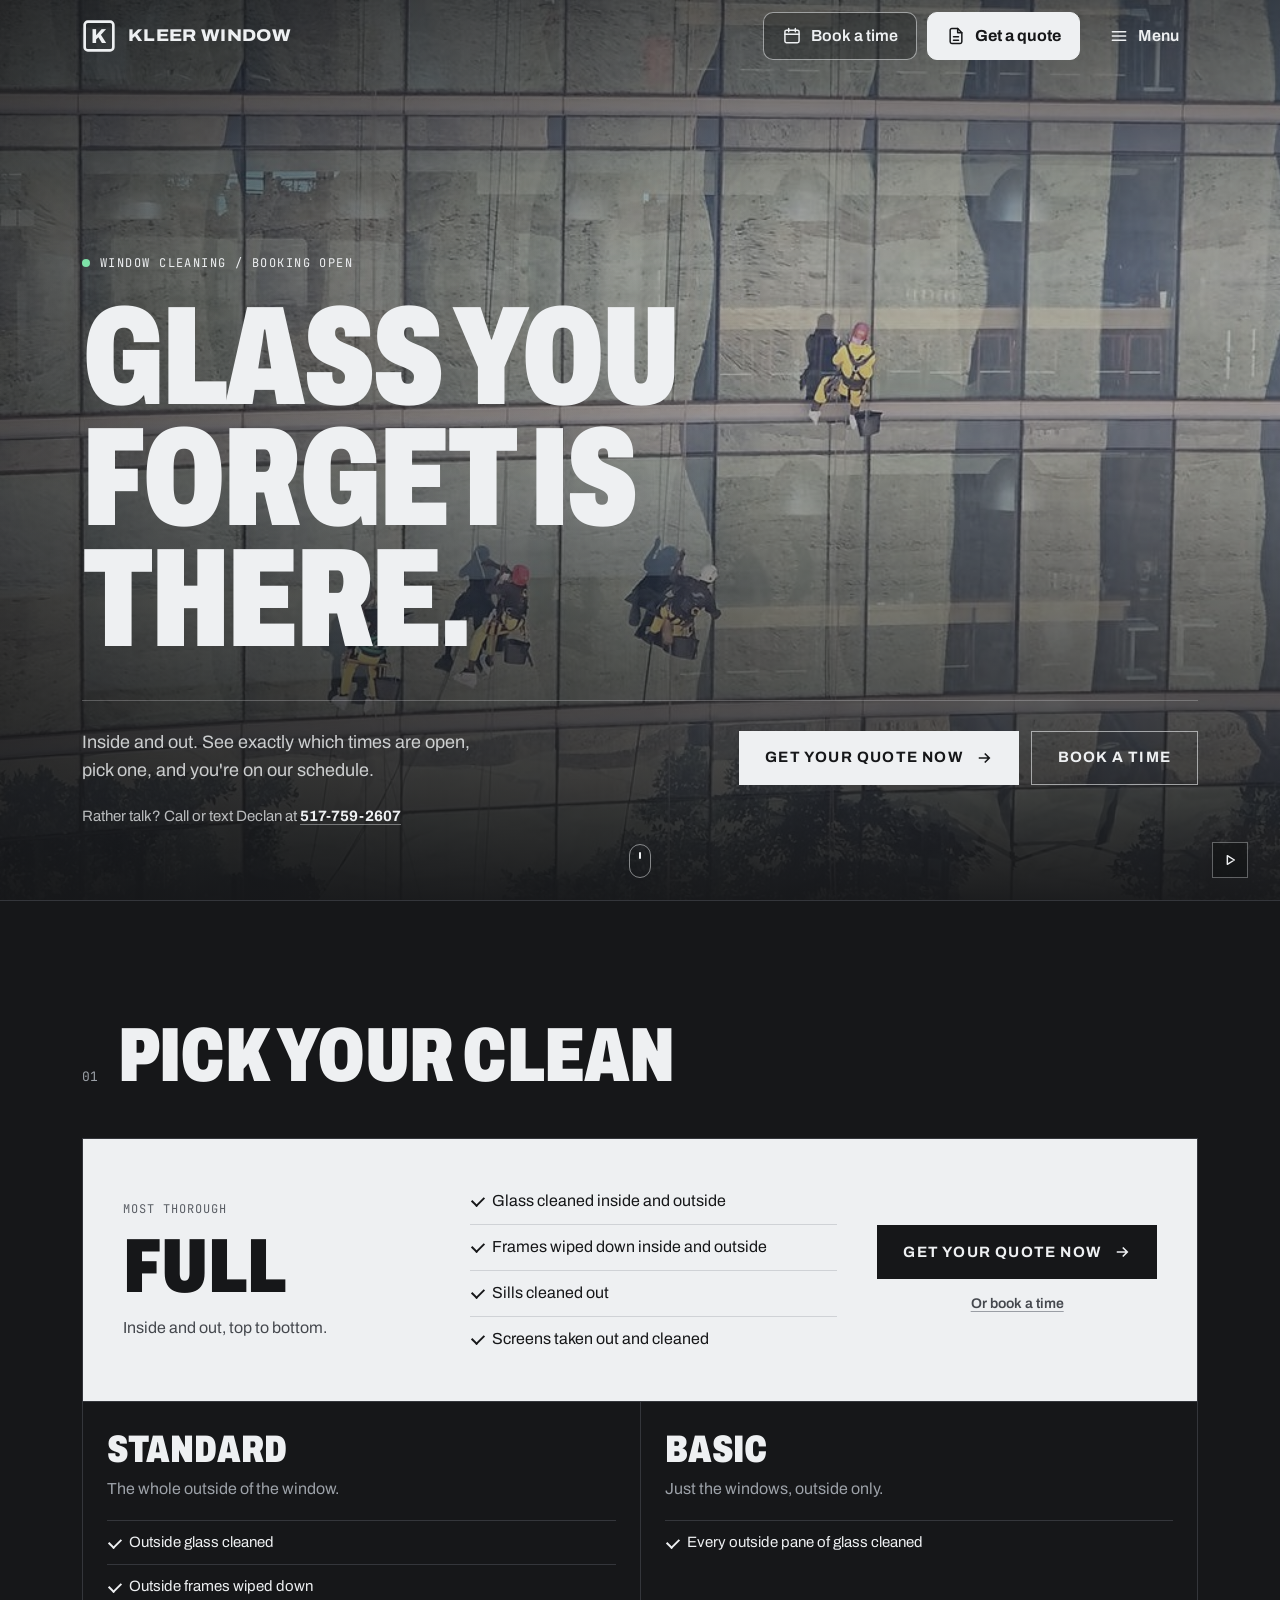
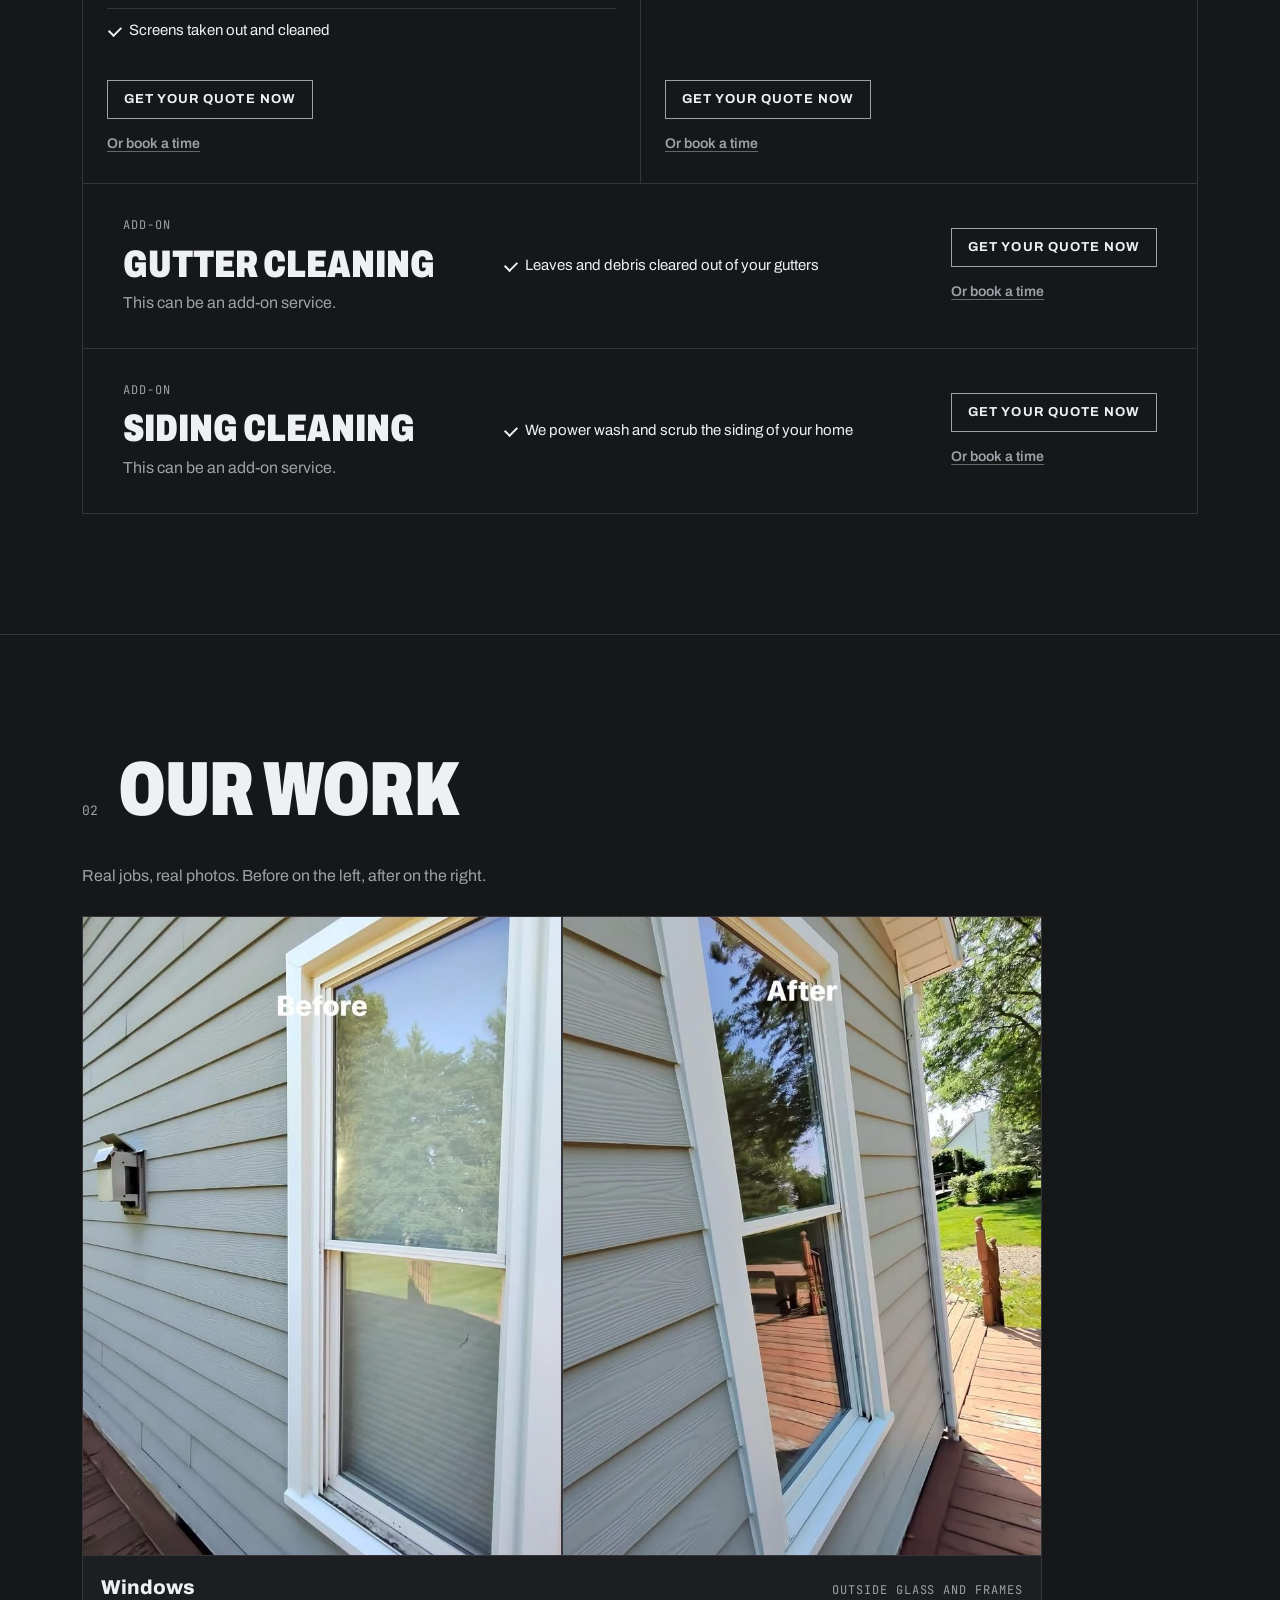
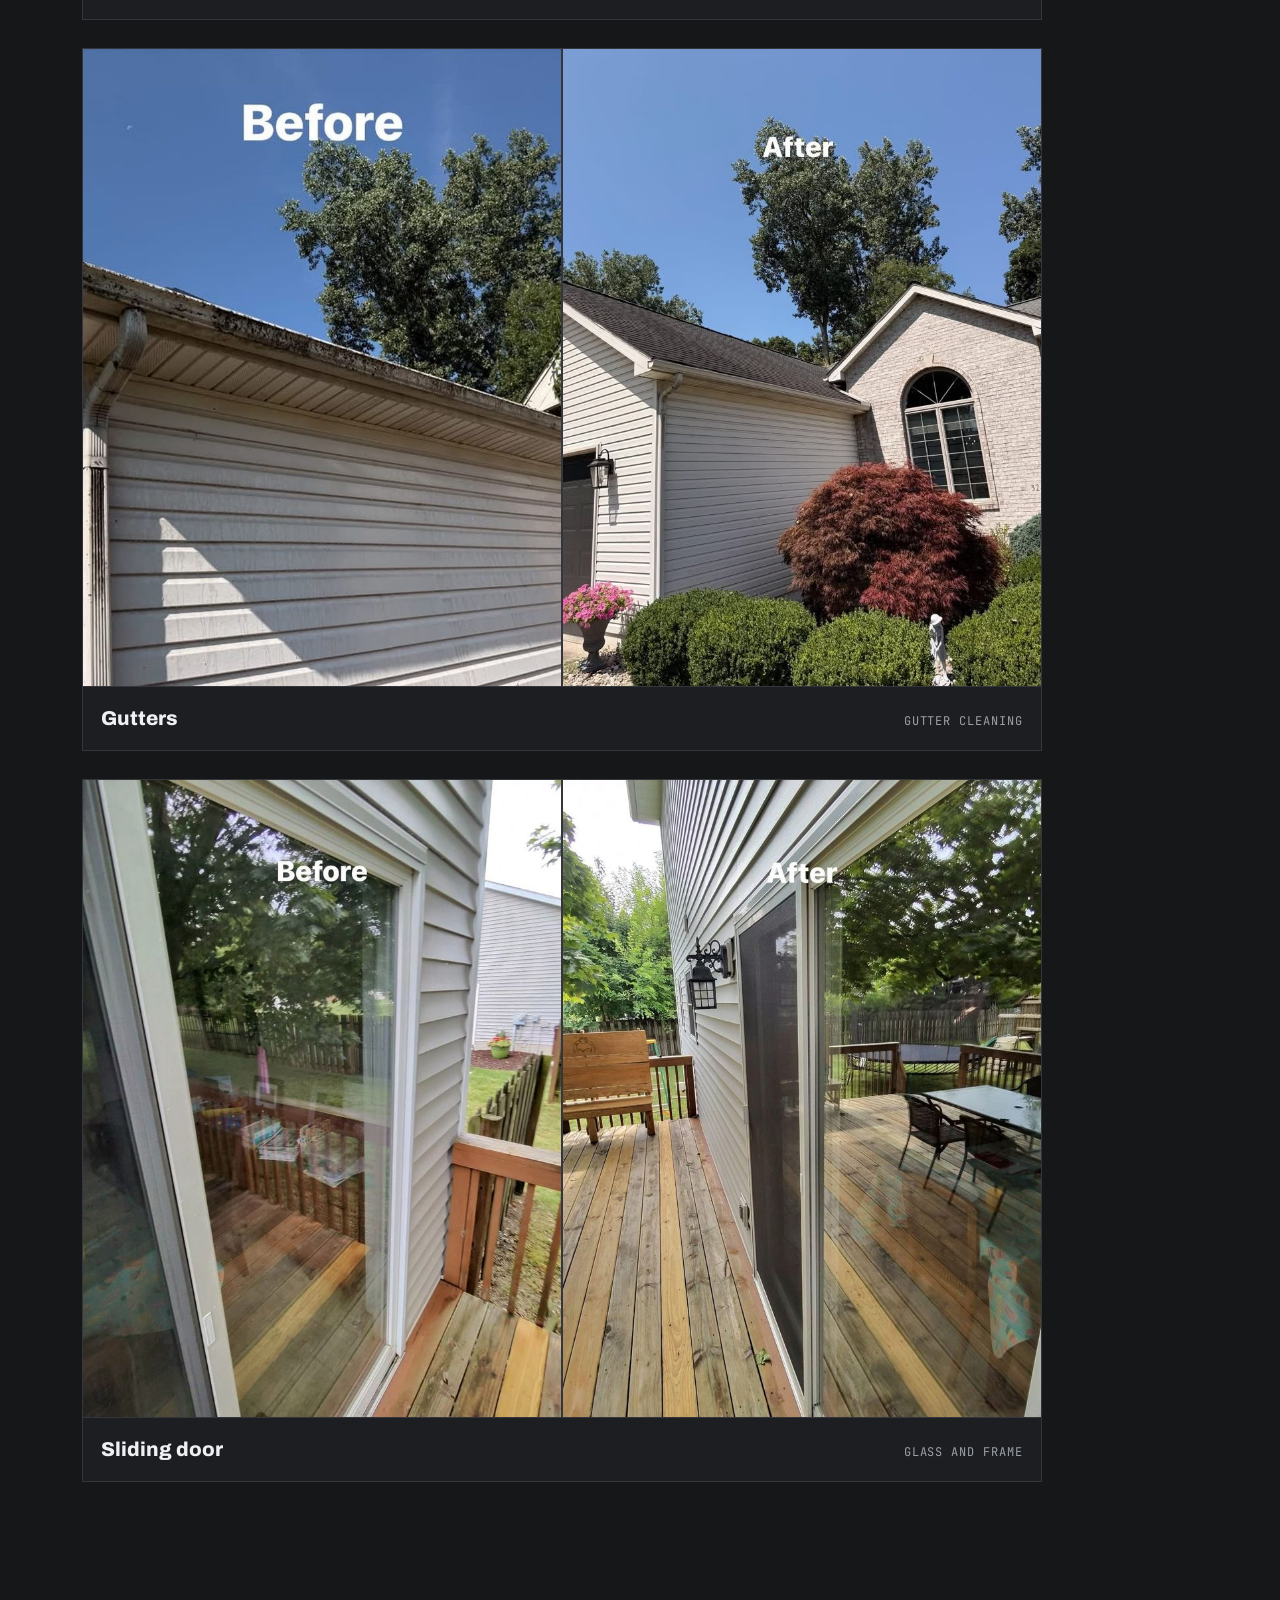
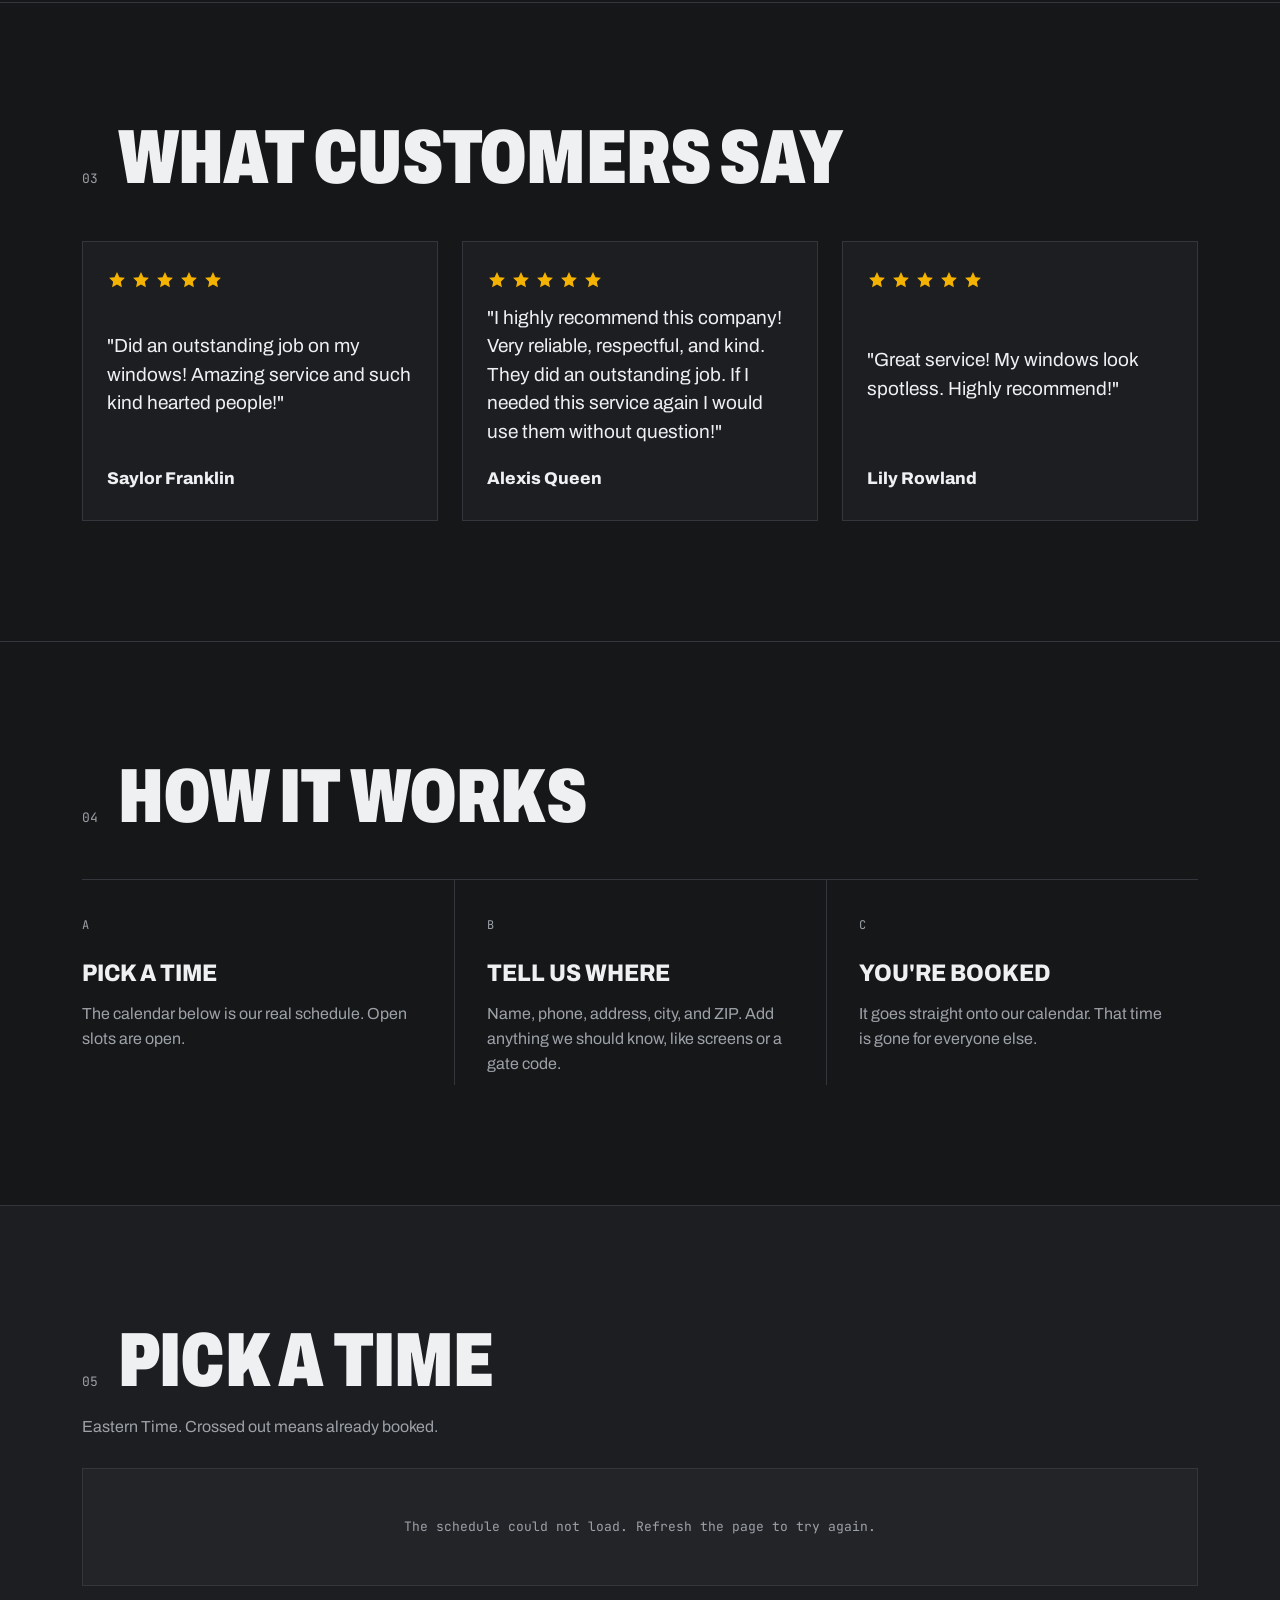
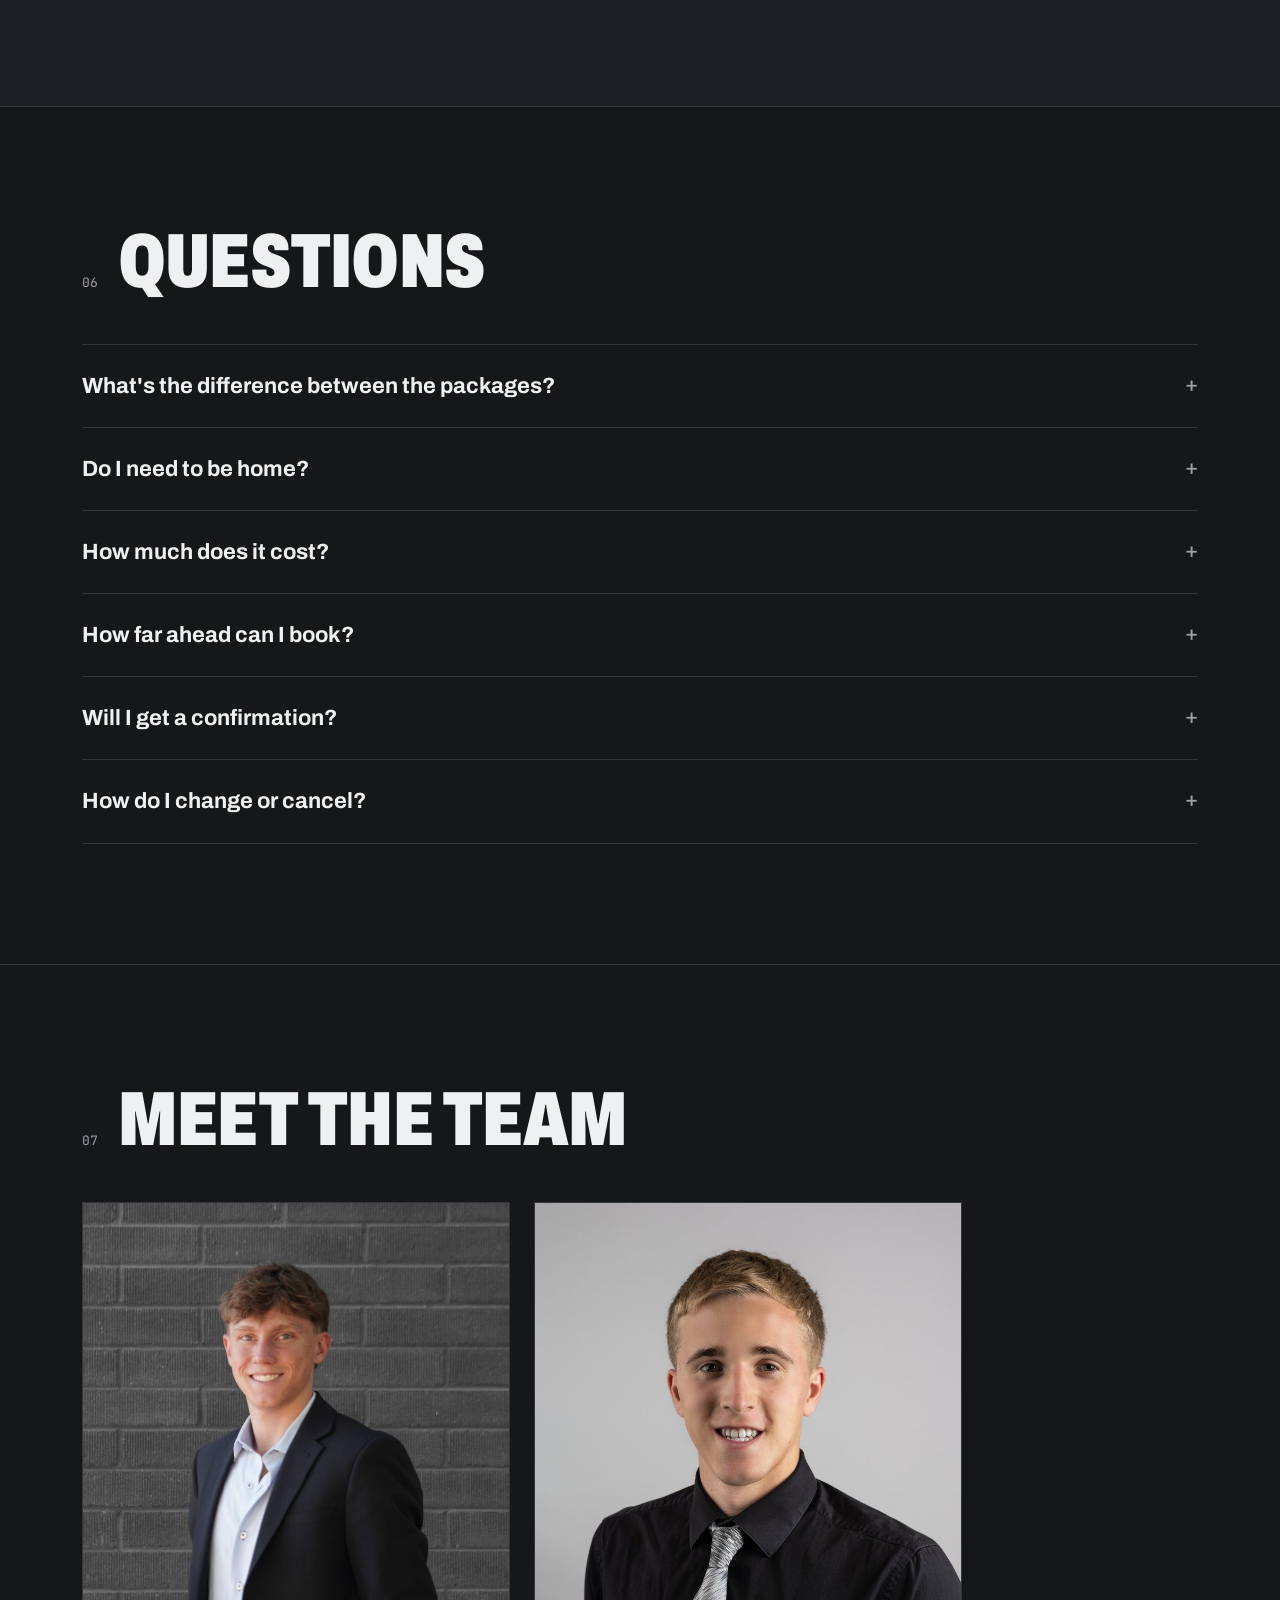
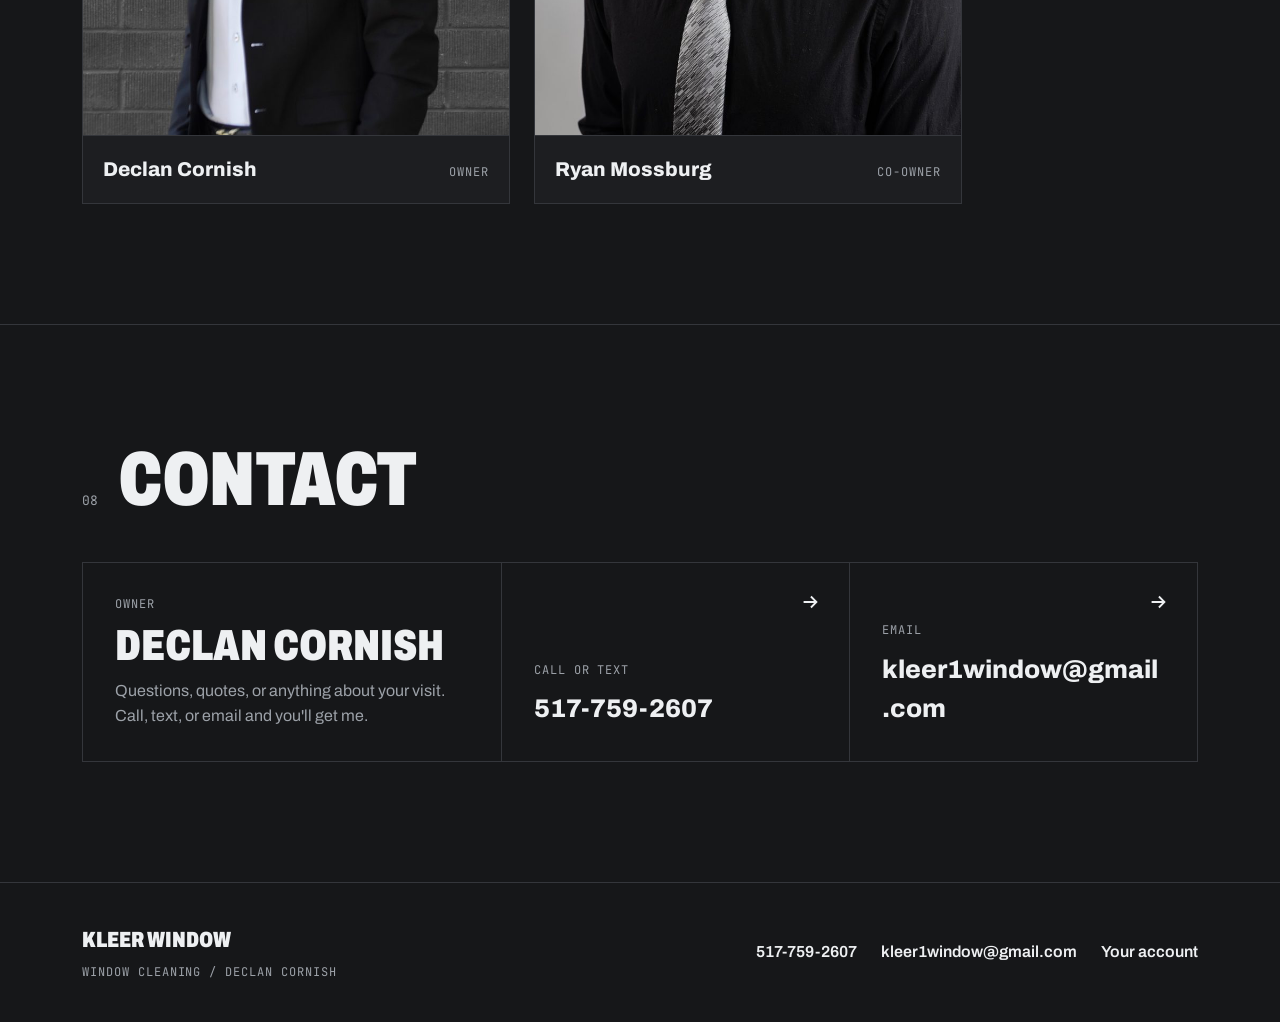
==== index.html @ 864c4bc5 "Add Our work before/after gallery and customer reviews Co-Authored-By: Claude Opus 5.5 <noreply@anth" ====
<!doctype html>
<html lang="en">
<head>
  <meta charset="utf-8">
  <meta name="viewport" content="width=device-width, initial-scale=1">
  <title>Kleer Window | Residential Window Cleaning, Book Online</title>
  <meta name="description" content="Kleer Window cleans glass inside and out, plus frames, sills, screens, and tracks. See open times and book online, or get a quote priced by the window.">
  <link rel="canonical" href="https://kleerwindow.com/">
  <meta name="theme-color" content="#161719">
  <meta property="og:type" content="website">
  <meta property="og:site_name" content="Kleer Window">
  <meta property="og:url" content="https://kleerwindow.com/">
  <meta property="og:title" content="Kleer Window | Window Cleaning">
  <meta property="og:description" content="See open times and book a window cleaning online, or get a quote priced by the window.">
  <meta property="og:image" content="https://kleerwindow.com/assets/media/og-image.png">
  <meta property="og:image:width" content="1200">
  <meta property="og:image:height" content="630">
  <meta property="og:image:alt" content="Kleer Window logo, a K inside a square">
  <meta name="twitter:card" content="summary_large_image">
  <meta name="twitter:image" content="https://kleerwindow.com/assets/media/og-image.png">
  <link rel="apple-touch-icon" href="assets/media/apple-touch-icon.png">
  <script type="application/ld+json">
  {
    "@context": "https://schema.org",
    "@type": "HomeAndConstructionBusiness",
    "name": "Kleer Window",
    "description": "Residential window cleaning: glass inside and out, frames, sills, screens, and tracks. Book online or get a quote priced by the window.",
    "url": "https://kleerwindow.com/",
    "logo": "https://kleerwindow.com/assets/media/apple-touch-icon.png",
    "image": "https://kleerwindow.com/assets/media/og-image.png",
    "telephone": "+1-517-759-2607",
    "email": "kleer1window@gmail.com",
    "founder": { "@type": "Person", "name": "Declan Cornish" },
    "openingHoursSpecification": [{
      "@type": "OpeningHoursSpecification",
      "dayOfWeek": ["Monday", "Tuesday", "Wednesday", "Thursday", "Friday", "Saturday"],
      "opens": "09:30",
      "closes": "16:30"
    }],
    "hasOfferCatalog": {
      "@type": "OfferCatalog",
      "name": "Window, gutter, and siding cleaning",
      "itemListElement": [
        { "@type": "Offer", "itemOffered": { "@type": "Service", "name": "Full window cleaning", "description": "Glass and frames inside and outside, sills, and screens." } },
        { "@type": "Offer", "itemOffered": { "@type": "Service", "name": "Standard window cleaning", "description": "Outside glass and frames, plus screens." } },
        { "@type": "Offer", "itemOffered": { "@type": "Service", "name": "Basic window cleaning", "description": "Outside glass only." } },
        { "@type": "Offer", "itemOffered": { "@type": "Service", "name": "Gutter cleaning", "description": "Leaves and debris cleared out of the gutters." } },
        { "@type": "Offer", "itemOffered": { "@type": "Service", "name": "Siding cleaning", "description": "Siding power washed and scrubbed." } }
      ]
    }
  }
  </script>
  <link rel="icon" href="data:image/svg+xml,%3Csvg xmlns='http://www.w3.org/2000/svg' viewBox='0 0 32 32'%3E%3Crect x='1' y='1' width='30' height='30' rx='4' fill='%23161719' stroke='%23f1f2f4' stroke-width='2.5'/%3E%3Ctext x='16' y='22.5' text-anchor='middle' font-family='Arial,sans-serif' font-weight='800' font-size='19' fill='%23f1f2f4'%3EK%3C/text%3E%3C/svg%3E">
  <link rel="preconnect" href="https://fonts.googleapis.com">
  <link rel="preconnect" href="https://fonts.gstatic.com" crossorigin>
  <link href="https://fonts.googleapis.com/css2?family=Archivo:wdth,wght@62..125,400..900&family=JetBrains+Mono:wght@400;600&display=swap" rel="stylesheet">
  <link rel="preload" as="image" href="assets/media/hero-poster.jpg">
  <link rel="stylesheet" href="assets/styles.css?v=20261110g">
</head>
<body>
  <header class="nav" id="nav">
    <div class="wrap nav-inner">
      <a class="brand" href="#top" aria-label="Kleer Window home">
        <svg viewBox="0 0 32 32" aria-hidden="true"><rect class="box" x="2.5" y="2.5" width="27" height="27" rx="3"/><text class="k" x="16" y="16" text-anchor="middle" dominant-baseline="central">K</text></svg>
        <span>Kleer Window</span>
      </a>
      <nav class="nav-links">
        <a class="nav-btn" href="#book">
          <svg viewBox="0 0 24 24" aria-hidden="true"><rect x="3.5" y="5" width="17" height="15" rx="2"/><path d="M3.5 10h17M8 3v4M16 3v4"/></svg>
          <span class="long">Book a time</span><span class="short">Book</span>
        </a>
        <button class="nav-btn nav-cta" type="button" data-quote="">
          <svg viewBox="0 0 24 24" aria-hidden="true"><path d="M14 3H7a2 2 0 0 0-2 2v14a2 2 0 0 0 2 2h10a2 2 0 0 0 2-2V8z"/><path d="M14 3v5h5M9 13h6M9 17h6"/></svg>
          <span class="long">Get a quote</span><span class="short">Quote</span>
        </button>
        <div class="nav-menu">
          <button class="nav-btn nav-menu-btn" type="button" aria-expanded="false" aria-controls="nav-menu-list">
            <svg viewBox="0 0 24 24" aria-hidden="true"><path d="M4 7h16M4 12h16M4 17h16"/></svg>
            <span>Menu</span>
          </button>
          <div class="nav-menu-list" id="nav-menu-list" hidden>
            <a href="#services">Packages</a>
            <a href="#work">Our work</a>
            <a href="#reviews">Reviews</a>
            <a href="#how">How it works</a>
            <a href="#faq">Questions</a>
            <a href="#team">Meet the team</a>
            <a href="#contact">Contact us</a>
            <a href="account.html">Your account</a>
          </div>
        </div>
      </nav>
    </div>
  </header>

  <main id="top">
    <section class="hero">
      <video class="hero-video" id="hero-video" muted autoplay loop playsinline preload="auto" poster="assets/media/hero-poster.jpg" aria-hidden="true"></video>
      <div class="hero-shade" aria-hidden="true"></div>
      <div class="wrap hero-inner">
        <p class="tag"><span class="dot"></span>Window cleaning / booking open</p>
        <h1>Glass you<br>forget is there.</h1>
        <div class="hero-foot">
          <p class="lede">Inside and out. See exactly which times are open, pick one, and you're on our schedule.</p>
          <div class="hero-ctas">
            <button class="btn" type="button" data-quote="">Get your quote now <svg viewBox="0 0 24 24" aria-hidden="true"><path d="M5 12h14M13 6l6 6-6 6"/></svg></button>
            <a class="btn btn-ghost" href="#book">Book a time</a>
          </div>
        </div>
        <p class="hero-contact">Rather talk? Call or text Declan at <a href="tel:+15177592607">517-759-2607</a></p>
      </div>
      <a class="scroll-cue" href="#services" aria-label="Scroll down"><span></span></a>
      <button class="video-toggle" id="video-toggle" type="button" aria-pressed="false" aria-label="Pause background video" hidden>
        <svg class="i-pause" viewBox="0 0 24 24" aria-hidden="true"><path d="M9 6v12M15 6v12"/></svg>
        <svg class="i-play" viewBox="0 0 24 24" aria-hidden="true"><path d="M8 5.5v13l10.5-6.5z"/></svg>
      </button>
    </section>

    <section id="services" class="section">
      <div class="wrap">
        <header class="sec-head">
          <span class="num">01</span>
          <h2>Pick your clean</h2>
        </header>
        <div class="tiers">
          <article class="tier tier-top">
            <div class="tier-head">
              <p class="mono">Most thorough</p>
              <h3>Full</h3>
              <p class="tier-sum">Inside and out, top to bottom.</p>
            </div>
            <ul class="tier-list">
              <li>Glass cleaned inside and outside</li>
              <li>Frames wiped down inside and outside</li>
              <li>Sills cleaned out</li>
              <li>Screens taken out and cleaned</li>
            </ul>
            <div class="tier-actions">
              <button class="btn tier-btn" type="button" data-quote="Full">Get your quote now <svg viewBox="0 0 24 24" aria-hidden="true"><path d="M5 12h14M13 6l6 6-6 6"/></svg></button>
              <button class="link tier-book" type="button" data-tier="Full">Or book a time</button>
            </div>
          </article>

          <article class="tier">
            <h3>Standard</h3>
            <p class="tier-sum">The whole outside of the window.</p>
            <ul class="tier-list">
              <li>Outside glass cleaned</li>
              <li>Outside frames wiped down</li>
              <li>Screens taken out and cleaned</li>
            </ul>
            <div class="tier-actions">
              <button class="tier-btn tier-btn-line" type="button" data-quote="Standard">Get your quote now</button>
              <button class="link tier-book" type="button" data-tier="Standard">Or book a time</button>
            </div>
          </article>

          <article class="tier">
            <h3>Basic</h3>
            <p class="tier-sum">Just the windows, outside only.</p>
            <ul class="tier-list">
              <li>Every outside pane of glass cleaned</li>
            </ul>
            <div class="tier-actions">
              <button class="tier-btn tier-btn-line" type="button" data-quote="Basic">Get your quote now</button>
              <button class="link tier-book" type="button" data-tier="Basic">Or book a time</button>
            </div>
          </article>

          <article class="tier tier-extra">
            <div class="tier-head">
              <p class="mono">Add-on</p>
              <h3>Gutter cleaning</h3>
              <p class="tier-sum">This can be an add-on service.</p>
            </div>
            <ul class="tier-list">
              <li>Leaves and debris cleared out of your gutters</li>
            </ul>
            <div class="tier-actions">
              <button class="tier-btn tier-btn-line" type="button" data-quote="Gutters">Get your quote now</button>
              <button class="link tier-book" type="button" data-tier="Gutters">Or book a time</button>
            </div>
          </article>

          <article class="tier tier-extra">
            <div class="tier-head">
              <p class="mono">Add-on</p>
              <h3>Siding cleaning</h3>
              <p class="tier-sum">This can be an add-on service.</p>
            </div>
            <ul class="tier-list">
              <li>We power wash and scrub the siding of your home</li>
            </ul>
            <div class="tier-actions">
              <button class="tier-btn tier-btn-line" type="button" data-quote="Siding">Get your quote now</button>
              <button class="link tier-book" type="button" data-tier="Siding">Or book a time</button>
            </div>
          </article>
        </div>
      </div>
    </section>

    <section id="work" class="section work">
      <div class="wrap">
        <header class="sec-head">
          <span class="num">02</span>
          <h2>Our work</h2>
        </header>
        <p class="sub work-sub">Real jobs, real photos. Before on the left, after on the right.</p>
        <div class="work-grid">
          <figure class="work-card">
            <div class="work-pair">
              <img src="assets/media/work-window-before.jpg" alt="Before: a window on a gray sided house" width="720" height="960" loading="lazy" decoding="async">
              <img src="assets/media/work-window-after.jpg" alt="After: a window on a gray sided house" width="720" height="960" loading="lazy" decoding="async">
            </div>
            <figcaption><span class="team-name">Windows</span><span class="mono">Outside glass and frames</span></figcaption>
          </figure>
          <figure class="work-card">
            <div class="work-pair">
              <img src="assets/media/work-gutter-before.jpg" alt="Before: the gutter and siding on a garage" width="720" height="960" loading="lazy" decoding="async">
              <img src="assets/media/work-gutter-after.jpg" alt="After: the gutter and siding on a garage" width="720" height="960" loading="lazy" decoding="async">
            </div>
            <figcaption><span class="team-name">Gutters</span><span class="mono">Gutter cleaning</span></figcaption>
          </figure>
          <figure class="work-card">
            <div class="work-pair">
              <img src="assets/media/work-door-before.jpg" alt="Before: a sliding glass door onto a deck" width="720" height="960" loading="lazy" decoding="async">
              <img src="assets/media/work-door-after.jpg" alt="After: a sliding glass door onto a deck" width="720" height="960" loading="lazy" decoding="async">
            </div>
            <figcaption><span class="team-name">Sliding door</span><span class="mono">Glass and frame</span></figcaption>
          </figure>
        </div>
      </div>
    </section>

    <section id="reviews" class="section reviews">
      <div class="wrap">
        <header class="sec-head">
          <span class="num">03</span>
          <h2>What customers say</h2>
        </header>
        <div class="review-grid">
          <figure class="review">
            <div class="stars" role="img" aria-label="5 out of 5 stars"><svg viewBox="0 0 24 24" aria-hidden="true"><path d="M12 2.5l2.9 6.1 6.6.8-4.9 4.6 1.3 6.6L12 17.3l-5.9 3.3 1.3-6.6-4.9-4.6 6.6-.8z"/></svg><svg viewBox="0 0 24 24" aria-hidden="true"><path d="M12 2.5l2.9 6.1 6.6.8-4.9 4.6 1.3 6.6L12 17.3l-5.9 3.3 1.3-6.6-4.9-4.6 6.6-.8z"/></svg><svg viewBox="0 0 24 24" aria-hidden="true"><path d="M12 2.5l2.9 6.1 6.6.8-4.9 4.6 1.3 6.6L12 17.3l-5.9 3.3 1.3-6.6-4.9-4.6 6.6-.8z"/></svg><svg viewBox="0 0 24 24" aria-hidden="true"><path d="M12 2.5l2.9 6.1 6.6.8-4.9 4.6 1.3 6.6L12 17.3l-5.9 3.3 1.3-6.6-4.9-4.6 6.6-.8z"/></svg><svg viewBox="0 0 24 24" aria-hidden="true"><path d="M12 2.5l2.9 6.1 6.6.8-4.9 4.6 1.3 6.6L12 17.3l-5.9 3.3 1.3-6.6-4.9-4.6 6.6-.8z"/></svg></div>
            <blockquote>"Did an outstanding job on my windows! Amazing service and such kind hearted people!"</blockquote>
            <figcaption class="team-name">Saylor Franklin</figcaption>
          </figure>
          <figure class="review">
            <div class="stars" role="img" aria-label="5 out of 5 stars"><svg viewBox="0 0 24 24" aria-hidden="true"><path d="M12 2.5l2.9 6.1 6.6.8-4.9 4.6 1.3 6.6L12 17.3l-5.9 3.3 1.3-6.6-4.9-4.6 6.6-.8z"/></svg><svg viewBox="0 0 24 24" aria-hidden="true"><path d="M12 2.5l2.9 6.1 6.6.8-4.9 4.6 1.3 6.6L12 17.3l-5.9 3.3 1.3-6.6-4.9-4.6 6.6-.8z"/></svg><svg viewBox="0 0 24 24" aria-hidden="true"><path d="M12 2.5l2.9 6.1 6.6.8-4.9 4.6 1.3 6.6L12 17.3l-5.9 3.3 1.3-6.6-4.9-4.6 6.6-.8z"/></svg><svg viewBox="0 0 24 24" aria-hidden="true"><path d="M12 2.5l2.9 6.1 6.6.8-4.9 4.6 1.3 6.6L12 17.3l-5.9 3.3 1.3-6.6-4.9-4.6 6.6-.8z"/></svg><svg viewBox="0 0 24 24" aria-hidden="true"><path d="M12 2.5l2.9 6.1 6.6.8-4.9 4.6 1.3 6.6L12 17.3l-5.9 3.3 1.3-6.6-4.9-4.6 6.6-.8z"/></svg></div>
            <blockquote>"I highly recommend this company! Very reliable, respectful, and kind. They did an outstanding job. If I needed this service again I would use them without question!"</blockquote>
            <figcaption class="team-name">Alexis Queen</figcaption>
          </figure>
          <figure class="review">
            <div class="stars" role="img" aria-label="5 out of 5 stars"><svg viewBox="0 0 24 24" aria-hidden="true"><path d="M12 2.5l2.9 6.1 6.6.8-4.9 4.6 1.3 6.6L12 17.3l-5.9 3.3 1.3-6.6-4.9-4.6 6.6-.8z"/></svg><svg viewBox="0 0 24 24" aria-hidden="true"><path d="M12 2.5l2.9 6.1 6.6.8-4.9 4.6 1.3 6.6L12 17.3l-5.9 3.3 1.3-6.6-4.9-4.6 6.6-.8z"/></svg><svg viewBox="0 0 24 24" aria-hidden="true"><path d="M12 2.5l2.9 6.1 6.6.8-4.9 4.6 1.3 6.6L12 17.3l-5.9 3.3 1.3-6.6-4.9-4.6 6.6-.8z"/></svg><svg viewBox="0 0 24 24" aria-hidden="true"><path d="M12 2.5l2.9 6.1 6.6.8-4.9 4.6 1.3 6.6L12 17.3l-5.9 3.3 1.3-6.6-4.9-4.6 6.6-.8z"/></svg><svg viewBox="0 0 24 24" aria-hidden="true"><path d="M12 2.5l2.9 6.1 6.6.8-4.9 4.6 1.3 6.6L12 17.3l-5.9 3.3 1.3-6.6-4.9-4.6 6.6-.8z"/></svg></div>
            <blockquote>"Great service! My windows look spotless. Highly recommend!"</blockquote>
            <figcaption class="team-name">Lily Rowland</figcaption>
          </figure>
        </div>
      </div>
    </section>

    <section id="how" class="section">
      <div class="wrap">
        <header class="sec-head">
          <span class="num">04</span>
          <h2>How it works</h2>
        </header>
        <ol class="steps">
          <li><span class="step-n">A</span><h3>Pick a time</h3><p>The calendar below is our real schedule. Open slots are open.</p></li>
          <li><span class="step-n">B</span><h3>Tell us where</h3><p>Name, phone, address, city, and ZIP. Add anything we should know, like screens or a gate code.</p></li>
          <li><span class="step-n">C</span><h3>You're booked</h3><p>It goes straight onto our calendar. That time is gone for everyone else.</p></li>
        </ol>
      </div>
    </section>

    <section id="book" class="section book">
      <div class="wrap">
        <header class="sec-head">
          <span class="num">05</span>
          <h2>Pick a time</h2>
        </header>
        <p class="sub" id="tz-note">Eastern Time. Crossed out means already booked.</p>
        <p class="opens-note" id="opens-note" hidden></p>

        <div id="schedule" class="schedule" aria-live="polite">
          <p class="state">Loading the schedule...</p>
        </div>

        <form id="booking" class="booking" hidden novalidate>
          <div class="picked">
            <svg viewBox="0 0 24 24" aria-hidden="true"><rect x="3" y="5" width="18" height="16" rx="2"/><path d="M3 10h18M8 3v4M16 3v4"/></svg>
            <span id="picked-label"></span>
            <button type="button" class="link" id="change-time">Change</button>
          </div>

          <fieldset class="services">
            <legend>Package</legend>
            <label class="pill"><input type="radio" name="service" value="Full" required> Full</label>
            <label class="pill"><input type="radio" name="service" value="Standard"> Standard</label>
            <label class="pill"><input type="radio" name="service" value="Basic"> Basic</label>
            <label class="pill"><input type="radio" name="service" value="Gutters"> Gutter cleaning</label>
            <label class="pill"><input type="radio" name="service" value="Siding"> Siding cleaning</label>
            <a class="link pkg-link" href="#services">Compare packages</a>
          </fieldset>

          <div class="grid">
            <label>Name<input name="name" autocomplete="name" required maxlength="80"></label>
            <label>Phone<input name="phone" type="tel" autocomplete="tel" required maxlength="30"></label>
            <label class="full">Street address<input name="address" autocomplete="address-line1" required maxlength="160"></label>
            <label>City<input name="city" autocomplete="address-level2" required maxlength="60"></label>
            <label>ZIP code<input name="zip" autocomplete="postal-code" inputmode="numeric" required maxlength="10" pattern="\d{5}(-\d{4})?"></label>
            <label class="full"><span>Email <span class="opt">(required, we'll send your confirmation here)</span></span><input name="email" type="email" autocomplete="email" required maxlength="120"></label>
            <label class="full"><span>Anything we should know? <span class="opt">(optional)</span></span><textarea name="notes" rows="3" maxlength="600" placeholder="Number of windows, gate code, screens, pets"></textarea></label>
            <label class="hp" aria-hidden="true">Website<input name="website" tabindex="-1" autocomplete="off"></label>
          </div>

          <p class="error" id="form-error" role="alert" hidden></p>
          <button class="btn btn-block" type="submit" id="submit">Book this time</button>
        </form>

        <div id="done" class="done" hidden>
          <svg viewBox="0 0 24 24" aria-hidden="true"><circle cx="12" cy="12" r="10"/><path d="m7.5 12.5 3 3 6-6.5"/></svg>
          <h3>You're on the schedule</h3>
          <p id="done-label"></p>
          <p class="sub" id="done-email"></p>
          <p class="sub">We'll reach out at the number you gave us before the visit. Need to change something? Call or text <a class="link" href="tel:+15177592607">517-759-2607</a>.</p>
        </div>
      </div>
    </section>
    <section id="faq" class="section faq">
      <div class="wrap">
        <header class="sec-head">
          <span class="num">06</span>
          <h2>Questions</h2>
        </header>
        <div class="faq-list">
          <details>
            <summary>What's the difference between the packages?</summary>
            <p>Basic is just the windows, outside only. Standard cleans the outside glass and frames and takes out and cleans the screens. Full is everything, inside and out: glass and frames on both sides, the sills, and the screens.</p>
          </details>
          <details>
            <summary>Do I need to be home?</summary>
            <p>Yes. Someone needs to be home for every visit, whichever package you pick.</p>
          </details>
          <details>
            <summary>How much does it cost?</summary>
            <p>We price by the window, so it depends on your home. Tap "Get your quote now," tell us where you are and roughly how many windows, and we'll get back to you with a price.</p>
          </details>
          <details>
            <summary>How far ahead can I book?</summary>
            <p>The schedule above always shows exactly which days are open, about four weeks at a time, Monday through Saturday. Online booking is closed on major holidays. Need something sooner than the first open day? Call or text <a class="link" href="tel:+15177592607">517-759-2607</a>.</p>
          </details>
          <details>
            <summary>Will I get a confirmation?</summary>
            <p>Yes. You'll get an email the moment you book, and a reminder email the day before your visit.</p>
          </details>
          <details>
            <summary>How do I change or cancel?</summary>
            <p>Use the link in your confirmation email, or sign in to <a class="link" href="account.html">your account</a>, and tap "Change the time" or "Cancel this visit." You can do it online up to 16 hours before your visit. After that, call or text Declan at <a class="link" href="tel:+15177592607">517-759-2607</a>.</p>
          </details>
        </div>
      </div>
    </section>

    <section id="team" class="section team">
      <div class="wrap">
        <header class="sec-head">
          <span class="num">07</span>
          <h2>Meet the team</h2>
        </header>
        <div class="team-grid">
          <figure class="team-card">
            <img src="assets/media/team-declan.jpg" alt="Declan Cornish" width="800" height="1000" loading="lazy" decoding="async">
            <figcaption>
              <span class="team-name">Declan Cornish</span>
              <span class="mono">Owner</span>
            </figcaption>
          </figure>
          <figure class="team-card">
            <img src="assets/media/team-moss.jpg" alt="Ryan Mossburg" width="800" height="1000" loading="lazy" decoding="async">
            <figcaption>
              <span class="team-name">Ryan Mossburg</span>
              <span class="mono">Co-owner</span>
            </figcaption>
          </figure>
        </div>
      </div>
    </section>

    <section id="contact" class="section contact">
      <div class="wrap">
        <header class="sec-head">
          <span class="num">08</span>
          <h2>Contact</h2>
        </header>
        <div class="contact-grid">
          <div class="contact-who">
            <p class="mono">Owner</p>
            <p class="contact-name">Declan Cornish</p>
            <p class="contact-note">Questions, quotes, or anything about your visit. Call, text, or email and you'll get me.</p>
          </div>
          <a class="contact-card" href="tel:+15177592607">
            <span class="mono">Call or text</span>
            <span class="contact-val">517-759-2607</span>
            <svg viewBox="0 0 24 24" aria-hidden="true"><path d="M5 12h14M13 6l6 6-6 6"/></svg>
          </a>
          <a class="contact-card" href="mailto:kleer1window@gmail.com">
            <span class="mono">Email</span>
            <span class="contact-val">kleer1window@gmail.com</span>
            <svg viewBox="0 0 24 24" aria-hidden="true"><path d="M5 12h14M13 6l6 6-6 6"/></svg>
          </a>
        </div>
      </div>
    </section>
  </main>

  <dialog id="quote" class="quote" aria-labelledby="quote-title">
    <form id="quote-form" class="quote-form" novalidate>
      <div class="quote-head">
        <div>
          <p class="mono">Priced by the window</p>
          <h2 id="quote-title">Get your quote</h2>
        </div>
        <button type="button" class="quote-close" id="quote-close" aria-label="Close">
          <svg viewBox="0 0 24 24" aria-hidden="true"><path d="M6 6l12 12M18 6 6 18"/></svg>
        </button>
      </div>
      <p class="quote-sub">Tell us where you are and we'll get back to you with a price. This doesn't book a cleaning. Rather talk? Call or text <a class="link" href="tel:+15177592607">517-759-2607</a>.</p>

      <fieldset class="services">
        <legend>Package</legend>
        <label class="pill"><input type="radio" name="service" value="Full"> Full</label>
        <label class="pill"><input type="radio" name="service" value="Standard"> Standard</label>
        <label class="pill"><input type="radio" name="service" value="Basic"> Basic</label>
        <label class="pill"><input type="radio" name="service" value="Gutters"> Gutter cleaning</label>
        <label class="pill"><input type="radio" name="service" value="Siding"> Siding cleaning</label>
      </fieldset>

      <div class="grid">
        <label class="full">Street address<input name="address" autocomplete="address-line1" required maxlength="160"></label>
        <label>City<input name="city" autocomplete="address-level2" required maxlength="60"></label>
        <label>ZIP code<input name="zip" autocomplete="postal-code" inputmode="numeric" required maxlength="10"></label>
        <label>Name<input name="name" autocomplete="name" required maxlength="80"></label>
        <label>Phone<input name="phone" type="tel" autocomplete="tel" required maxlength="30"></label>
        <label><span>Email <span class="opt">(optional)</span></span><input name="email" type="email" autocomplete="email" maxlength="120"></label>
        <label><span>How many windows? <span class="opt">(optional)</span></span><input name="windows" inputmode="numeric" maxlength="10" placeholder="Best guess is fine"></label>
        <label class="full"><span>Anything else? <span class="opt">(optional)</span></span><textarea name="notes" rows="2" maxlength="600" placeholder="Stories, hard to reach windows, paint on the glass"></textarea></label>
        <label class="hp" aria-hidden="true">Website<input name="website" tabindex="-1" autocomplete="off"></label>
      </div>

      <p class="error" id="quote-error" role="alert" hidden></p>
      <button class="btn btn-block" type="submit" id="quote-submit">Send my quote request</button>
    </form>

    <div id="quote-done" class="done quote-done" hidden>
      <svg viewBox="0 0 24 24" aria-hidden="true"><circle cx="12" cy="12" r="10"/><path d="m7.5 12.5 3 3 6-6.5"/></svg>
      <h3>Request sent</h3>
      <p class="sub">We'll reach out at the number you gave us with your price.</p>
      <button type="button" class="link" id="quote-done-close">Close</button>
    </div>
  </dialog>

  <footer class="foot">
    <div class="wrap foot-inner">
      <div>
        <span class="foot-mark">Kleer Window</span>
        <p class="mono foot-sub">Window cleaning / Declan Cornish</p>
      </div>
      <div class="foot-contact">
        <a href="tel:+15177592607">517-759-2607</a>
        <a href="mailto:kleer1window@gmail.com">kleer1window@gmail.com</a>
        <a href="account.html">Your account</a>
      </div>
    </div>
  </footer>

  <script src="assets/nav.js?v=20261110g"></script>
  <script src="assets/config.js?v=20261110g"></script>
  <script src="assets/hero.js?v=20261110g"></script>
  <script src="assets/app.js?v=20261110g"></script>
  <script src="assets/quote.js?v=20261110g"></script>
</body>
</html>
---- assets/styles.css ----
:root {
  --bg: #161719;
  --bg-2: #1d1e21;
  --surface: #232428;
  --surface-2: #2c2e32;
  --line: #34363b;
  --ink: #eef0f2;
  --ink-2: #9ca1a8;
  --muted: #62666d;
  --accent: #eef0f2;
  --accent-ink: #161719;
  --danger: #ff8a80;
  --display: 'Archivo', 'Arial Narrow', sans-serif;
  --mono: 'JetBrains Mono', ui-monospace, monospace;
  color-scheme: dark;
}

* { box-sizing: border-box; }
html { scroll-behavior: smooth; background: var(--bg); }
body {
  margin: 0;
  font-family: var(--display);
  font-variation-settings: 'wdth' 100;
  color: var(--ink);
  background: var(--bg);
  line-height: 1.55;
  -webkit-font-smoothing: antialiased;
}
.wrap { max-width: 1180px; margin: 0 auto; padding: 0 32px; }
[hidden] { display: none !important; }
.mono { font-family: var(--mono); font-size: 12px; letter-spacing: .08em; text-transform: uppercase; color: var(--ink-2); }

/* Nav */
.nav { position: fixed; inset: 0 0 auto 0; z-index: 20; transition: background .3s ease, border-color .3s ease; border-bottom: 1px solid transparent; }
.nav.solid { background: rgba(22, 23, 25, .92); backdrop-filter: blur(12px); border-color: var(--line); }
.nav-inner { display: flex; align-items: center; justify-content: space-between; height: 72px; }
.brand { display: flex; align-items: center; gap: 12px; color: var(--ink); text-decoration: none; white-space: nowrap; font-weight: 800; font-size: 17px; letter-spacing: .02em; text-transform: uppercase; font-variation-settings: 'wdth' 112; }
.brand svg { width: 34px; height: 34px; flex: none; }
.brand .box { fill: none; stroke: var(--ink); stroke-width: 2.5; }
.brand .k { fill: var(--ink); font: 800 19px var(--display); }
.nav-links { display: flex; align-items: center; gap: 10px; }
.nav-btn {
  display: inline-flex; align-items: center; gap: 9px; min-height: 48px; padding: 0 18px;
  border: 1.5px solid rgba(238, 240, 242, .55); border-radius: 10px; background: rgba(22, 23, 25, .35);
  color: var(--ink); text-decoration: none; cursor: pointer; white-space: nowrap;
  font: 600 16px/1 var(--display); transition: background .2s, border-color .2s, color .2s;
}
.nav-btn svg { width: 20px; height: 20px; flex: none; fill: none; stroke: currentColor; stroke-width: 1.8; stroke-linecap: round; stroke-linejoin: round; }
.nav-btn:hover { border-color: var(--ink); background: rgba(238, 240, 242, .1); }
.nav-btn:focus-visible { outline: 3px solid var(--ink); outline-offset: 3px; }
.nav-btn.nav-cta { background: var(--ink); border-color: var(--ink); color: var(--accent-ink); font-weight: 700; }
.nav-btn.nav-cta:hover { background: #fff; }
.nav-btn .short { display: none; }
.nav-menu { position: relative; }
.nav-menu-btn { border-color: transparent; background: none; }
.nav-menu-btn[aria-expanded="true"] { border-color: var(--ink); background: var(--surface); }
.nav-menu-list {
  position: absolute; right: 0; top: calc(100% + 8px); min-width: 230px; padding: 8px;
  background: var(--surface); border: 1px solid var(--line); border-radius: 12px; box-shadow: 0 16px 40px rgba(0, 0, 0, .45);
}
.nav-menu-list:not([hidden]) { display: flex; flex-direction: column; }
.nav-menu-list a { padding: 15px 14px; border-radius: 8px; color: var(--ink); text-decoration: none; font-size: 18px; font-weight: 600; }
.nav-menu-list a + a { border-top: 1px solid var(--line); }
.nav-menu-list a:hover, .nav-menu-list a:focus-visible { background: var(--surface-2); outline: none; }

/* Hero */
.hero { position: relative; min-height: 100svh; display: flex; align-items: flex-end; overflow: hidden; background: #0d0e0f; }
.hero-video { position: absolute; inset: 0; width: 100%; height: 100%; object-fit: cover; filter: grayscale(.55) contrast(1.05) brightness(.9); }
.hero-shade {
  position: absolute; inset: 0;
  background:
    linear-gradient(180deg, rgba(13, 14, 15, .55) 0%, rgba(13, 14, 15, .05) 30%, rgba(13, 14, 15, .2) 55%, rgba(22, 23, 25, .96) 100%),
    linear-gradient(90deg, rgba(13, 14, 15, .55), rgba(13, 14, 15, 0) 60%);
}
.hero-inner { position: relative; width: 100%; padding-bottom: 72px; padding-top: 140px; }
.tag { display: inline-flex; align-items: center; gap: 10px; margin: 0 0 24px; font-family: var(--mono); font-size: 12px; letter-spacing: .12em; text-transform: uppercase; color: var(--ink); }
.dot { width: 8px; height: 8px; border-radius: 50%; background: #7ee2a8; box-shadow: 0 0 0 0 rgba(126, 226, 168, .6); animation: pulse 2.4s infinite; }
@keyframes pulse { 70% { box-shadow: 0 0 0 10px rgba(126, 226, 168, 0); } 100% { box-shadow: 0 0 0 0 rgba(126, 226, 168, 0); } }
h1 {
  margin: 0; max-width: 11ch;
  font-size: clamp(56px, 11vw, 168px); line-height: .86; letter-spacing: -.02em;
  font-weight: 900; text-transform: uppercase; font-variation-settings: 'wdth' 68;
}
.hero-foot { display: flex; align-items: flex-end; justify-content: space-between; gap: 32px; margin-top: 40px; padding-top: 28px; border-top: 1px solid rgba(238, 240, 242, .25); }
.lede { max-width: 420px; margin: 0; font-size: 18px; color: rgba(238, 240, 242, .82); }
.scroll-cue { position: absolute; left: 50%; bottom: 22px; width: 22px; height: 34px; margin-left: -11px; border: 1.5px solid rgba(238, 240, 242, .5); border-radius: 12px; }
.scroll-cue span { position: absolute; left: 50%; top: 7px; width: 2px; height: 7px; margin-left: -1px; background: var(--ink); border-radius: 2px; animation: cue 1.8s infinite; }
@keyframes cue { 0% { transform: translateY(0); opacity: 1; } 70% { transform: translateY(10px); opacity: 0; } 100% { opacity: 0; } }

.video-toggle {
  position: absolute; right: 32px; bottom: 22px; z-index: 2;
  width: 36px; height: 36px; display: grid; place-items: center;
  background: rgba(13, 14, 15, .45); border: 1px solid rgba(238, 240, 242, .35); color: var(--ink);
  cursor: pointer; transition: background .2s, border-color .2s;
}
.video-toggle:hover { background: rgba(13, 14, 15, .7); border-color: var(--ink); }
.video-toggle svg { width: 16px; height: 16px; fill: none; stroke: currentColor; stroke-width: 2.2; stroke-linejoin: round; }
.video-toggle .i-play { display: none; }
.video-toggle[aria-pressed="true"] .i-play { display: block; }
.video-toggle[aria-pressed="true"] .i-pause { display: none; }

/* Buttons */
.btn {
  display: inline-flex; align-items: center; justify-content: center; gap: 12px;
  padding: 18px 26px; border: 0; border-radius: 0;
  background: var(--accent); color: var(--accent-ink);
  font: 700 15px/1 var(--display); letter-spacing: .08em; text-transform: uppercase;
  text-decoration: none; cursor: pointer; white-space: nowrap;
  transition: transform .2s ease, background .2s ease;
}
.btn svg { width: 18px; height: 18px; fill: none; stroke: currentColor; stroke-width: 2.2; transition: transform .2s ease; }
.btn:hover { background: #fff; }
.btn:hover svg { transform: translateX(4px); }
.btn:active { transform: scale(.98); }
.btn:disabled { opacity: .6; cursor: default; }
.btn-block { width: 100%; }
.link { background: none; border: 0; padding: 0; color: var(--ink); font: inherit; font-weight: 600; cursor: pointer; text-decoration: underline; text-underline-offset: 3px; text-decoration-color: var(--muted); }
.link:hover { text-decoration-color: var(--ink); }

/* Sections */
.section { padding: 120px 0; scroll-margin-top: 40px; border-top: 1px solid var(--line); }
.sec-head { display: flex; align-items: baseline; gap: 20px; margin-bottom: 48px; }
.num { font-family: var(--mono); font-size: 13px; color: var(--ink-2); }
h2 { margin: 0; font-size: clamp(40px, 6vw, 80px); line-height: .9; font-weight: 900; text-transform: uppercase; letter-spacing: -.01em; font-variation-settings: 'wdth' 72; }
.sub { margin: -28px 0 28px; color: var(--ink-2); }

.rows { border-top: 1px solid var(--line); }
.row { display: grid; grid-template-columns: 1fr 1fr; gap: 32px; align-items: baseline; padding: 36px 0; border-bottom: 1px solid var(--line); transition: padding-left .3s ease; }
.row:hover { padding-left: 12px; }
.row h3 { margin: 0; font-size: clamp(28px, 3.6vw, 44px); line-height: 1; font-weight: 800; text-transform: uppercase; font-variation-settings: 'wdth' 85; }
.row p { margin: 0; color: var(--ink-2); font-size: 18px; max-width: 420px; }

.tiers { display: grid; grid-template-columns: repeat(2, 1fr); border: 1px solid var(--line); }
.tier { display: flex; flex-direction: column; padding: 28px 24px; border-left: 1px solid var(--line); }
.tier:nth-child(2) { border-left: 0; }
.tier h3 { margin: 0 0 8px; font-size: clamp(30px, 3vw, 40px); line-height: 1; font-weight: 900; text-transform: uppercase; font-variation-settings: 'wdth' 75; }
.tier-sum { margin: 0 0 18px; color: var(--ink-2); }
.tier-list { list-style: none; margin: 0 0 28px; padding: 0; flex: 1; }
.tier-list li { position: relative; padding: 10px 0 10px 22px; border-top: 1px solid var(--line); font-size: 15px; }
.tier-list li::before { content: ''; position: absolute; left: 2px; top: 17px; width: 10px; height: 6px; border-left: 2px solid var(--ink); border-bottom: 2px solid var(--ink); transform: rotate(-45deg); }
.tier-btn-line {
  align-self: flex-start; padding: 12px 16px; background: transparent; color: var(--ink); border: 1px solid var(--ink-2);
  font: 700 13px/1 var(--display); letter-spacing: .08em; text-transform: uppercase; cursor: pointer; transition: background .2s, color .2s, border-color .2s;
}
.tier-btn-line:hover { background: var(--ink); color: var(--accent-ink); border-color: var(--ink); }

.tier-extra { grid-column: 1 / -1; display: grid; grid-template-columns: 1fr 1.2fr auto; gap: 40px; align-items: center; padding: 32px 40px; border-left: 0; border-top: 1px solid var(--line); }
.tier-extra .mono { margin: 0 0 10px; }
.tier-extra .tier-sum { margin: 0; }
.tier-extra .tier-list { margin: 0; }
.tier-extra .tier-list li:first-child { border-top: 0; }
.tier-top {
  grid-column: 1 / -1; display: grid; grid-template-columns: 1fr 1.2fr auto; gap: 40px; align-items: center;
  padding: 40px; border-left: 0; border-bottom: 1px solid var(--line); background: var(--ink); color: var(--accent-ink);
}
.tier-top .mono { color: #5b5f66; margin: 0 0 10px; }
.tier-top h3 { font-size: clamp(48px, 6vw, 84px); margin-bottom: 10px; }
.tier-top .tier-sum { color: #45484e; margin: 0; }
.tier-top .tier-list { margin: 0; }
.tier-top .tier-list li { border-color: #cfd2d6; font-size: 16px; }
.tier-top .tier-list li:first-child { border-top: 0; }
.tier-top .tier-list li::before { border-color: var(--accent-ink); }
.tier-top .btn { background: var(--accent-ink); color: var(--ink); }
.tier-top .btn:hover { background: #000; }
.pkg-link { align-self: center; margin-left: 6px; font-size: 14px; }
.tier-actions { display: flex; flex-direction: column; align-items: flex-start; gap: 14px; }
.tier-book { font-size: 14px; color: var(--ink-2); }
.tier-top .tier-book { color: #45484e; text-decoration-color: #9a9ea5; }
.tier-top .tier-actions { align-items: stretch; text-align: center; }

.hero-ctas { display: flex; gap: 12px; flex-wrap: wrap; }
.btn-ghost { background: transparent; color: var(--ink); border: 1px solid rgba(238, 240, 242, .6); }
.btn-ghost:hover { background: rgba(238, 240, 242, .12); }

/* Quote dialog */
body.modal-open { overflow: hidden; }
.quote {
  width: min(640px, calc(100% - 32px)); max-height: calc(100% - 32px); padding: 0;
  border: 1px solid var(--line); background: var(--surface); color: var(--ink);
}
.quote::backdrop { background: rgba(8, 9, 10, .75); backdrop-filter: blur(4px); }
.quote[open] { animation: rise .25s ease; }
@keyframes rise { from { opacity: 0; transform: translateY(12px); } to { opacity: 1; transform: none; } }
.quote-form, .quote-done { padding: 28px; }
.quote-head { display: flex; justify-content: space-between; align-items: flex-start; gap: 16px; }
.quote-head .mono { margin: 0 0 8px; }
.quote h2 { font-size: clamp(36px, 5vw, 52px); }
.quote-close { width: 40px; height: 40px; display: grid; place-items: center; background: none; border: 1px solid var(--line); color: var(--ink); cursor: pointer; flex: none; }
.quote-close:hover { border-color: var(--ink); }
.quote-close svg { width: 18px; height: 18px; fill: none; stroke: currentColor; stroke-width: 2; }
.quote-sub { margin: 12px 0 24px; color: var(--ink-2); }
.quote .btn { margin-top: 24px; }
.quote-done { border: 0; }
.quote-done .link { margin-top: 18px; }

.steps { list-style: none; margin: 0; padding: 0; display: grid; grid-template-columns: repeat(3, 1fr); border-top: 1px solid var(--line); }
.steps li { padding: 32px 32px 8px 0; }
.steps li + li { padding-left: 32px; border-left: 1px solid var(--line); }
.step-n { font-family: var(--mono); font-size: 12px; color: var(--ink-2); }
.steps h3 { margin: 18px 0 10px; font-size: 24px; text-transform: uppercase; font-weight: 800; font-variation-settings: 'wdth' 90; }
.steps p { margin: 0; color: var(--ink-2); }

/* Booking */
.book { background: var(--bg-2); }
.opens-note { margin: -12px 0 20px; padding: 14px 16px; border-left: 2px solid var(--ink); background: var(--surface); font-weight: 600; }
.schedule { background: var(--surface); border: 1px solid var(--line); padding: 20px; scroll-margin-top: 96px; }
.state { margin: 28px 8px; text-align: center; color: var(--ink-2); font-family: var(--mono); font-size: 13px; }

.days { position: relative; display: flex; gap: 6px; overflow-x: auto; padding: 2px 2px 14px; scrollbar-width: thin; scrollbar-color: var(--line) transparent; }
.day {
  flex: 0 0 auto; min-width: 80px;
  display: flex; flex-direction: column; align-items: center; gap: 3px;
  padding: 12px 8px; border: 1px solid var(--line); background: var(--surface-2); color: var(--ink);
  font: inherit; cursor: pointer; transition: border-color .15s, background .15s;
}
.day:hover { border-color: var(--ink-2); }
.day .dow { font-family: var(--mono); font-size: 11px; color: var(--ink-2); text-transform: uppercase; letter-spacing: .08em; }
.day .num { font-family: var(--display); font-size: 17px; font-weight: 800; color: var(--ink); text-transform: uppercase; font-variation-settings: 'wdth' 85; }
.day .count { font-family: var(--mono); font-size: 11px; color: var(--ink-2); }
.day.full .count { color: var(--muted); }
.day.active { background: var(--accent); border-color: var(--accent); }
.day.active .dow, .day.active .num, .day.active .count { color: var(--accent-ink); }

.slots { display: grid; grid-template-columns: repeat(auto-fit, minmax(220px, 1fr)); gap: 8px; margin-top: 10px; }
.slot {
  display: flex; justify-content: space-between; align-items: center; gap: 12px;
  padding: 20px; border: 1px solid var(--ink-2); background: transparent; color: var(--ink);
  font: 700 17px var(--display); cursor: pointer; text-align: left;
  transition: background .15s, border-color .15s, color .15s;
}
.slot .t { white-space: nowrap; }
.slot:hover { border-color: var(--ink); background: var(--surface-2); }
.slot .s { font-family: var(--mono); font-size: 11px; font-weight: 400; letter-spacing: .08em; text-transform: uppercase; color: var(--ink-2); }
.slot.picked { background: var(--accent); border-color: var(--accent); color: var(--accent-ink); }
.slot.picked .s { color: var(--accent-ink); }
.slot.taken { border-color: var(--line); color: var(--muted); cursor: not-allowed; }
.slot.taken:hover { background: transparent; }
.slot.taken .t { text-decoration: line-through; }
.slot.taken .s { color: var(--muted); }

.booking { margin-top: 16px; background: var(--surface); border: 1px solid var(--line); padding: 28px; scroll-margin-top: 96px; }
.picked { display: flex; align-items: center; gap: 12px; padding: 14px 16px; background: var(--surface-2); font-weight: 700; margin-bottom: 24px; }
.picked svg { width: 20px; height: 20px; fill: none; stroke: var(--ink); stroke-width: 2; flex: none; }
.picked span { flex: 1; }

fieldset.services { border: 0; padding: 0; margin: 0 0 20px; display: flex; gap: 8px; flex-wrap: wrap; }
legend, .grid label { font-family: var(--mono); font-size: 11px; letter-spacing: .1em; text-transform: uppercase; color: var(--ink-2); }
legend { margin-bottom: 10px; padding: 0; }
.pill { display: inline-flex; align-items: center; gap: 10px; padding: 12px 18px; border: 1px solid var(--line); cursor: pointer; font: 600 15px var(--display); color: var(--ink); text-transform: none; letter-spacing: 0; }
.pill:has(input:checked) { border-color: var(--ink); background: var(--surface-2); }
.pill input { accent-color: var(--ink); margin: 0; }

.grid { display: grid; grid-template-columns: 1fr 1fr; gap: 16px; }
.grid label { display: flex; flex-direction: column; gap: 8px; }
.grid .full { grid-column: 1 / -1; }
.opt { color: var(--muted); }
input, textarea {
  font: 400 16px var(--display); color: var(--ink); letter-spacing: 0; text-transform: none;
  padding: 14px; border: 1px solid var(--line); border-radius: 0; background: var(--bg);
}
input::placeholder, textarea::placeholder { color: var(--muted); }
input:focus, textarea:focus { outline: none; border-color: var(--ink-2); }
input.invalid, input.invalid:focus { border-color: var(--danger); box-shadow: 0 0 0 3px rgba(255, 138, 128, .18); }
textarea { resize: vertical; }
.hp { position: absolute; left: -9999px; }

.error { color: var(--danger); font-weight: 600; margin: 16px 0 0; }
.booking .btn { margin-top: 24px; }

.done { text-align: center; background: var(--surface); border: 1px solid var(--line); padding: 48px 24px; }
.done svg { width: 48px; height: 48px; fill: none; stroke: var(--ink); stroke-width: 1.6; stroke-linecap: round; stroke-linejoin: round; }
.done h3 { margin: 14px 0 6px; font-size: 32px; font-weight: 900; text-transform: uppercase; font-variation-settings: 'wdth' 75; }
.done p { margin: 0 0 6px; }
.done .sub { margin: 0; }
#done-label { font-weight: 700; }


.hero-contact { margin: 20px 0 0; font-size: 15px; color: rgba(238, 240, 242, .75); }
.hero-contact a { color: var(--ink); font-weight: 700; text-decoration: underline; text-underline-offset: 3px; text-decoration-color: rgba(238, 240, 242, .4); }

.faq-list { border-top: 1px solid var(--line); }
.faq-list details { border-bottom: 1px solid var(--line); }
.faq-list summary {
  display: flex; justify-content: space-between; align-items: center; gap: 24px;
  padding: 24px 0; cursor: pointer; list-style: none;
  font-size: clamp(18px, 2vw, 22px); font-weight: 700;
}
.faq-list summary::-webkit-details-marker { display: none; }
.faq-list summary::after { content: '+'; font-family: var(--mono); font-size: 22px; font-weight: 400; color: var(--ink-2); transition: transform .2s; }
.faq-list details[open] summary::after { transform: rotate(45deg); }
.faq-list summary:hover::after { color: var(--ink); }
.faq-list details p { margin: -8px 0 24px; max-width: 680px; color: var(--ink-2); }

/* Account page */
.account { min-height: calc(100vh - 160px); padding-top: 140px; border-top: 0; }
.acct-intro { margin: -24px 0 28px; max-width: 560px; }
.acct-tabs { display: flex; gap: 0; border: 1px solid var(--line); width: max-content; max-width: 100%; }
.acct-tab {
  padding: 12px 18px; background: transparent; color: var(--ink-2); border: 0;
  font: 600 13px var(--mono); letter-spacing: .08em; text-transform: uppercase; cursor: pointer;
}
.acct-tab + .acct-tab { border-left: 1px solid var(--line); }
.acct-tab.active { background: var(--ink); color: var(--accent-ink); }
.acct-form { max-width: 640px; }
.acct-tabs + .acct-form { margin-top: 0; border-top: 0; }
#acct-sent { max-width: 640px; }
.dash-head { flex-wrap: wrap; }
.dash-out { margin-left: auto; font-size: 14px; }
.dash-actions { display: flex; gap: 12px; flex-wrap: wrap; margin-bottom: 48px; }
.dash-block { margin-bottom: 48px; max-width: 760px; }
.dash-block > .mono { margin: 0 0 12px; }
.dash-block .acct-form { margin-top: 0; }
.visit-list { border-top: 1px solid var(--line); }
.visit { display: flex; justify-content: space-between; align-items: baseline; gap: 16px; flex-wrap: wrap; padding: 18px 0; border-bottom: 1px solid var(--line); }
.visit-when { font-weight: 700; font-size: 17px; }
.visit.upcoming .visit-when::before { content: ''; display: inline-block; width: 8px; height: 8px; margin-right: 10px; border-radius: 50%; background: #7ee2a8; vertical-align: middle; }
.visit-meta { color: var(--ink-2); font-size: 15px; }
.visit-change, .visit-note { flex-basis: 100%; }
.visit-note { margin: 0; color: var(--ink-2); font-size: 15px; }
.visit-note a { color: var(--ink); font-weight: 700; }
.visit-actions { display: flex; flex-wrap: wrap; gap: 10px; }
.visit-actions .btn { min-height: 48px; font-size: 15px; }
.visit-panel { margin-top: 16px; padding: 20px; background: var(--surface); border: 1px solid var(--line); }
.visit-panel > * + * { margin-top: 14px; }
.visit-ask { display: block; margin: 0; font-size: 17px; font-weight: 600; }
.visit-select { display: block; width: 100%; max-width: 420px; margin-top: 10px; min-height: 52px; padding: 0 14px; font: 600 17px var(--display); color: var(--ink); background: var(--bg); border: 1.5px solid var(--line); border-radius: 8px; }
.visit-times { display: flex; flex-wrap: wrap; gap: 10px; }
.visit-time { min-height: 52px; min-width: 120px; padding: 0 18px; font: 700 17px var(--display); color: var(--ink); background: var(--bg); border: 1.5px solid var(--line); border-radius: 8px; cursor: pointer; }
.visit-time:hover { border-color: var(--ink-2); }
.visit-time[aria-pressed="true"] { background: var(--ink); color: var(--accent-ink); border-color: var(--ink); }
.visit-change .error { margin: 12px 0 0; }
.dash-flash { margin: 0 0 28px; padding: 16px 18px; border: 1px solid #7ee2a8; color: var(--ink); font-size: 17px; }
.visit-empty { margin: 0; padding: 18px 0; color: var(--ink-2); border-bottom: 1px solid var(--line); }
.saved { color: #7ee2a8; font-weight: 600; margin: 16px 0 0; }

.contact-grid { display: grid; grid-template-columns: 1.2fr 1fr 1fr; border: 1px solid var(--line); }
.contact-who { padding: 32px; }
.contact-who .mono { margin: 0 0 10px; }
.contact-name { margin: 0 0 12px; font-size: clamp(30px, 3.4vw, 44px); line-height: 1; font-weight: 900; text-transform: uppercase; font-variation-settings: 'wdth' 75; }
.contact-note { margin: 0; color: var(--ink-2); max-width: 340px; }
.contact-card {
  position: relative; display: flex; flex-direction: column; justify-content: flex-end; gap: 10px; min-height: 180px;
  padding: 32px; border-left: 1px solid var(--line); color: var(--ink); text-decoration: none; transition: background .2s, color .2s;
}
.contact-card .contact-val { font-size: clamp(20px, 2vw, 26px); font-weight: 800; overflow-wrap: anywhere; }
.contact-card svg { position: absolute; top: 28px; right: 28px; width: 22px; height: 22px; fill: none; stroke: currentColor; stroke-width: 2; transition: transform .2s; }
.contact-card:hover { background: var(--ink); color: var(--accent-ink); }
.contact-card:hover .mono { color: #5b5f66; }
.contact-card:hover svg { transform: translateX(4px); }

.foot { padding: 40px 0; border-top: 1px solid var(--line); }
.foot-inner { display: flex; justify-content: space-between; align-items: center; gap: 24px; flex-wrap: wrap; }
.foot-sub { margin: 6px 0 0; }
.foot-contact { display: flex; gap: 24px; flex-wrap: wrap; }
.foot-contact a { color: var(--ink); text-decoration: none; font-weight: 600; }
.foot-contact a:hover { text-decoration: underline; text-underline-offset: 3px; }
.foot-mark { font-weight: 900; font-size: 22px; text-transform: uppercase; font-variation-settings: 'wdth' 75; }

@media (max-width: 1000px) and (min-width: 761px) {
  .contact-grid { grid-template-columns: 1fr 1fr; }
  .contact-who { grid-column: 1 / -1; border-bottom: 1px solid var(--line); }
  .contact-card:first-of-type { border-left: 0; }
  .tier-top { grid-template-columns: 1fr; gap: 24px; }
  .tier-extra { grid-template-columns: 1fr; gap: 20px; }
}

@media (max-width: 760px) {
  .wrap { padding: 0 16px; }
  .nav-links { gap: 6px; }
  .brand { font-size: 15px; gap: 10px; }
  .brand svg { width: 30px; height: 30px; }
  .nav-btn { min-height: 46px; padding: 0 11px; gap: 6px; font-size: 15px; }
  .nav-btn svg { width: 18px; height: 18px; }
  .nav-btn .long { display: none; }
  .nav-btn .short { display: inline; }
  .nav-menu-btn { padding: 0 8px; }
  .contact-grid { grid-template-columns: 1fr; }
  .contact-who, .contact-card { padding: 24px 20px; }
  .contact-card { border-left: 0; border-top: 1px solid var(--line); min-height: 0; }
  .hero-inner { padding-bottom: 64px; }
  .hero-foot { flex-direction: column; align-items: flex-start; gap: 24px; }
  .section { padding: 80px 0; }
  .sec-head { margin-bottom: 32px; }
  .row { grid-template-columns: 1fr; gap: 12px; padding: 28px 0; }
  .steps { grid-template-columns: 1fr; }
  .tiers { grid-template-columns: 1fr; }
  .tier { border-left: 0; border-top: 1px solid var(--line); padding: 24px 20px; }
  .tier-top { grid-template-columns: 1fr; gap: 20px; padding: 28px 20px; border-top: 0; }
  .tier-extra { grid-template-columns: 1fr; gap: 16px; padding: 24px 20px; }
  .steps li, .steps li + li { padding: 24px 0; border-left: 0; border-bottom: 1px solid var(--line); }
  .grid { grid-template-columns: 1fr; }
  .booking { padding: 20px; }
  .quote-form, .quote-done { padding: 20px; }
  .hero-ctas { width: 100%; }
  .hero-ctas .btn { flex: 1 1 100%; }
  .scroll-cue { display: none; }
  .video-toggle { right: 16px; bottom: 16px; }
}

@media (prefers-reduced-motion: reduce) {
  html { scroll-behavior: auto; }
  .dot, .scroll-cue span { animation: none; }
}

@media (max-width: 440px) {
  .brand span { display: none; }
}

/* Meet the team */
.team-grid { display: grid; grid-template-columns: repeat(2, minmax(0, 1fr)); gap: 24px; max-width: 880px; }
.team-card { margin: 0; border: 1px solid var(--line); background: var(--bg-2); }
.team-card img { display: block; width: 100%; height: auto; aspect-ratio: 4 / 5; object-fit: cover; }
.team-card figcaption { display: flex; justify-content: space-between; align-items: baseline; gap: 12px; padding: 18px 20px; border-top: 1px solid var(--line); }
.team-name { font-weight: 800; font-size: 20px; }
.team-card .mono { margin: 0; }
@media (max-width: 520px) {
  .team-grid { grid-template-columns: 1fr; gap: 16px; }
}

/* Our work: before and after */
.work-sub { margin: -8px 0 28px; }
.work-grid { display: grid; grid-template-columns: 1fr; gap: 28px; max-width: 960px; }
.work-card { margin: 0; border: 1px solid var(--line); background: var(--bg-2); }
.work-pair { display: grid; grid-template-columns: 1fr 1fr; gap: 2px; background: var(--line); }
.work-pair img { display: block; width: 100%; height: auto; aspect-ratio: 3 / 4; object-fit: cover; }
.work-card figcaption { display: flex; justify-content: space-between; align-items: baseline; gap: 12px; padding: 16px 18px; border-top: 1px solid var(--line); }
.work-card .mono { margin: 0; text-align: right; }
@media (max-width: 760px) {
  .work-grid { gap: 16px; }
}

/* Reviews */
.review-grid { display: grid; grid-template-columns: repeat(3, minmax(0, 1fr)); gap: 24px; }
.review { margin: 0; padding: 28px 24px; border: 1px solid var(--line); background: var(--bg-2); display: flex; flex-direction: column; justify-content: space-between; gap: 20px; }
.review blockquote { margin: 0; font-size: 19px; line-height: 1.5; }
.review figcaption { font-size: 17px; }
@media (max-width: 1000px) {
  .review-grid { grid-template-columns: 1fr; max-width: 640px; gap: 16px; }
}
.review .stars { display: flex; gap: 4px; margin-bottom: -6px; }
.review .stars svg { width: 20px; height: 20px; fill: #f5b301; }
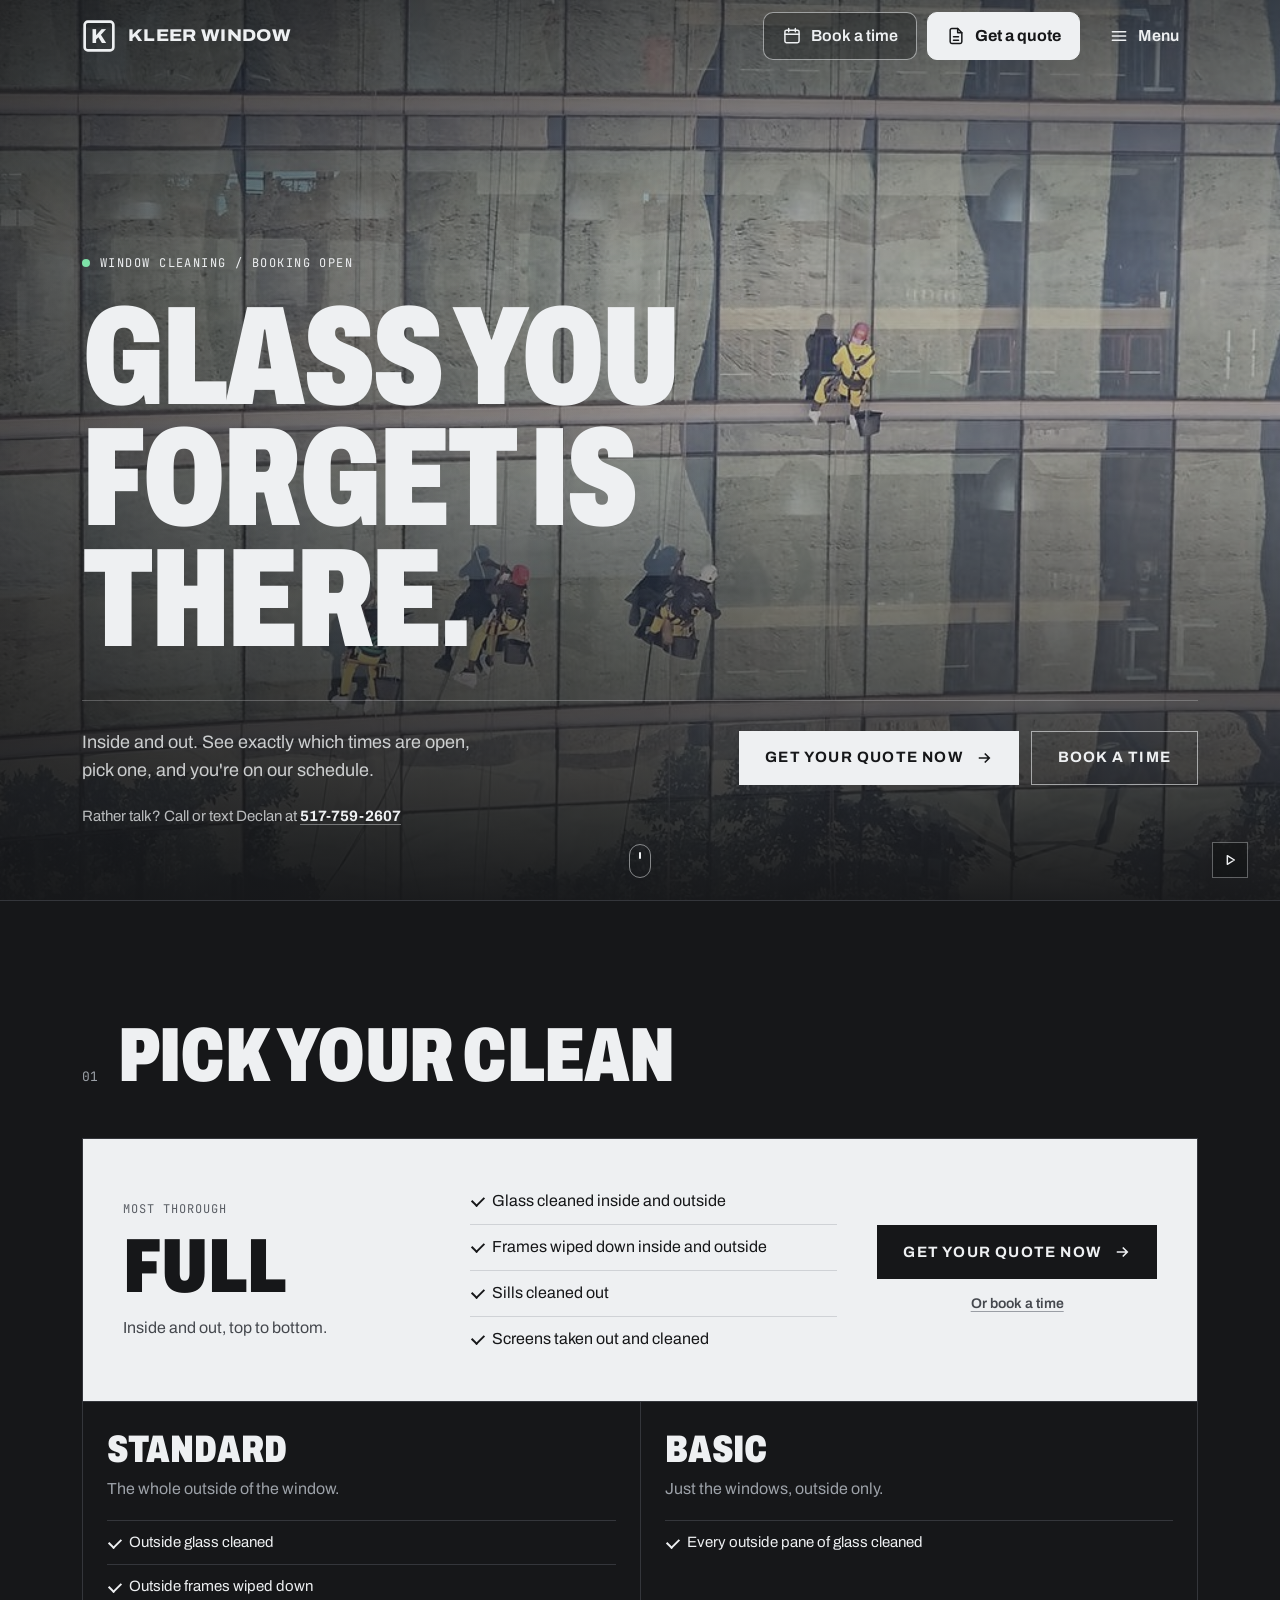
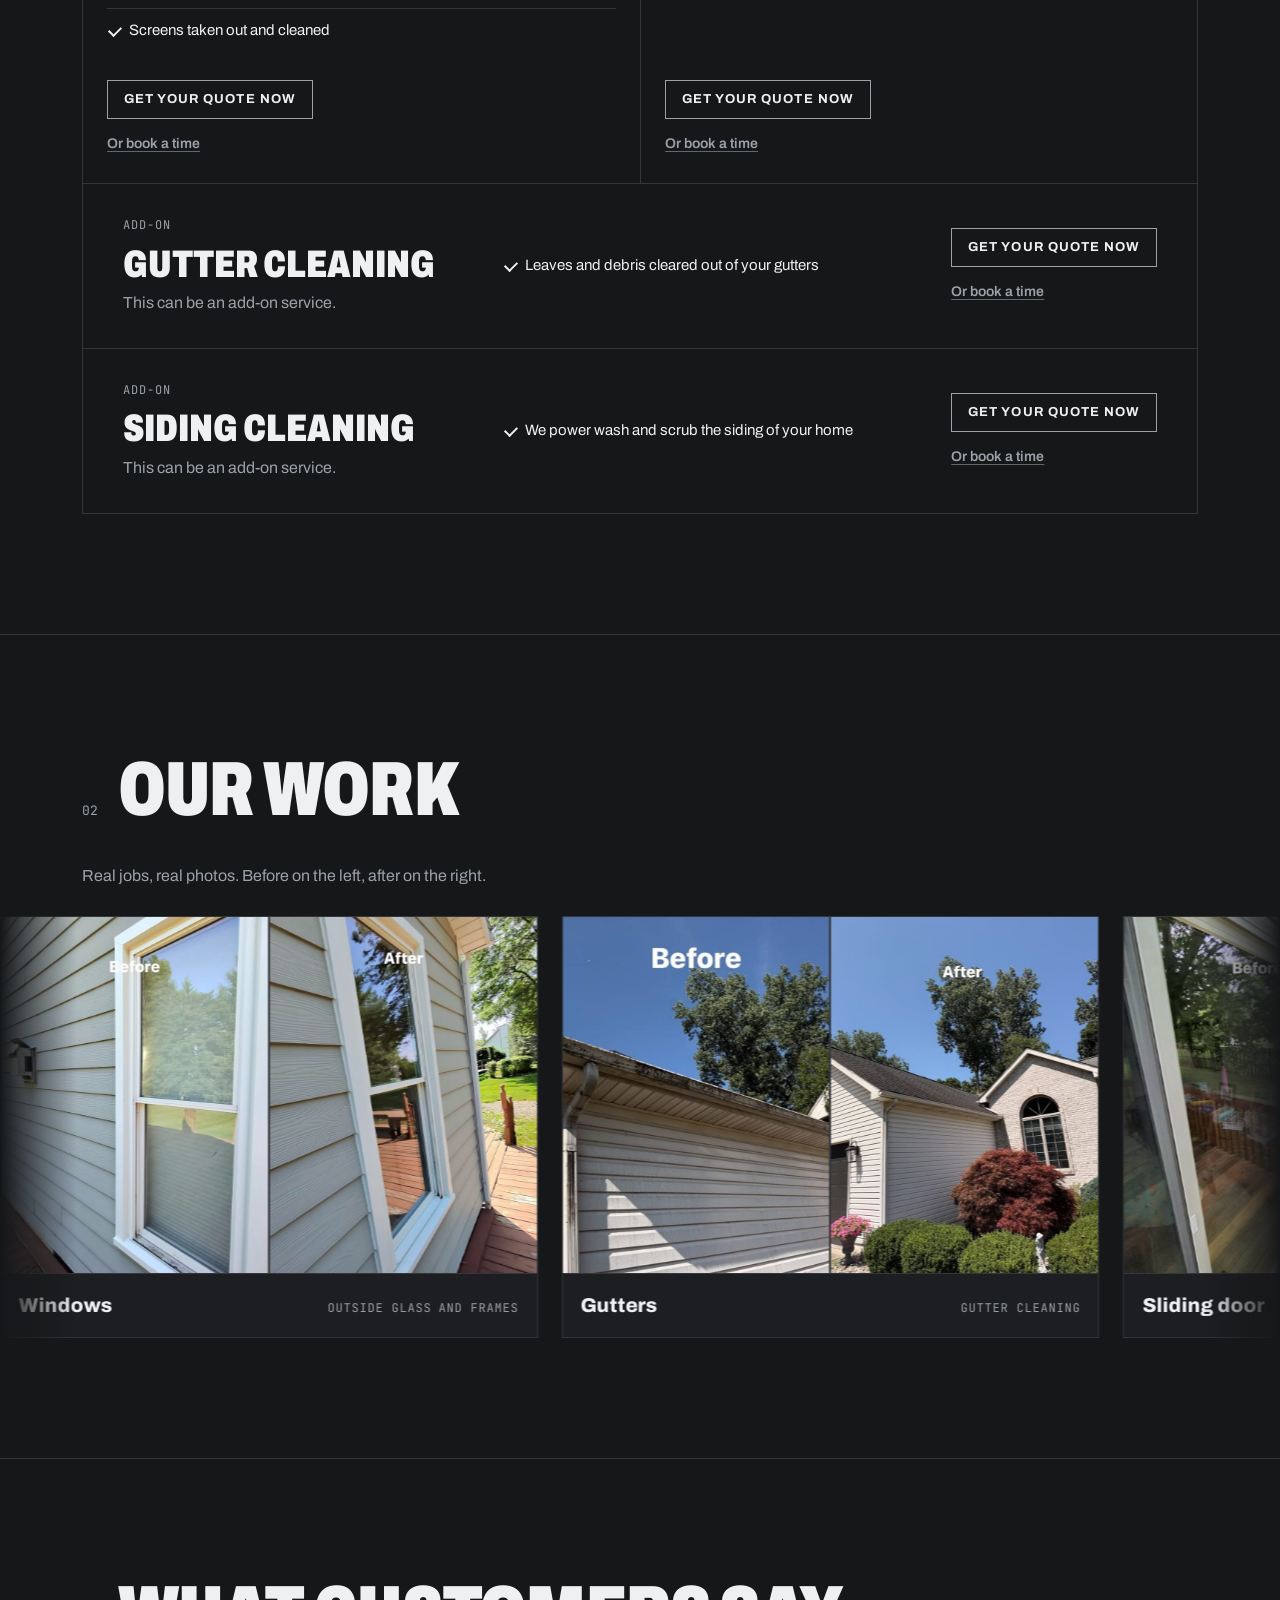
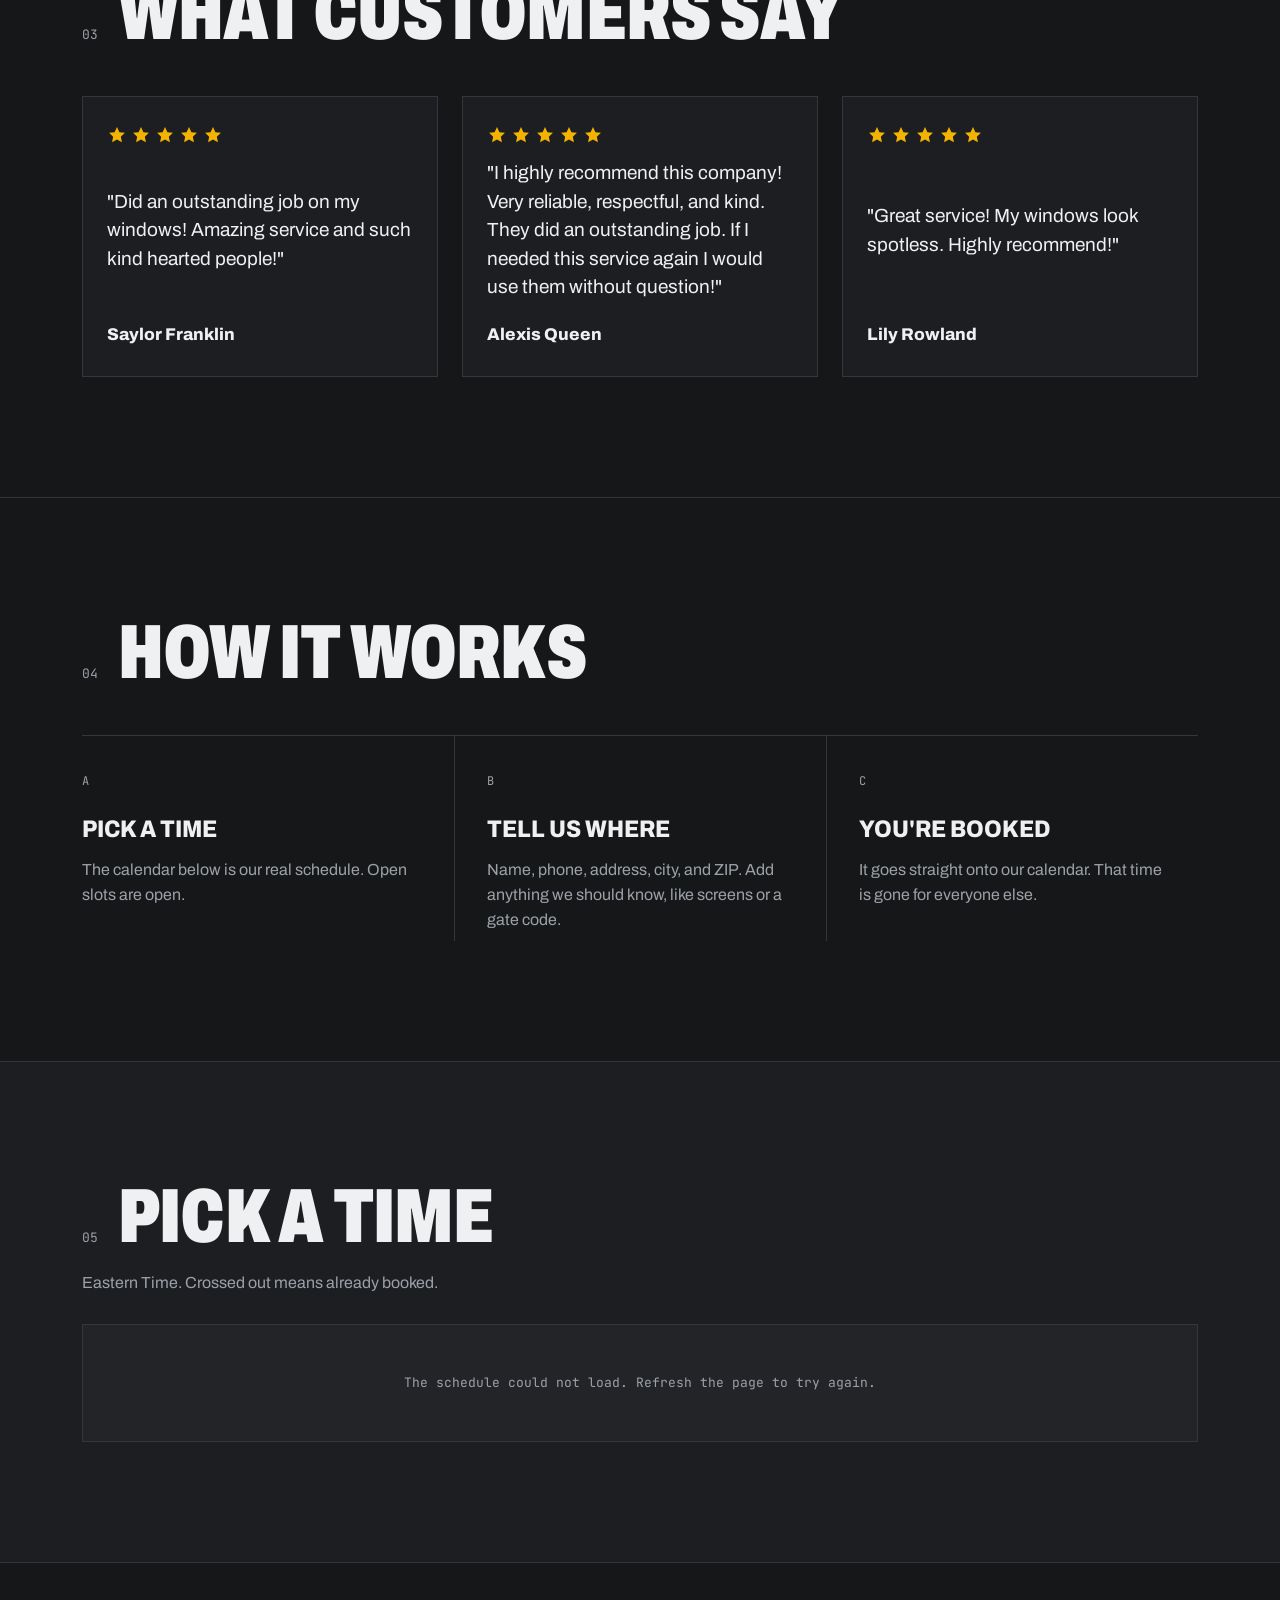
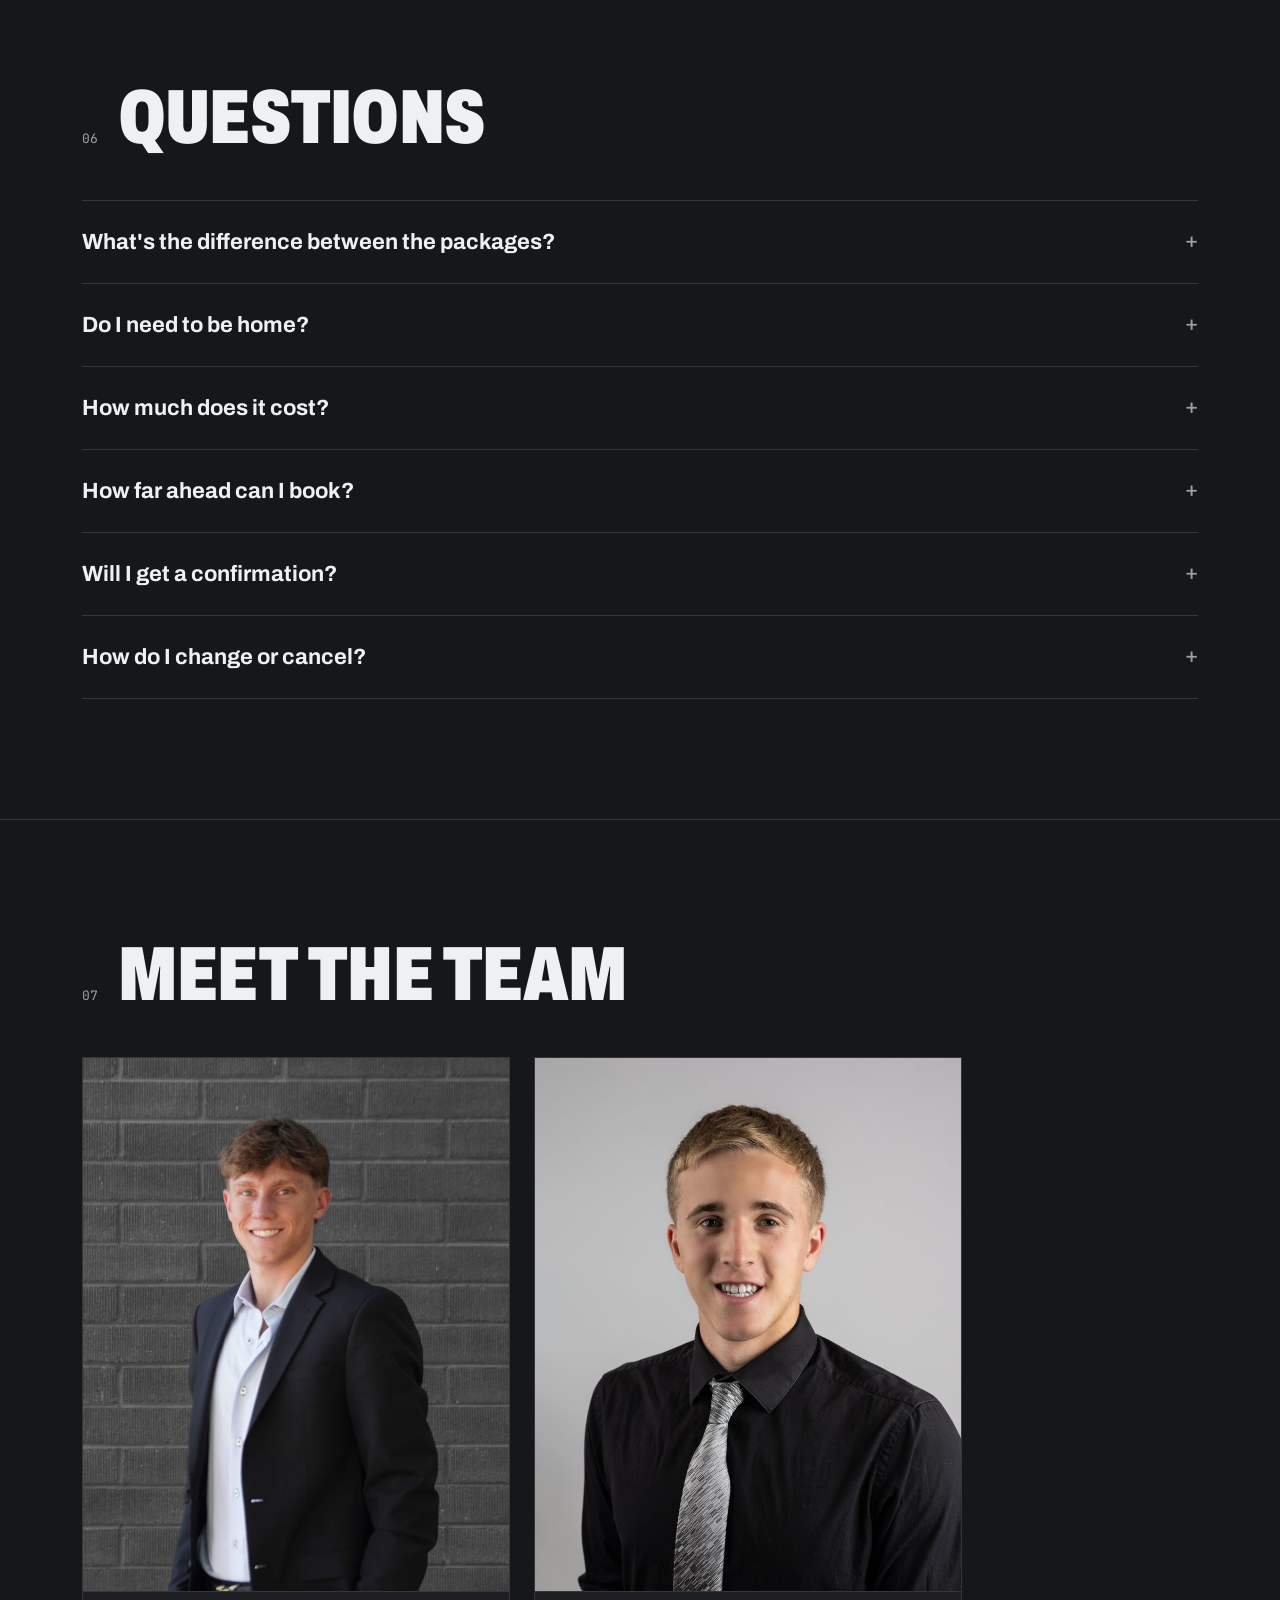
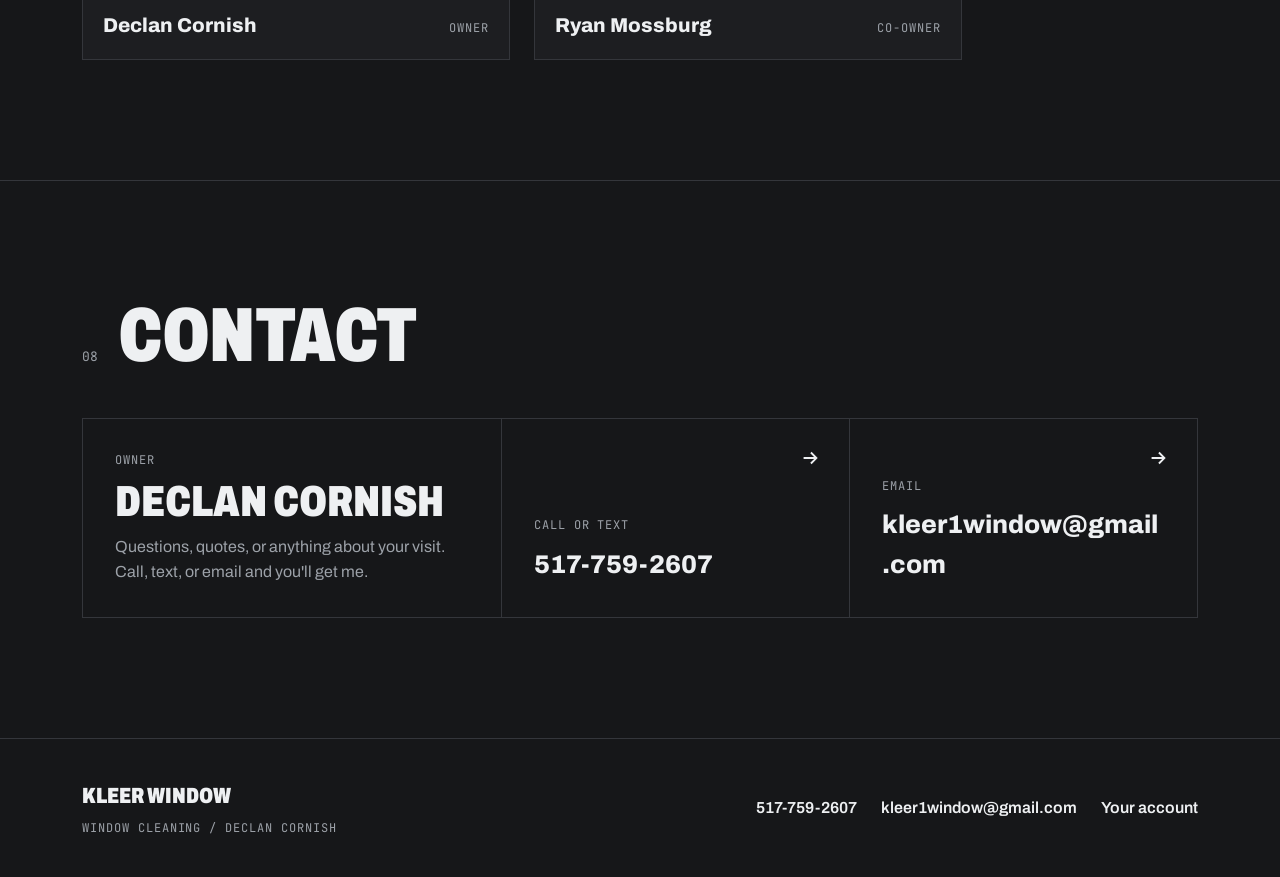
==== commit aa3d01b9: "Our work: photos slide left to right Co-Authored-By: Claude Opus 5.5 <noreply@anthropic.com>" ====
--- a/index.html
+++ b/index.html
@@ -55,7 +55,7 @@
   <link rel="preconnect" href="https://fonts.gstatic.com" crossorigin>
   <link href="https://fonts.googleapis.com/css2?family=Archivo:wdth,wght@62..125,400..900&family=JetBrains+Mono:wght@400;600&display=swap" rel="stylesheet">
   <link rel="preload" as="image" href="assets/media/hero-poster.jpg">
-  <link rel="stylesheet" href="assets/styles.css?v=20261110g">
+  <link rel="stylesheet" href="assets/styles.css?v=20261110h">
 </head>
 <body>
   <header class="nav" id="nav">
@@ -207,28 +207,93 @@
           <h2>Our work</h2>
         </header>
         <p class="sub work-sub">Real jobs, real photos. Before on the left, after on the right.</p>
-        <div class="work-grid">
-          <figure class="work-card">
-            <div class="work-pair">
-              <img src="assets/media/work-window-before.jpg" alt="Before: a window on a gray sided house" width="720" height="960" loading="lazy" decoding="async">
-              <img src="assets/media/work-window-after.jpg" alt="After: a window on a gray sided house" width="720" height="960" loading="lazy" decoding="async">
-            </div>
-            <figcaption><span class="team-name">Windows</span><span class="mono">Outside glass and frames</span></figcaption>
-          </figure>
-          <figure class="work-card">
-            <div class="work-pair">
-              <img src="assets/media/work-gutter-before.jpg" alt="Before: the gutter and siding on a garage" width="720" height="960" loading="lazy" decoding="async">
-              <img src="assets/media/work-gutter-after.jpg" alt="After: the gutter and siding on a garage" width="720" height="960" loading="lazy" decoding="async">
-            </div>
-            <figcaption><span class="team-name">Gutters</span><span class="mono">Gutter cleaning</span></figcaption>
-          </figure>
-          <figure class="work-card">
-            <div class="work-pair">
-              <img src="assets/media/work-door-before.jpg" alt="Before: a sliding glass door onto a deck" width="720" height="960" loading="lazy" decoding="async">
-              <img src="assets/media/work-door-after.jpg" alt="After: a sliding glass door onto a deck" width="720" height="960" loading="lazy" decoding="async">
-            </div>
-            <figcaption><span class="team-name">Sliding door</span><span class="mono">Glass and frame</span></figcaption>
-          </figure>
+      </div>
+      <div class="work-marquee">
+        <div class="work-track">
+            <figure class="work-card">
+              <div class="work-pair">
+                <img src="assets/media/work-window-before.jpg" alt="Before: a window on a gray sided house" width="720" height="960" decoding="async">
+                <img src="assets/media/work-window-after.jpg" alt="After: a window on a gray sided house" width="720" height="960" decoding="async">
+              </div>
+              <figcaption><span class="team-name">Windows</span><span class="mono">Outside glass and frames</span></figcaption>
+            </figure>
+            <figure class="work-card">
+              <div class="work-pair">
+                <img src="assets/media/work-gutter-before.jpg" alt="Before: the gutter and siding on a garage" width="720" height="960" decoding="async">
+                <img src="assets/media/work-gutter-after.jpg" alt="After: the gutter and siding on a garage" width="720" height="960" decoding="async">
+              </div>
+              <figcaption><span class="team-name">Gutters</span><span class="mono">Gutter cleaning</span></figcaption>
+            </figure>
+            <figure class="work-card">
+              <div class="work-pair">
+                <img src="assets/media/work-door-before.jpg" alt="Before: a sliding glass door onto a deck" width="720" height="960" decoding="async">
+                <img src="assets/media/work-door-after.jpg" alt="After: a sliding glass door onto a deck" width="720" height="960" decoding="async">
+              </div>
+              <figcaption><span class="team-name">Sliding door</span><span class="mono">Glass and frame</span></figcaption>
+            </figure>
+            <figure class="work-card" aria-hidden="true">
+              <div class="work-pair">
+                <img src="assets/media/work-window-before.jpg" alt="" width="720" height="960" decoding="async">
+                <img src="assets/media/work-window-after.jpg" alt="" width="720" height="960" decoding="async">
+              </div>
+              <figcaption><span class="team-name">Windows</span><span class="mono">Outside glass and frames</span></figcaption>
+            </figure>
+            <figure class="work-card" aria-hidden="true">
+              <div class="work-pair">
+                <img src="assets/media/work-gutter-before.jpg" alt="" width="720" height="960" decoding="async">
+                <img src="assets/media/work-gutter-after.jpg" alt="" width="720" height="960" decoding="async">
+              </div>
+              <figcaption><span class="team-name">Gutters</span><span class="mono">Gutter cleaning</span></figcaption>
+            </figure>
+            <figure class="work-card" aria-hidden="true">
+              <div class="work-pair">
+                <img src="assets/media/work-door-before.jpg" alt="" width="720" height="960" decoding="async">
+                <img src="assets/media/work-door-after.jpg" alt="" width="720" height="960" decoding="async">
+              </div>
+              <figcaption><span class="team-name">Sliding door</span><span class="mono">Glass and frame</span></figcaption>
+            </figure>
+            <figure class="work-card" aria-hidden="true">
+              <div class="work-pair">
+                <img src="assets/media/work-window-before.jpg" alt="" width="720" height="960" decoding="async">
+                <img src="assets/media/work-window-after.jpg" alt="" width="720" height="960" decoding="async">
+              </div>
+              <figcaption><span class="team-name">Windows</span><span class="mono">Outside glass and frames</span></figcaption>
+            </figure>
+            <figure class="work-card" aria-hidden="true">
+              <div class="work-pair">
+                <img src="assets/media/work-gutter-before.jpg" alt="" width="720" height="960" decoding="async">
+                <img src="assets/media/work-gutter-after.jpg" alt="" width="720" height="960" decoding="async">
+              </div>
+              <figcaption><span class="team-name">Gutters</span><span class="mono">Gutter cleaning</span></figcaption>
+            </figure>
+            <figure class="work-card" aria-hidden="true">
+              <div class="work-pair">
+                <img src="assets/media/work-door-before.jpg" alt="" width="720" height="960" decoding="async">
+                <img src="assets/media/work-door-after.jpg" alt="" width="720" height="960" decoding="async">
+              </div>
+              <figcaption><span class="team-name">Sliding door</span><span class="mono">Glass and frame</span></figcaption>
+            </figure>
+            <figure class="work-card" aria-hidden="true">
+              <div class="work-pair">
+                <img src="assets/media/work-window-before.jpg" alt="" width="720" height="960" decoding="async">
+                <img src="assets/media/work-window-after.jpg" alt="" width="720" height="960" decoding="async">
+              </div>
+              <figcaption><span class="team-name">Windows</span><span class="mono">Outside glass and frames</span></figcaption>
+            </figure>
+            <figure class="work-card" aria-hidden="true">
+              <div class="work-pair">
+                <img src="assets/media/work-gutter-before.jpg" alt="" width="720" height="960" decoding="async">
+                <img src="assets/media/work-gutter-after.jpg" alt="" width="720" height="960" decoding="async">
+              </div>
+              <figcaption><span class="team-name">Gutters</span><span class="mono">Gutter cleaning</span></figcaption>
+            </figure>
+            <figure class="work-card" aria-hidden="true">
+              <div class="work-pair">
+                <img src="assets/media/work-door-before.jpg" alt="" width="720" height="960" decoding="async">
+                <img src="assets/media/work-door-after.jpg" alt="" width="720" height="960" decoding="async">
+              </div>
+              <figcaption><span class="team-name">Sliding door</span><span class="mono">Glass and frame</span></figcaption>
+            </figure>
         </div>
       </div>
     </section>
@@ -474,10 +539,10 @@
     </div>
   </footer>
 
-  <script src="assets/nav.js?v=20261110g"></script>
-  <script src="assets/config.js?v=20261110g"></script>
-  <script src="assets/hero.js?v=20261110g"></script>
-  <script src="assets/app.js?v=20261110g"></script>
-  <script src="assets/quote.js?v=20261110g"></script>
+  <script src="assets/nav.js?v=20261110h"></script>
+  <script src="assets/config.js?v=20261110h"></script>
+  <script src="assets/hero.js?v=20261110h"></script>
+  <script src="assets/app.js?v=20261110h"></script>
+  <script src="assets/quote.js?v=20261110h"></script>
 </body>
 </html>
--- a/assets/styles.css
+++ b/assets/styles.css
@@ -417,16 +417,23 @@
   .team-grid { grid-template-columns: 1fr; gap: 16px; }
 }
 
-/* Our work: before and after */
+/* Our work: before and after, moving strip */
 .work-sub { margin: -8px 0 28px; }
-.work-grid { display: grid; grid-template-columns: 1fr; gap: 28px; max-width: 960px; }
-.work-card { margin: 0; border: 1px solid var(--line); background: var(--bg-2); }
+.work-marquee { overflow: hidden; -webkit-mask-image: linear-gradient(90deg, transparent, #000 6%, #000 94%, transparent); mask-image: linear-gradient(90deg, transparent, #000 6%, #000 94%, transparent); }
+.work-track { display: flex; gap: 24px; width: max-content; padding-right: 24px; animation: work-slide 60s linear infinite; will-change: transform; }
+.work-marquee:hover .work-track, .work-marquee:focus-within .work-track { animation-play-state: paused; }
+@keyframes work-slide { from { transform: translate3d(-50%, 0, 0); } to { transform: translate3d(0, 0, 0); } }
+.work-card { flex: 0 0 auto; width: clamp(280px, 42vw, 540px); margin: 0; border: 1px solid var(--line); background: var(--bg-2); }
 .work-pair { display: grid; grid-template-columns: 1fr 1fr; gap: 2px; background: var(--line); }
 .work-pair img { display: block; width: 100%; height: auto; aspect-ratio: 3 / 4; object-fit: cover; }
 .work-card figcaption { display: flex; justify-content: space-between; align-items: baseline; gap: 12px; padding: 16px 18px; border-top: 1px solid var(--line); }
 .work-card .mono { margin: 0; text-align: right; }
 @media (max-width: 760px) {
-  .work-grid { gap: 16px; }
+  .work-track { gap: 16px; padding-right: 16px; animation-duration: 45s; }
+  .work-card { width: 78vw; }
+}
+@media (prefers-reduced-motion: reduce) {
+  .work-track { animation-duration: 100s; }
 }
 
 /* Reviews */
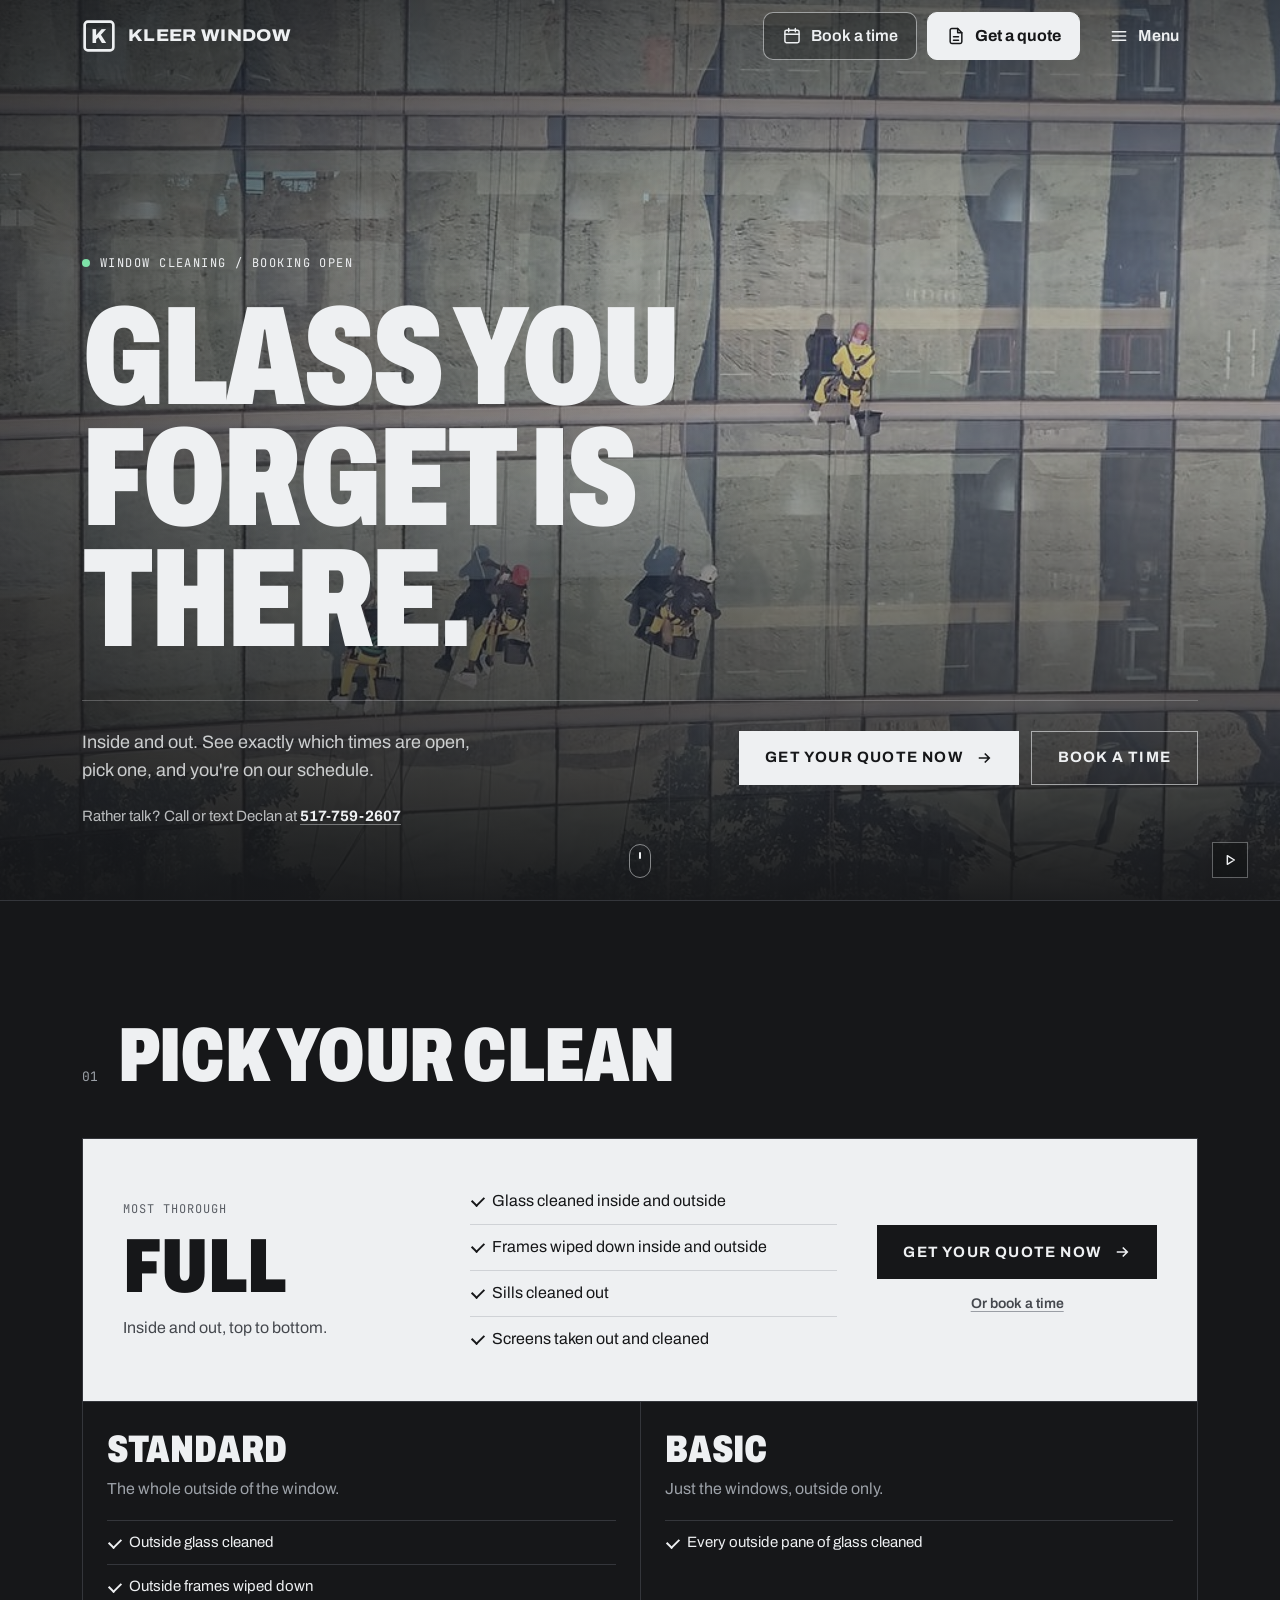
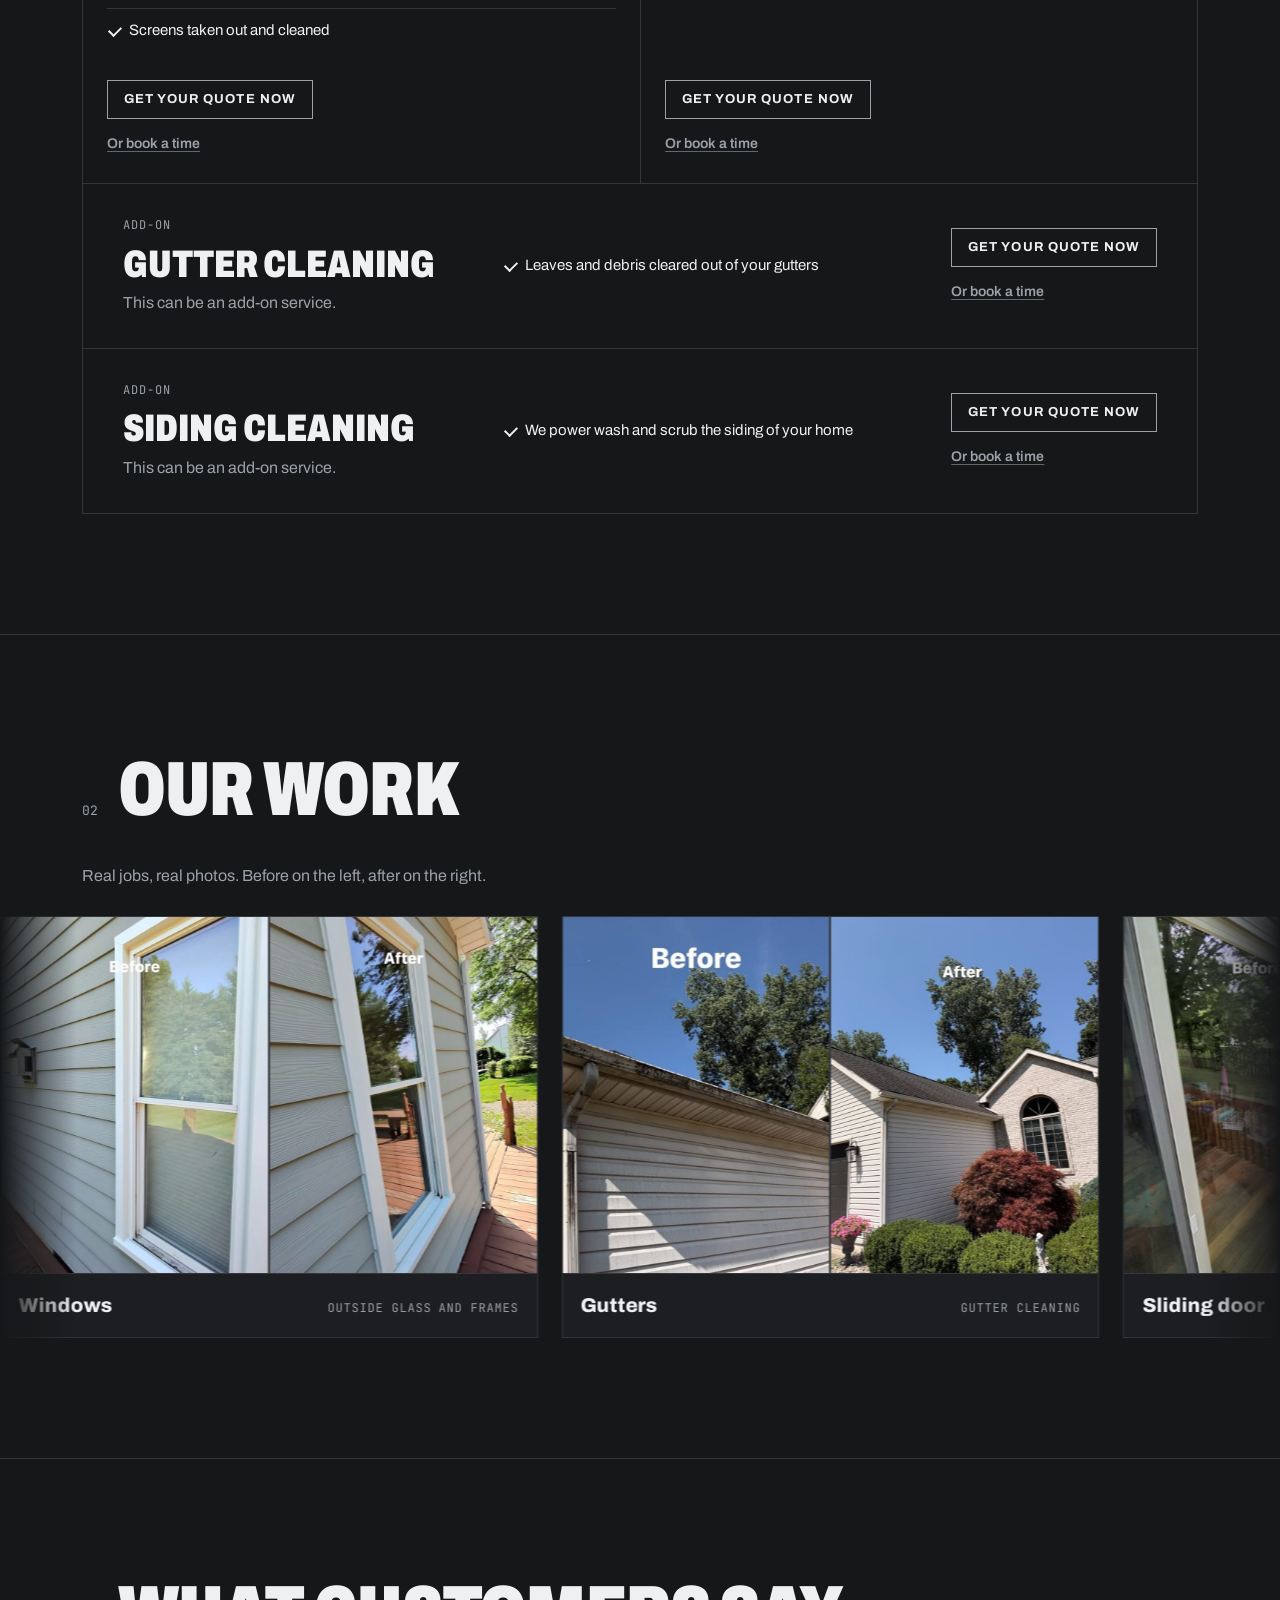
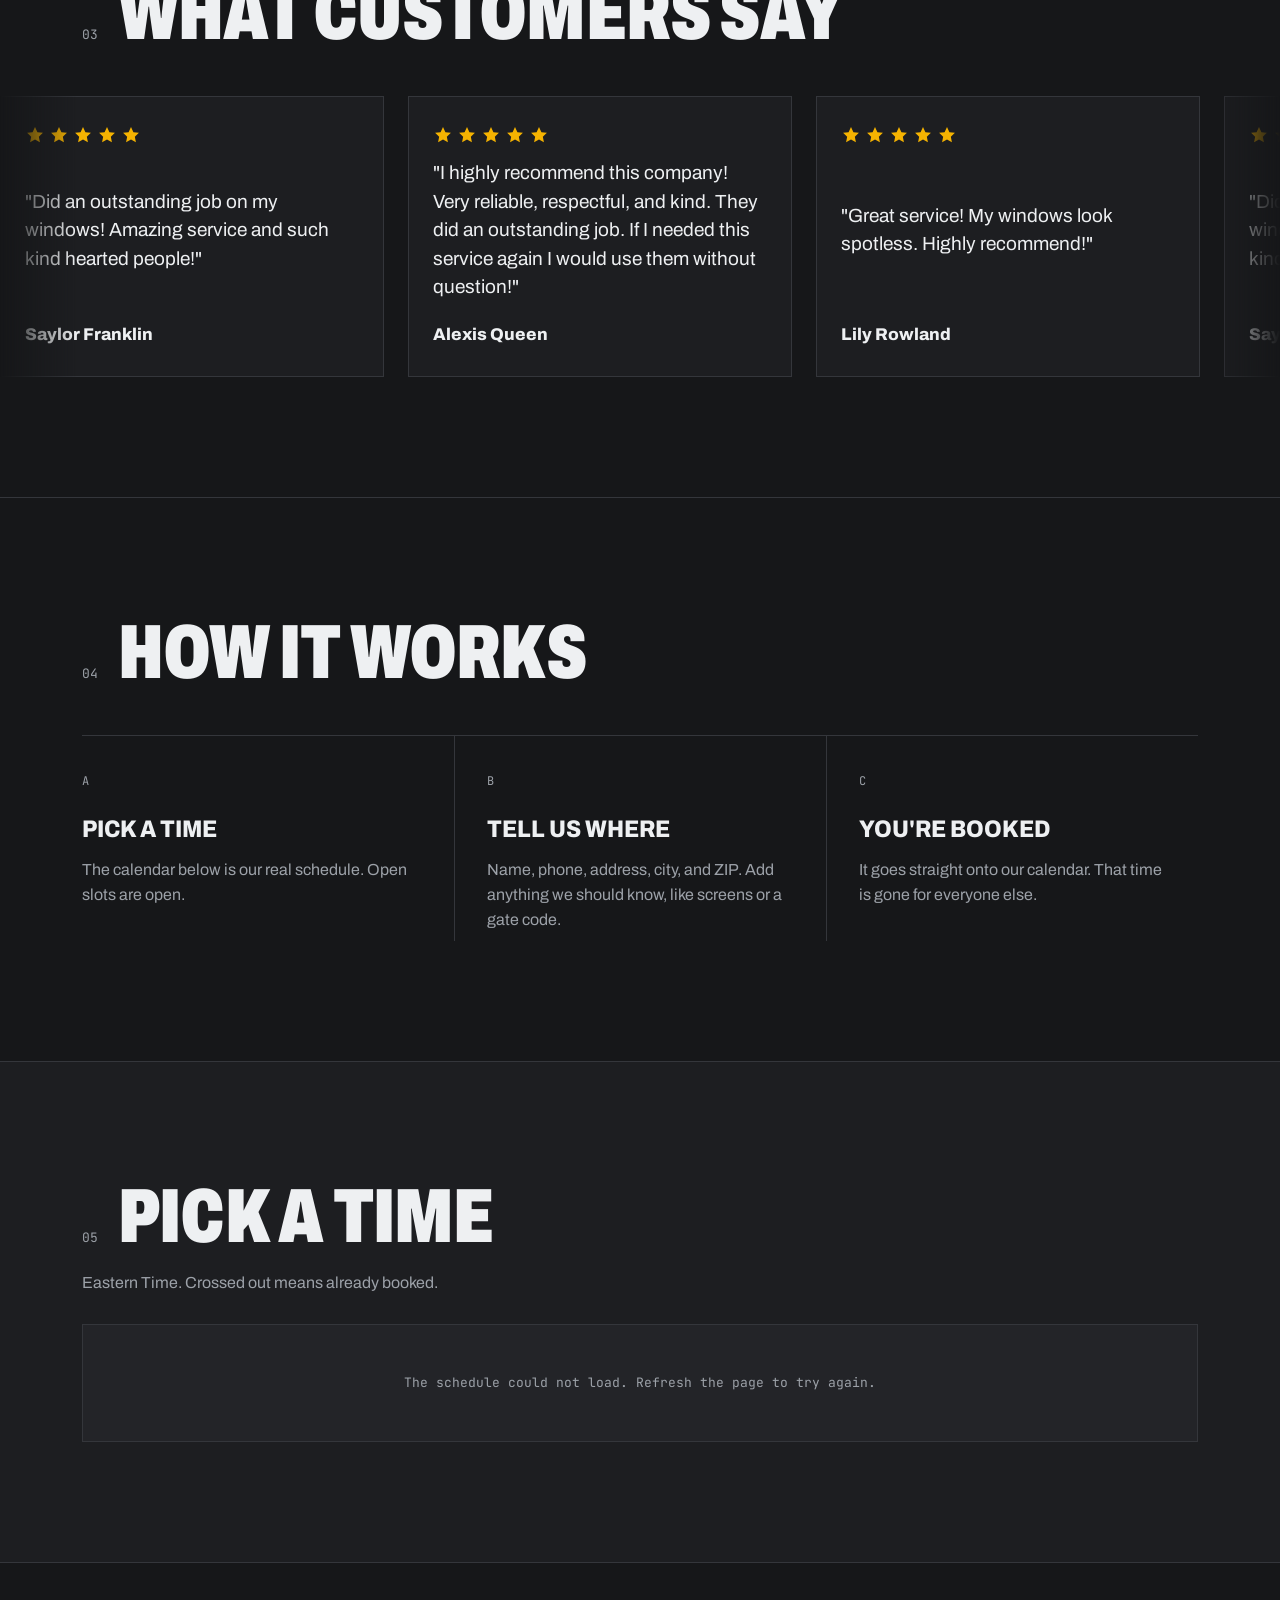
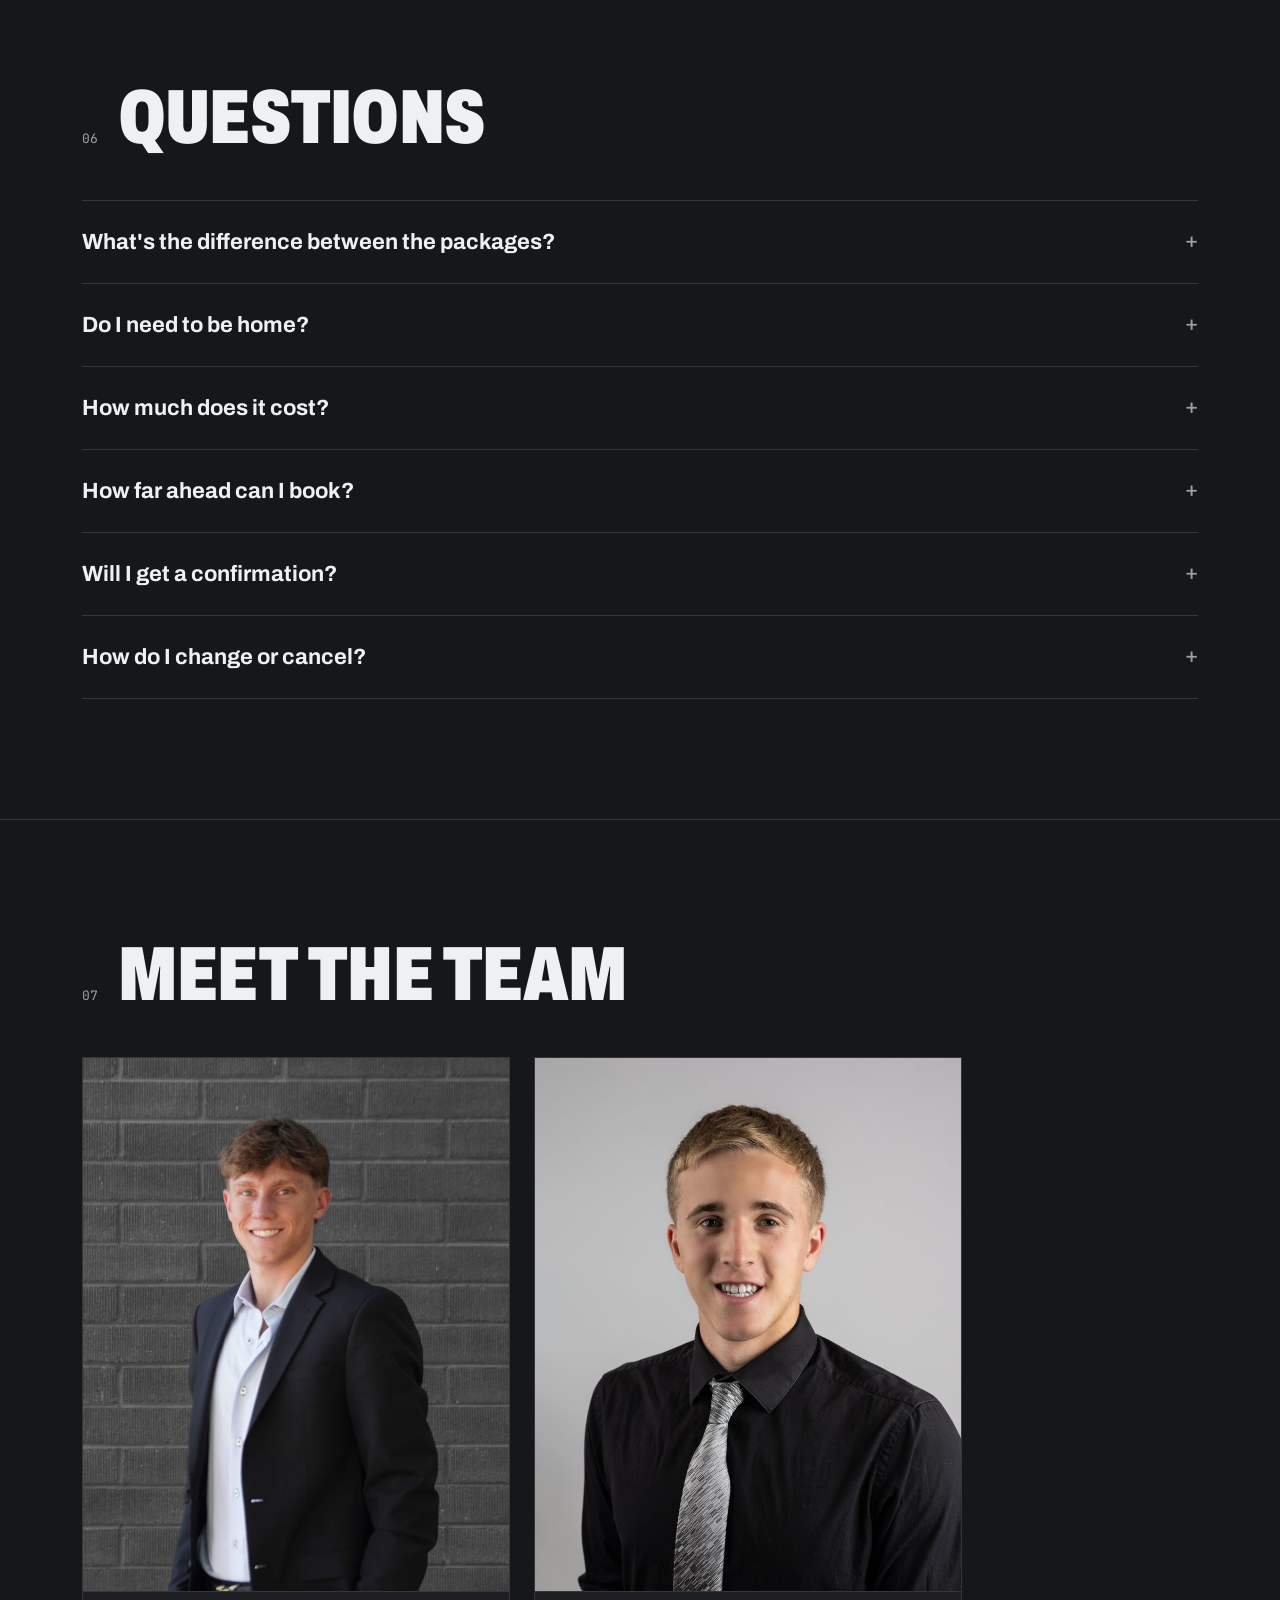
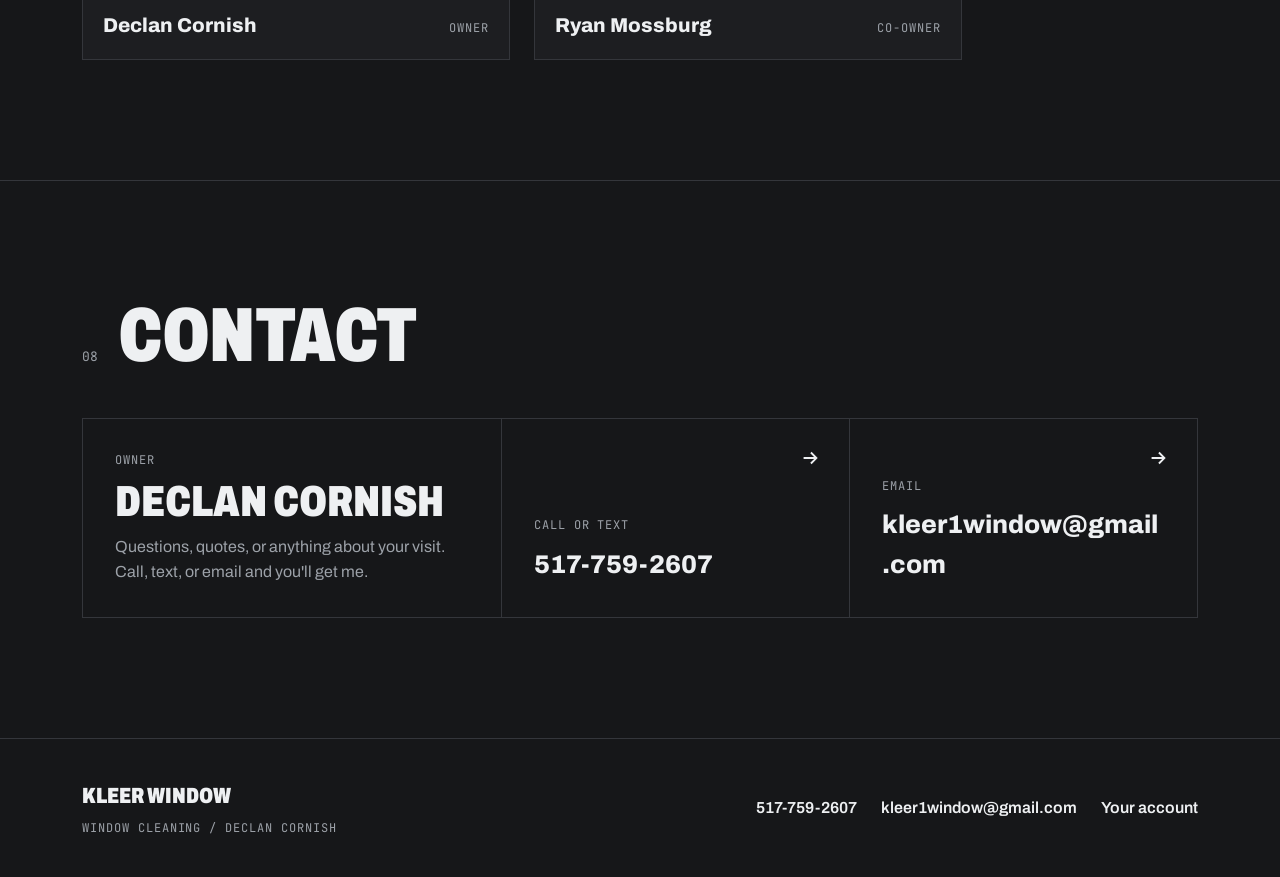
==== commit 232ef0db: "Reviews slide left to right Co-Authored-By: Claude Opus 5.5 <noreply@anthropic.com>" ====
--- a/index.html
+++ b/index.html
@@ -55,7 +55,7 @@
   <link rel="preconnect" href="https://fonts.gstatic.com" crossorigin>
   <link href="https://fonts.googleapis.com/css2?family=Archivo:wdth,wght@62..125,400..900&family=JetBrains+Mono:wght@400;600&display=swap" rel="stylesheet">
   <link rel="preload" as="image" href="assets/media/hero-poster.jpg">
-  <link rel="stylesheet" href="assets/styles.css?v=20261110h">
+  <link rel="stylesheet" href="assets/styles.css?v=20261110i">
 </head>
 <body>
   <header class="nav" id="nav">
@@ -304,22 +304,69 @@
           <span class="num">03</span>
           <h2>What customers say</h2>
         </header>
-        <div class="review-grid">
-          <figure class="review">
-            <div class="stars" role="img" aria-label="5 out of 5 stars"><svg viewBox="0 0 24 24" aria-hidden="true"><path d="M12 2.5l2.9 6.1 6.6.8-4.9 4.6 1.3 6.6L12 17.3l-5.9 3.3 1.3-6.6-4.9-4.6 6.6-.8z"/></svg><svg viewBox="0 0 24 24" aria-hidden="true"><path d="M12 2.5l2.9 6.1 6.6.8-4.9 4.6 1.3 6.6L12 17.3l-5.9 3.3 1.3-6.6-4.9-4.6 6.6-.8z"/></svg><svg viewBox="0 0 24 24" aria-hidden="true"><path d="M12 2.5l2.9 6.1 6.6.8-4.9 4.6 1.3 6.6L12 17.3l-5.9 3.3 1.3-6.6-4.9-4.6 6.6-.8z"/></svg><svg viewBox="0 0 24 24" aria-hidden="true"><path d="M12 2.5l2.9 6.1 6.6.8-4.9 4.6 1.3 6.6L12 17.3l-5.9 3.3 1.3-6.6-4.9-4.6 6.6-.8z"/></svg><svg viewBox="0 0 24 24" aria-hidden="true"><path d="M12 2.5l2.9 6.1 6.6.8-4.9 4.6 1.3 6.6L12 17.3l-5.9 3.3 1.3-6.6-4.9-4.6 6.6-.8z"/></svg></div>
-            <blockquote>"Did an outstanding job on my windows! Amazing service and such kind hearted people!"</blockquote>
-            <figcaption class="team-name">Saylor Franklin</figcaption>
-          </figure>
-          <figure class="review">
-            <div class="stars" role="img" aria-label="5 out of 5 stars"><svg viewBox="0 0 24 24" aria-hidden="true"><path d="M12 2.5l2.9 6.1 6.6.8-4.9 4.6 1.3 6.6L12 17.3l-5.9 3.3 1.3-6.6-4.9-4.6 6.6-.8z"/></svg><svg viewBox="0 0 24 24" aria-hidden="true"><path d="M12 2.5l2.9 6.1 6.6.8-4.9 4.6 1.3 6.6L12 17.3l-5.9 3.3 1.3-6.6-4.9-4.6 6.6-.8z"/></svg><svg viewBox="0 0 24 24" aria-hidden="true"><path d="M12 2.5l2.9 6.1 6.6.8-4.9 4.6 1.3 6.6L12 17.3l-5.9 3.3 1.3-6.6-4.9-4.6 6.6-.8z"/></svg><svg viewBox="0 0 24 24" aria-hidden="true"><path d="M12 2.5l2.9 6.1 6.6.8-4.9 4.6 1.3 6.6L12 17.3l-5.9 3.3 1.3-6.6-4.9-4.6 6.6-.8z"/></svg><svg viewBox="0 0 24 24" aria-hidden="true"><path d="M12 2.5l2.9 6.1 6.6.8-4.9 4.6 1.3 6.6L12 17.3l-5.9 3.3 1.3-6.6-4.9-4.6 6.6-.8z"/></svg></div>
-            <blockquote>"I highly recommend this company! Very reliable, respectful, and kind. They did an outstanding job. If I needed this service again I would use them without question!"</blockquote>
-            <figcaption class="team-name">Alexis Queen</figcaption>
-          </figure>
-          <figure class="review">
-            <div class="stars" role="img" aria-label="5 out of 5 stars"><svg viewBox="0 0 24 24" aria-hidden="true"><path d="M12 2.5l2.9 6.1 6.6.8-4.9 4.6 1.3 6.6L12 17.3l-5.9 3.3 1.3-6.6-4.9-4.6 6.6-.8z"/></svg><svg viewBox="0 0 24 24" aria-hidden="true"><path d="M12 2.5l2.9 6.1 6.6.8-4.9 4.6 1.3 6.6L12 17.3l-5.9 3.3 1.3-6.6-4.9-4.6 6.6-.8z"/></svg><svg viewBox="0 0 24 24" aria-hidden="true"><path d="M12 2.5l2.9 6.1 6.6.8-4.9 4.6 1.3 6.6L12 17.3l-5.9 3.3 1.3-6.6-4.9-4.6 6.6-.8z"/></svg><svg viewBox="0 0 24 24" aria-hidden="true"><path d="M12 2.5l2.9 6.1 6.6.8-4.9 4.6 1.3 6.6L12 17.3l-5.9 3.3 1.3-6.6-4.9-4.6 6.6-.8z"/></svg><svg viewBox="0 0 24 24" aria-hidden="true"><path d="M12 2.5l2.9 6.1 6.6.8-4.9 4.6 1.3 6.6L12 17.3l-5.9 3.3 1.3-6.6-4.9-4.6 6.6-.8z"/></svg></div>
-            <blockquote>"Great service! My windows look spotless. Highly recommend!"</blockquote>
-            <figcaption class="team-name">Lily Rowland</figcaption>
-          </figure>
+      </div>
+      <div class="work-marquee review-marquee">
+        <div class="work-track review-track">
+            <figure class="review">
+              <div class="stars" role="img" aria-label="5 out of 5 stars"><svg viewBox="0 0 24 24" aria-hidden="true"><path d="M12 2.5l2.9 6.1 6.6.8-4.9 4.6 1.3 6.6L12 17.3l-5.9 3.3 1.3-6.6-4.9-4.6 6.6-.8z"/></svg><svg viewBox="0 0 24 24" aria-hidden="true"><path d="M12 2.5l2.9 6.1 6.6.8-4.9 4.6 1.3 6.6L12 17.3l-5.9 3.3 1.3-6.6-4.9-4.6 6.6-.8z"/></svg><svg viewBox="0 0 24 24" aria-hidden="true"><path d="M12 2.5l2.9 6.1 6.6.8-4.9 4.6 1.3 6.6L12 17.3l-5.9 3.3 1.3-6.6-4.9-4.6 6.6-.8z"/></svg><svg viewBox="0 0 24 24" aria-hidden="true"><path d="M12 2.5l2.9 6.1 6.6.8-4.9 4.6 1.3 6.6L12 17.3l-5.9 3.3 1.3-6.6-4.9-4.6 6.6-.8z"/></svg><svg viewBox="0 0 24 24" aria-hidden="true"><path d="M12 2.5l2.9 6.1 6.6.8-4.9 4.6 1.3 6.6L12 17.3l-5.9 3.3 1.3-6.6-4.9-4.6 6.6-.8z"/></svg></div>
+              <blockquote>"Did an outstanding job on my windows! Amazing service and such kind hearted people!"</blockquote>
+              <figcaption class="team-name">Saylor Franklin</figcaption>
+            </figure>
+            <figure class="review">
+              <div class="stars" role="img" aria-label="5 out of 5 stars"><svg viewBox="0 0 24 24" aria-hidden="true"><path d="M12 2.5l2.9 6.1 6.6.8-4.9 4.6 1.3 6.6L12 17.3l-5.9 3.3 1.3-6.6-4.9-4.6 6.6-.8z"/></svg><svg viewBox="0 0 24 24" aria-hidden="true"><path d="M12 2.5l2.9 6.1 6.6.8-4.9 4.6 1.3 6.6L12 17.3l-5.9 3.3 1.3-6.6-4.9-4.6 6.6-.8z"/></svg><svg viewBox="0 0 24 24" aria-hidden="true"><path d="M12 2.5l2.9 6.1 6.6.8-4.9 4.6 1.3 6.6L12 17.3l-5.9 3.3 1.3-6.6-4.9-4.6 6.6-.8z"/></svg><svg viewBox="0 0 24 24" aria-hidden="true"><path d="M12 2.5l2.9 6.1 6.6.8-4.9 4.6 1.3 6.6L12 17.3l-5.9 3.3 1.3-6.6-4.9-4.6 6.6-.8z"/></svg><svg viewBox="0 0 24 24" aria-hidden="true"><path d="M12 2.5l2.9 6.1 6.6.8-4.9 4.6 1.3 6.6L12 17.3l-5.9 3.3 1.3-6.6-4.9-4.6 6.6-.8z"/></svg></div>
+              <blockquote>"I highly recommend this company! Very reliable, respectful, and kind. They did an outstanding job. If I needed this service again I would use them without question!"</blockquote>
+              <figcaption class="team-name">Alexis Queen</figcaption>
+            </figure>
+            <figure class="review">
+              <div class="stars" role="img" aria-label="5 out of 5 stars"><svg viewBox="0 0 24 24" aria-hidden="true"><path d="M12 2.5l2.9 6.1 6.6.8-4.9 4.6 1.3 6.6L12 17.3l-5.9 3.3 1.3-6.6-4.9-4.6 6.6-.8z"/></svg><svg viewBox="0 0 24 24" aria-hidden="true"><path d="M12 2.5l2.9 6.1 6.6.8-4.9 4.6 1.3 6.6L12 17.3l-5.9 3.3 1.3-6.6-4.9-4.6 6.6-.8z"/></svg><svg viewBox="0 0 24 24" aria-hidden="true"><path d="M12 2.5l2.9 6.1 6.6.8-4.9 4.6 1.3 6.6L12 17.3l-5.9 3.3 1.3-6.6-4.9-4.6 6.6-.8z"/></svg><svg viewBox="0 0 24 24" aria-hidden="true"><path d="M12 2.5l2.9 6.1 6.6.8-4.9 4.6 1.3 6.6L12 17.3l-5.9 3.3 1.3-6.6-4.9-4.6 6.6-.8z"/></svg><svg viewBox="0 0 24 24" aria-hidden="true"><path d="M12 2.5l2.9 6.1 6.6.8-4.9 4.6 1.3 6.6L12 17.3l-5.9 3.3 1.3-6.6-4.9-4.6 6.6-.8z"/></svg></div>
+              <blockquote>"Great service! My windows look spotless. Highly recommend!"</blockquote>
+              <figcaption class="team-name">Lily Rowland</figcaption>
+            </figure>
+            <figure class="review" aria-hidden="true">
+              <div class="stars" role="img" aria-label="5 out of 5 stars"><svg viewBox="0 0 24 24" aria-hidden="true"><path d="M12 2.5l2.9 6.1 6.6.8-4.9 4.6 1.3 6.6L12 17.3l-5.9 3.3 1.3-6.6-4.9-4.6 6.6-.8z"/></svg><svg viewBox="0 0 24 24" aria-hidden="true"><path d="M12 2.5l2.9 6.1 6.6.8-4.9 4.6 1.3 6.6L12 17.3l-5.9 3.3 1.3-6.6-4.9-4.6 6.6-.8z"/></svg><svg viewBox="0 0 24 24" aria-hidden="true"><path d="M12 2.5l2.9 6.1 6.6.8-4.9 4.6 1.3 6.6L12 17.3l-5.9 3.3 1.3-6.6-4.9-4.6 6.6-.8z"/></svg><svg viewBox="0 0 24 24" aria-hidden="true"><path d="M12 2.5l2.9 6.1 6.6.8-4.9 4.6 1.3 6.6L12 17.3l-5.9 3.3 1.3-6.6-4.9-4.6 6.6-.8z"/></svg><svg viewBox="0 0 24 24" aria-hidden="true"><path d="M12 2.5l2.9 6.1 6.6.8-4.9 4.6 1.3 6.6L12 17.3l-5.9 3.3 1.3-6.6-4.9-4.6 6.6-.8z"/></svg></div>
+              <blockquote>"Did an outstanding job on my windows! Amazing service and such kind hearted people!"</blockquote>
+              <figcaption class="team-name">Saylor Franklin</figcaption>
+            </figure>
+            <figure class="review" aria-hidden="true">
+              <div class="stars" role="img" aria-label="5 out of 5 stars"><svg viewBox="0 0 24 24" aria-hidden="true"><path d="M12 2.5l2.9 6.1 6.6.8-4.9 4.6 1.3 6.6L12 17.3l-5.9 3.3 1.3-6.6-4.9-4.6 6.6-.8z"/></svg><svg viewBox="0 0 24 24" aria-hidden="true"><path d="M12 2.5l2.9 6.1 6.6.8-4.9 4.6 1.3 6.6L12 17.3l-5.9 3.3 1.3-6.6-4.9-4.6 6.6-.8z"/></svg><svg viewBox="0 0 24 24" aria-hidden="true"><path d="M12 2.5l2.9 6.1 6.6.8-4.9 4.6 1.3 6.6L12 17.3l-5.9 3.3 1.3-6.6-4.9-4.6 6.6-.8z"/></svg><svg viewBox="0 0 24 24" aria-hidden="true"><path d="M12 2.5l2.9 6.1 6.6.8-4.9 4.6 1.3 6.6L12 17.3l-5.9 3.3 1.3-6.6-4.9-4.6 6.6-.8z"/></svg><svg viewBox="0 0 24 24" aria-hidden="true"><path d="M12 2.5l2.9 6.1 6.6.8-4.9 4.6 1.3 6.6L12 17.3l-5.9 3.3 1.3-6.6-4.9-4.6 6.6-.8z"/></svg></div>
+              <blockquote>"I highly recommend this company! Very reliable, respectful, and kind. They did an outstanding job. If I needed this service again I would use them without question!"</blockquote>
+              <figcaption class="team-name">Alexis Queen</figcaption>
+            </figure>
+            <figure class="review" aria-hidden="true">
+              <div class="stars" role="img" aria-label="5 out of 5 stars"><svg viewBox="0 0 24 24" aria-hidden="true"><path d="M12 2.5l2.9 6.1 6.6.8-4.9 4.6 1.3 6.6L12 17.3l-5.9 3.3 1.3-6.6-4.9-4.6 6.6-.8z"/></svg><svg viewBox="0 0 24 24" aria-hidden="true"><path d="M12 2.5l2.9 6.1 6.6.8-4.9 4.6 1.3 6.6L12 17.3l-5.9 3.3 1.3-6.6-4.9-4.6 6.6-.8z"/></svg><svg viewBox="0 0 24 24" aria-hidden="true"><path d="M12 2.5l2.9 6.1 6.6.8-4.9 4.6 1.3 6.6L12 17.3l-5.9 3.3 1.3-6.6-4.9-4.6 6.6-.8z"/></svg><svg viewBox="0 0 24 24" aria-hidden="true"><path d="M12 2.5l2.9 6.1 6.6.8-4.9 4.6 1.3 6.6L12 17.3l-5.9 3.3 1.3-6.6-4.9-4.6 6.6-.8z"/></svg><svg viewBox="0 0 24 24" aria-hidden="true"><path d="M12 2.5l2.9 6.1 6.6.8-4.9 4.6 1.3 6.6L12 17.3l-5.9 3.3 1.3-6.6-4.9-4.6 6.6-.8z"/></svg></div>
+              <blockquote>"Great service! My windows look spotless. Highly recommend!"</blockquote>
+              <figcaption class="team-name">Lily Rowland</figcaption>
+            </figure>
+            <figure class="review" aria-hidden="true">
+              <div class="stars" role="img" aria-label="5 out of 5 stars"><svg viewBox="0 0 24 24" aria-hidden="true"><path d="M12 2.5l2.9 6.1 6.6.8-4.9 4.6 1.3 6.6L12 17.3l-5.9 3.3 1.3-6.6-4.9-4.6 6.6-.8z"/></svg><svg viewBox="0 0 24 24" aria-hidden="true"><path d="M12 2.5l2.9 6.1 6.6.8-4.9 4.6 1.3 6.6L12 17.3l-5.9 3.3 1.3-6.6-4.9-4.6 6.6-.8z"/></svg><svg viewBox="0 0 24 24" aria-hidden="true"><path d="M12 2.5l2.9 6.1 6.6.8-4.9 4.6 1.3 6.6L12 17.3l-5.9 3.3 1.3-6.6-4.9-4.6 6.6-.8z"/></svg><svg viewBox="0 0 24 24" aria-hidden="true"><path d="M12 2.5l2.9 6.1 6.6.8-4.9 4.6 1.3 6.6L12 17.3l-5.9 3.3 1.3-6.6-4.9-4.6 6.6-.8z"/></svg><svg viewBox="0 0 24 24" aria-hidden="true"><path d="M12 2.5l2.9 6.1 6.6.8-4.9 4.6 1.3 6.6L12 17.3l-5.9 3.3 1.3-6.6-4.9-4.6 6.6-.8z"/></svg></div>
+              <blockquote>"Did an outstanding job on my windows! Amazing service and such kind hearted people!"</blockquote>
+              <figcaption class="team-name">Saylor Franklin</figcaption>
+            </figure>
+            <figure class="review" aria-hidden="true">
+              <div class="stars" role="img" aria-label="5 out of 5 stars"><svg viewBox="0 0 24 24" aria-hidden="true"><path d="M12 2.5l2.9 6.1 6.6.8-4.9 4.6 1.3 6.6L12 17.3l-5.9 3.3 1.3-6.6-4.9-4.6 6.6-.8z"/></svg><svg viewBox="0 0 24 24" aria-hidden="true"><path d="M12 2.5l2.9 6.1 6.6.8-4.9 4.6 1.3 6.6L12 17.3l-5.9 3.3 1.3-6.6-4.9-4.6 6.6-.8z"/></svg><svg viewBox="0 0 24 24" aria-hidden="true"><path d="M12 2.5l2.9 6.1 6.6.8-4.9 4.6 1.3 6.6L12 17.3l-5.9 3.3 1.3-6.6-4.9-4.6 6.6-.8z"/></svg><svg viewBox="0 0 24 24" aria-hidden="true"><path d="M12 2.5l2.9 6.1 6.6.8-4.9 4.6 1.3 6.6L12 17.3l-5.9 3.3 1.3-6.6-4.9-4.6 6.6-.8z"/></svg><svg viewBox="0 0 24 24" aria-hidden="true"><path d="M12 2.5l2.9 6.1 6.6.8-4.9 4.6 1.3 6.6L12 17.3l-5.9 3.3 1.3-6.6-4.9-4.6 6.6-.8z"/></svg></div>
+              <blockquote>"I highly recommend this company! Very reliable, respectful, and kind. They did an outstanding job. If I needed this service again I would use them without question!"</blockquote>
+              <figcaption class="team-name">Alexis Queen</figcaption>
+            </figure>
+            <figure class="review" aria-hidden="true">
+              <div class="stars" role="img" aria-label="5 out of 5 stars"><svg viewBox="0 0 24 24" aria-hidden="true"><path d="M12 2.5l2.9 6.1 6.6.8-4.9 4.6 1.3 6.6L12 17.3l-5.9 3.3 1.3-6.6-4.9-4.6 6.6-.8z"/></svg><svg viewBox="0 0 24 24" aria-hidden="true"><path d="M12 2.5l2.9 6.1 6.6.8-4.9 4.6 1.3 6.6L12 17.3l-5.9 3.3 1.3-6.6-4.9-4.6 6.6-.8z"/></svg><svg viewBox="0 0 24 24" aria-hidden="true"><path d="M12 2.5l2.9 6.1 6.6.8-4.9 4.6 1.3 6.6L12 17.3l-5.9 3.3 1.3-6.6-4.9-4.6 6.6-.8z"/></svg><svg viewBox="0 0 24 24" aria-hidden="true"><path d="M12 2.5l2.9 6.1 6.6.8-4.9 4.6 1.3 6.6L12 17.3l-5.9 3.3 1.3-6.6-4.9-4.6 6.6-.8z"/></svg><svg viewBox="0 0 24 24" aria-hidden="true"><path d="M12 2.5l2.9 6.1 6.6.8-4.9 4.6 1.3 6.6L12 17.3l-5.9 3.3 1.3-6.6-4.9-4.6 6.6-.8z"/></svg></div>
+              <blockquote>"Great service! My windows look spotless. Highly recommend!"</blockquote>
+              <figcaption class="team-name">Lily Rowland</figcaption>
+            </figure>
+            <figure class="review" aria-hidden="true">
+              <div class="stars" role="img" aria-label="5 out of 5 stars"><svg viewBox="0 0 24 24" aria-hidden="true"><path d="M12 2.5l2.9 6.1 6.6.8-4.9 4.6 1.3 6.6L12 17.3l-5.9 3.3 1.3-6.6-4.9-4.6 6.6-.8z"/></svg><svg viewBox="0 0 24 24" aria-hidden="true"><path d="M12 2.5l2.9 6.1 6.6.8-4.9 4.6 1.3 6.6L12 17.3l-5.9 3.3 1.3-6.6-4.9-4.6 6.6-.8z"/></svg><svg viewBox="0 0 24 24" aria-hidden="true"><path d="M12 2.5l2.9 6.1 6.6.8-4.9 4.6 1.3 6.6L12 17.3l-5.9 3.3 1.3-6.6-4.9-4.6 6.6-.8z"/></svg><svg viewBox="0 0 24 24" aria-hidden="true"><path d="M12 2.5l2.9 6.1 6.6.8-4.9 4.6 1.3 6.6L12 17.3l-5.9 3.3 1.3-6.6-4.9-4.6 6.6-.8z"/></svg><svg viewBox="0 0 24 24" aria-hidden="true"><path d="M12 2.5l2.9 6.1 6.6.8-4.9 4.6 1.3 6.6L12 17.3l-5.9 3.3 1.3-6.6-4.9-4.6 6.6-.8z"/></svg></div>
+              <blockquote>"Did an outstanding job on my windows! Amazing service and such kind hearted people!"</blockquote>
+              <figcaption class="team-name">Saylor Franklin</figcaption>
+            </figure>
+            <figure class="review" aria-hidden="true">
+              <div class="stars" role="img" aria-label="5 out of 5 stars"><svg viewBox="0 0 24 24" aria-hidden="true"><path d="M12 2.5l2.9 6.1 6.6.8-4.9 4.6 1.3 6.6L12 17.3l-5.9 3.3 1.3-6.6-4.9-4.6 6.6-.8z"/></svg><svg viewBox="0 0 24 24" aria-hidden="true"><path d="M12 2.5l2.9 6.1 6.6.8-4.9 4.6 1.3 6.6L12 17.3l-5.9 3.3 1.3-6.6-4.9-4.6 6.6-.8z"/></svg><svg viewBox="0 0 24 24" aria-hidden="true"><path d="M12 2.5l2.9 6.1 6.6.8-4.9 4.6 1.3 6.6L12 17.3l-5.9 3.3 1.3-6.6-4.9-4.6 6.6-.8z"/></svg><svg viewBox="0 0 24 24" aria-hidden="true"><path d="M12 2.5l2.9 6.1 6.6.8-4.9 4.6 1.3 6.6L12 17.3l-5.9 3.3 1.3-6.6-4.9-4.6 6.6-.8z"/></svg><svg viewBox="0 0 24 24" aria-hidden="true"><path d="M12 2.5l2.9 6.1 6.6.8-4.9 4.6 1.3 6.6L12 17.3l-5.9 3.3 1.3-6.6-4.9-4.6 6.6-.8z"/></svg></div>
+              <blockquote>"I highly recommend this company! Very reliable, respectful, and kind. They did an outstanding job. If I needed this service again I would use them without question!"</blockquote>
+              <figcaption class="team-name">Alexis Queen</figcaption>
+            </figure>
+            <figure class="review" aria-hidden="true">
+              <div class="stars" role="img" aria-label="5 out of 5 stars"><svg viewBox="0 0 24 24" aria-hidden="true"><path d="M12 2.5l2.9 6.1 6.6.8-4.9 4.6 1.3 6.6L12 17.3l-5.9 3.3 1.3-6.6-4.9-4.6 6.6-.8z"/></svg><svg viewBox="0 0 24 24" aria-hidden="true"><path d="M12 2.5l2.9 6.1 6.6.8-4.9 4.6 1.3 6.6L12 17.3l-5.9 3.3 1.3-6.6-4.9-4.6 6.6-.8z"/></svg><svg viewBox="0 0 24 24" aria-hidden="true"><path d="M12 2.5l2.9 6.1 6.6.8-4.9 4.6 1.3 6.6L12 17.3l-5.9 3.3 1.3-6.6-4.9-4.6 6.6-.8z"/></svg><svg viewBox="0 0 24 24" aria-hidden="true"><path d="M12 2.5l2.9 6.1 6.6.8-4.9 4.6 1.3 6.6L12 17.3l-5.9 3.3 1.3-6.6-4.9-4.6 6.6-.8z"/></svg><svg viewBox="0 0 24 24" aria-hidden="true"><path d="M12 2.5l2.9 6.1 6.6.8-4.9 4.6 1.3 6.6L12 17.3l-5.9 3.3 1.3-6.6-4.9-4.6 6.6-.8z"/></svg></div>
+              <blockquote>"Great service! My windows look spotless. Highly recommend!"</blockquote>
+              <figcaption class="team-name">Lily Rowland</figcaption>
+            </figure>
         </div>
       </div>
     </section>
@@ -539,10 +586,10 @@
     </div>
   </footer>
 
-  <script src="assets/nav.js?v=20261110h"></script>
-  <script src="assets/config.js?v=20261110h"></script>
-  <script src="assets/hero.js?v=20261110h"></script>
-  <script src="assets/app.js?v=20261110h"></script>
-  <script src="assets/quote.js?v=20261110h"></script>
+  <script src="assets/nav.js?v=20261110i"></script>
+  <script src="assets/config.js?v=20261110i"></script>
+  <script src="assets/hero.js?v=20261110i"></script>
+  <script src="assets/app.js?v=20261110i"></script>
+  <script src="assets/quote.js?v=20261110i"></script>
 </body>
 </html>
--- a/assets/styles.css
+++ b/assets/styles.css
@@ -437,12 +437,17 @@
 }
 
 /* Reviews */
-.review-grid { display: grid; grid-template-columns: repeat(3, minmax(0, 1fr)); gap: 24px; }
+.review-track { animation-duration: 45s; }
+.review-track .review { flex: 0 0 auto; width: clamp(280px, 30vw, 400px); }
 .review { margin: 0; padding: 28px 24px; border: 1px solid var(--line); background: var(--bg-2); display: flex; flex-direction: column; justify-content: space-between; gap: 20px; }
 .review blockquote { margin: 0; font-size: 19px; line-height: 1.5; }
 .review figcaption { font-size: 17px; }
-@media (max-width: 1000px) {
-  .review-grid { grid-template-columns: 1fr; max-width: 640px; gap: 16px; }
+@media (max-width: 760px) {
+  .review-track { animation-duration: 35s; }
+  .review-track .review { width: 78vw; }
+}
+@media (prefers-reduced-motion: reduce) {
+  .review-track { animation-duration: 80s; }
 }
 .review .stars { display: flex; gap: 4px; margin-bottom: -6px; }
 .review .stars svg { width: 20px; height: 20px; fill: #f5b301; }
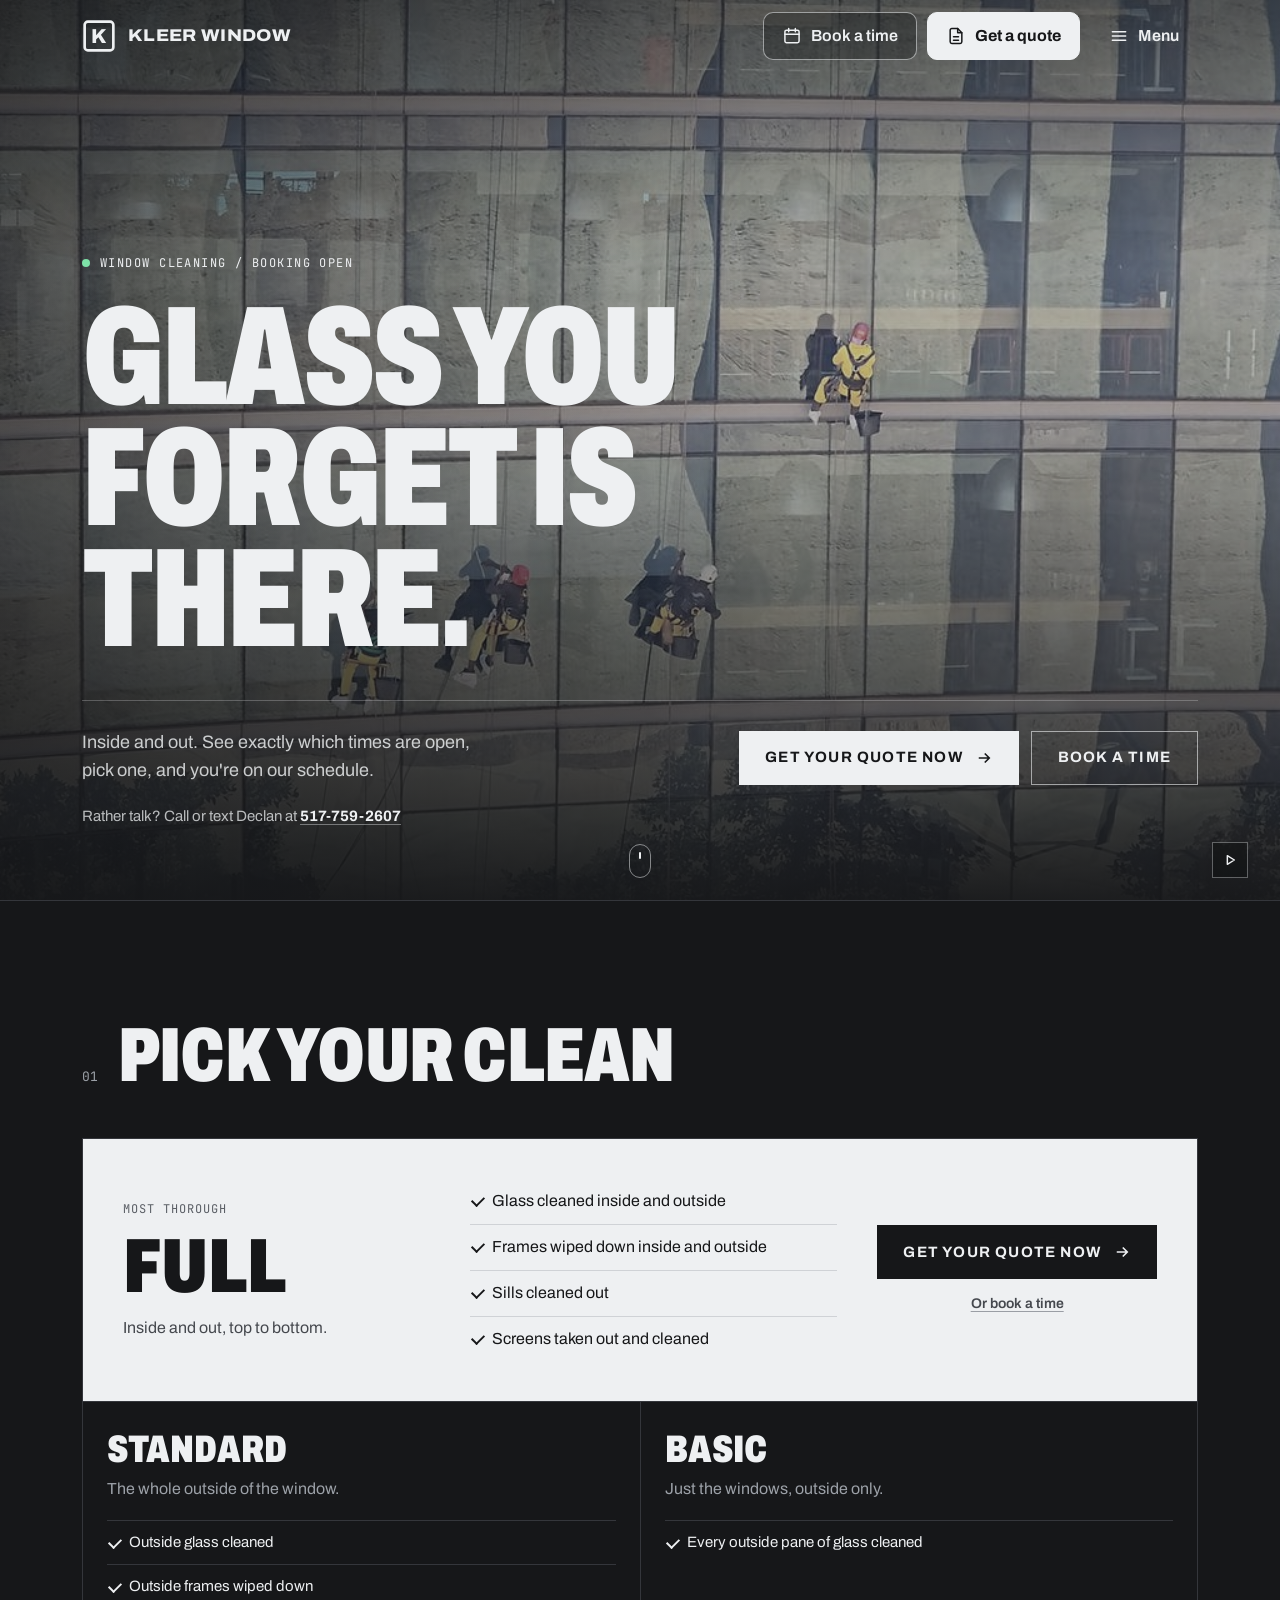
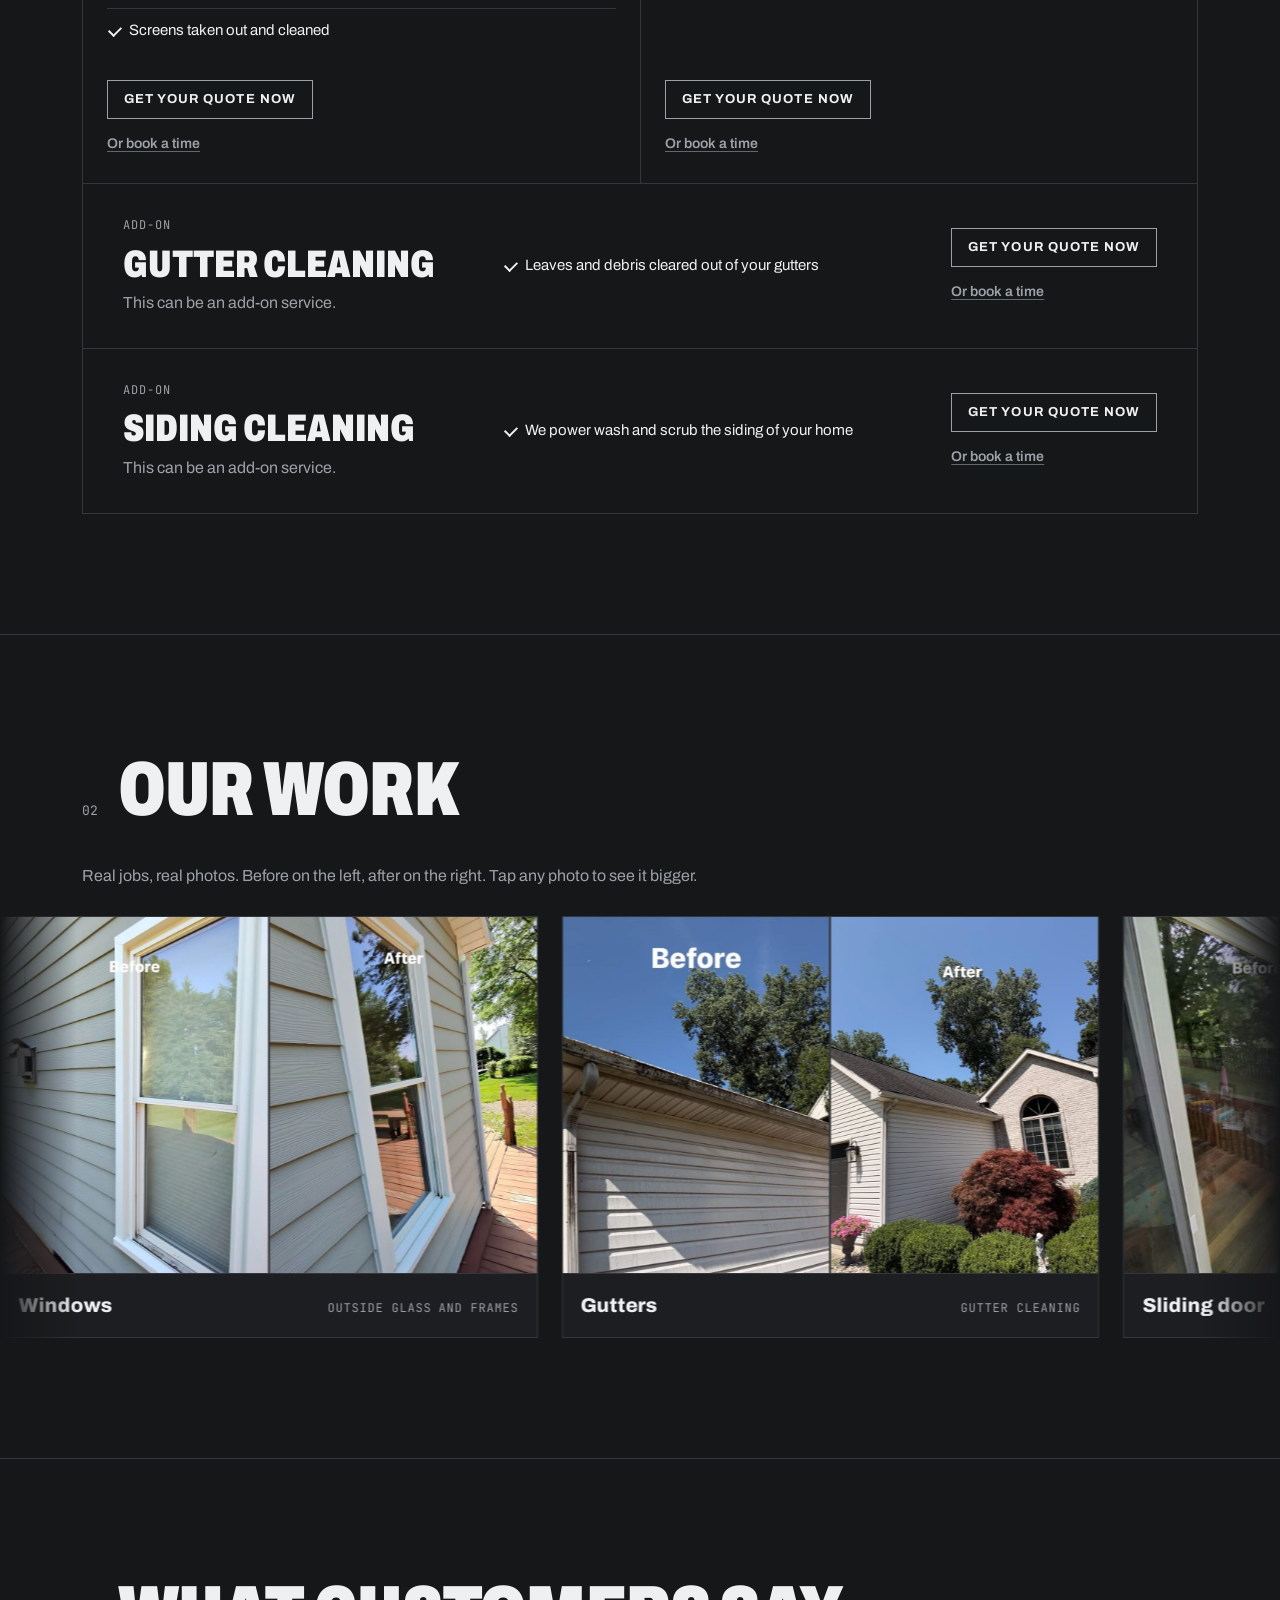
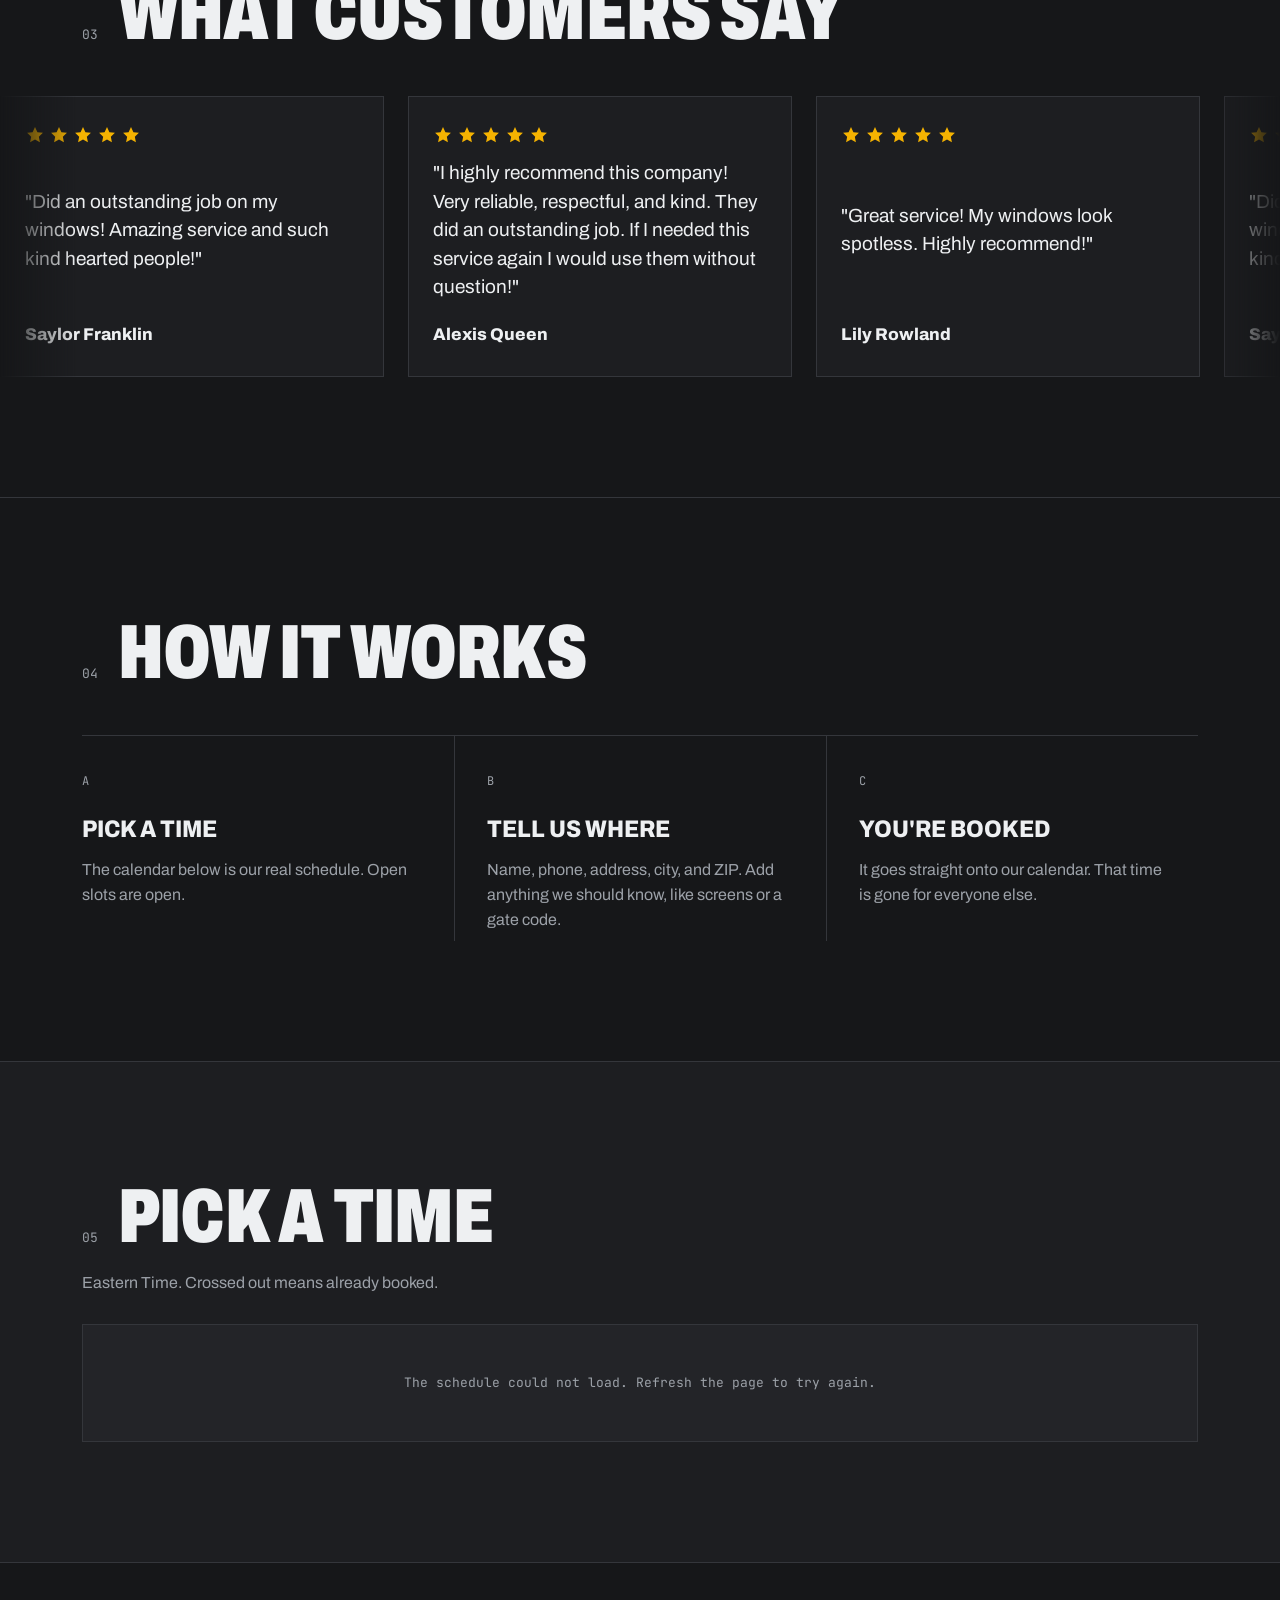
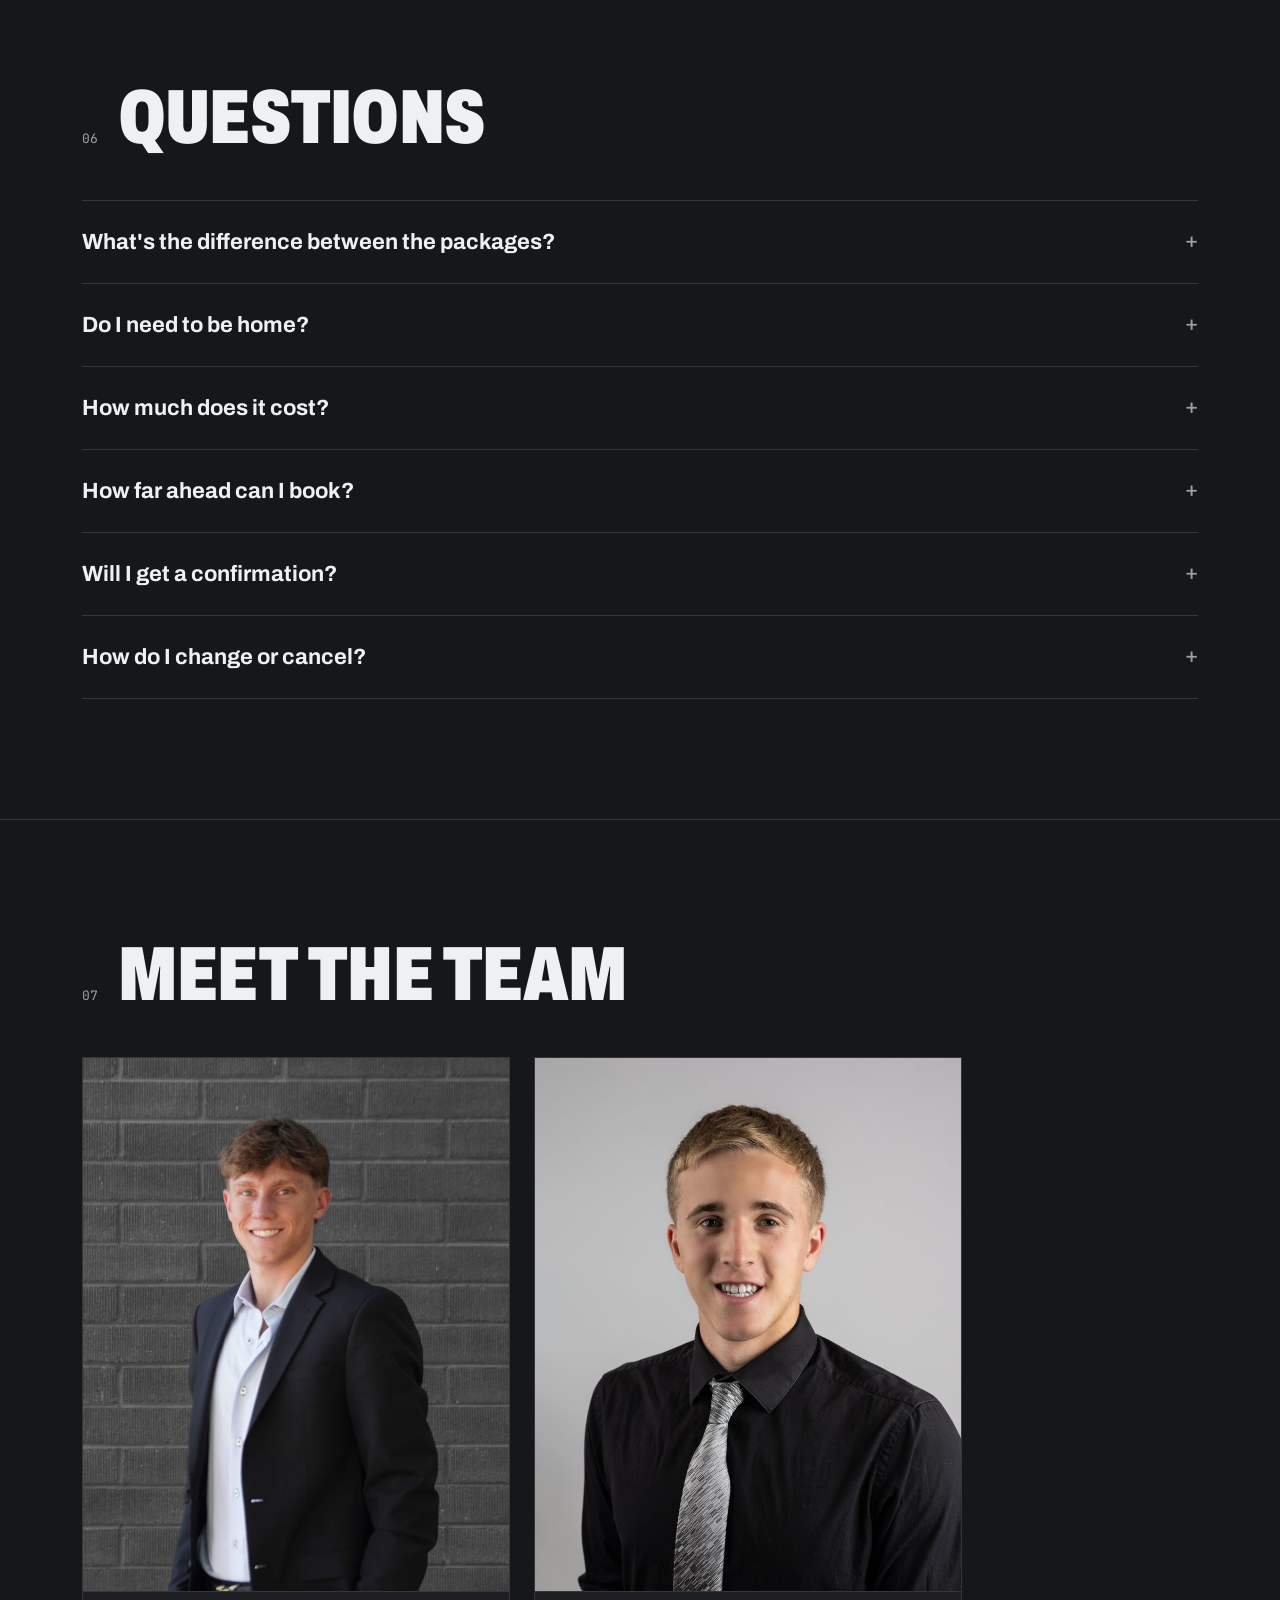
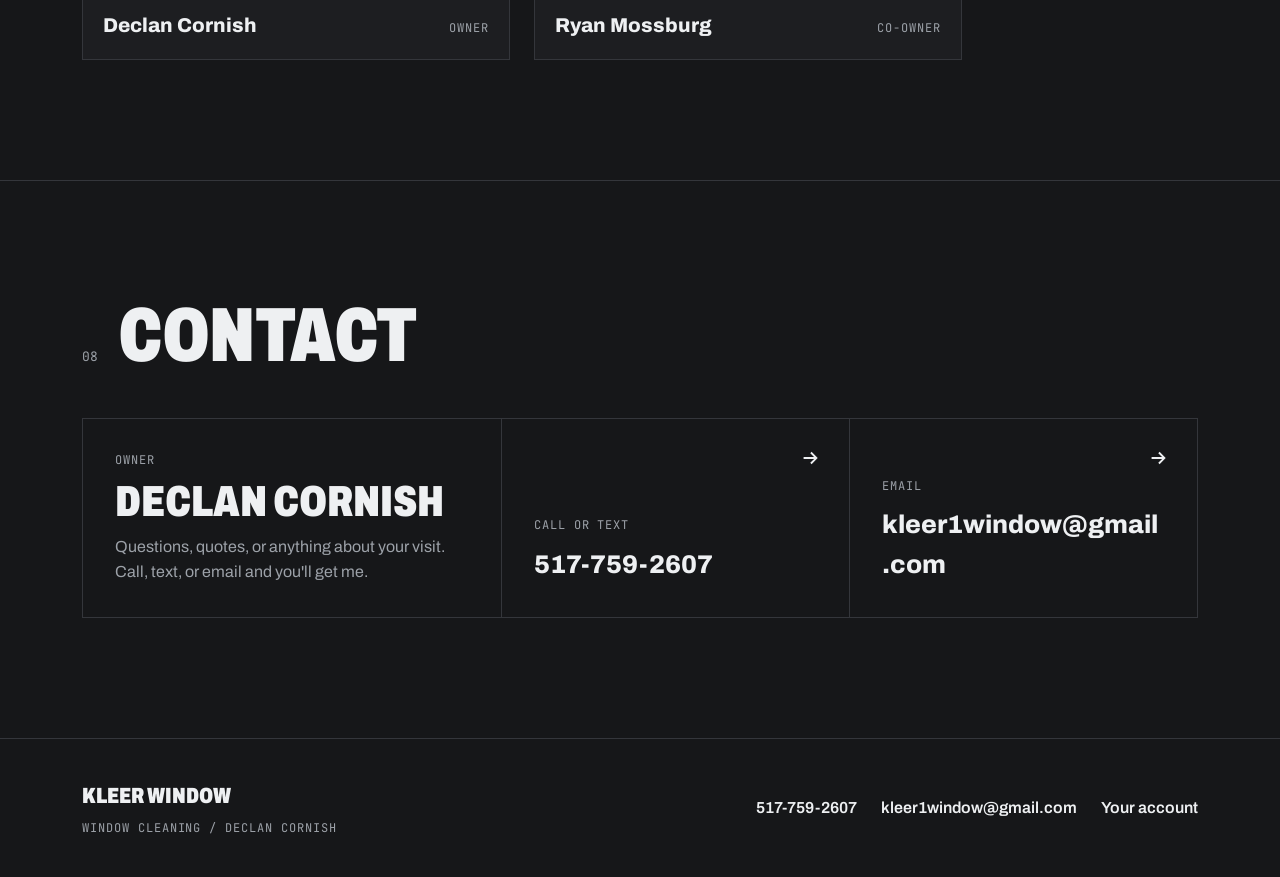
==== commit 3c20b475: "Our work: tap a photo to enlarge it Co-Authored-By: Claude Opus 5.5 <noreply@anthropic.com>" ====
--- a/index.html
+++ b/index.html
@@ -55,7 +55,7 @@
   <link rel="preconnect" href="https://fonts.gstatic.com" crossorigin>
   <link href="https://fonts.googleapis.com/css2?family=Archivo:wdth,wght@62..125,400..900&family=JetBrains+Mono:wght@400;600&display=swap" rel="stylesheet">
   <link rel="preload" as="image" href="assets/media/hero-poster.jpg">
-  <link rel="stylesheet" href="assets/styles.css?v=20261110i">
+  <link rel="stylesheet" href="assets/styles.css?v=20261110j">
 </head>
 <body>
   <header class="nav" id="nav">
@@ -206,7 +206,7 @@
           <span class="num">02</span>
           <h2>Our work</h2>
         </header>
-        <p class="sub work-sub">Real jobs, real photos. Before on the left, after on the right.</p>
+        <p class="sub work-sub">Real jobs, real photos. Before on the left, after on the right. Tap any photo to see it bigger.</p>
       </div>
       <div class="work-marquee">
         <div class="work-track">
@@ -586,10 +586,11 @@
     </div>
   </footer>
 
-  <script src="assets/nav.js?v=20261110i"></script>
-  <script src="assets/config.js?v=20261110i"></script>
-  <script src="assets/hero.js?v=20261110i"></script>
-  <script src="assets/app.js?v=20261110i"></script>
-  <script src="assets/quote.js?v=20261110i"></script>
+  <script src="assets/nav.js?v=20261110j"></script>
+  <script src="assets/config.js?v=20261110j"></script>
+  <script src="assets/hero.js?v=20261110j"></script>
+  <script src="assets/app.js?v=20261110j"></script>
+  <script src="assets/quote.js?v=20261110j"></script>
+  <script src="assets/work.js?v=20261110j"></script>
 </body>
 </html>
--- a/assets/styles.css
+++ b/assets/styles.css
@@ -451,3 +451,19 @@
 }
 .review .stars { display: flex; gap: 4px; margin-bottom: -6px; }
 .review .stars svg { width: 20px; height: 20px; fill: #f5b301; }
+
+/* Our work: tap to enlarge */
+.work-track:not(.review-track) .work-card { cursor: zoom-in; }
+.work-card:focus-visible { outline: 3px solid #f1f2f4; outline-offset: 3px; }
+.no-scroll { overflow: hidden; }
+.work-view { width: 100vw; height: 100dvh; max-width: none; max-height: none; margin: 0; padding: 64px 24px 24px; border: 0; background: rgba(10, 11, 12, 0.94); color: #f1f2f4; overflow-y: auto; }
+.work-view::backdrop { background: rgba(10, 11, 12, 0.6); }
+.work-view-pair { display: grid; grid-template-columns: 1fr 1fr; gap: 6px; max-width: min(1100px, calc((100dvh - 150px) * 1.5)); margin: 0 auto; }
+.work-view-pair img { display: block; width: 100%; height: auto; aspect-ratio: 3 / 4; object-fit: cover; }
+.work-view-cap { text-align: center; font-weight: 800; font-size: 20px; margin: 16px 0 0; }
+.work-view-close { position: fixed; top: 14px; right: 16px; display: inline-flex; align-items: center; gap: 8px; min-height: 48px; padding: 0 18px; font: inherit; font-size: 16px; font-weight: 700; color: #161719; background: #f1f2f4; border: 0; border-radius: 6px; cursor: pointer; z-index: 2; }
+.work-view-close svg { width: 20px; height: 20px; fill: none; stroke: currentColor; stroke-width: 2.5; stroke-linecap: round; }
+@media (max-width: 760px) {
+  .work-view { padding: 76px 16px 24px; }
+  .work-view-pair { grid-template-columns: 1fr; max-width: 520px; gap: 12px; }
+}
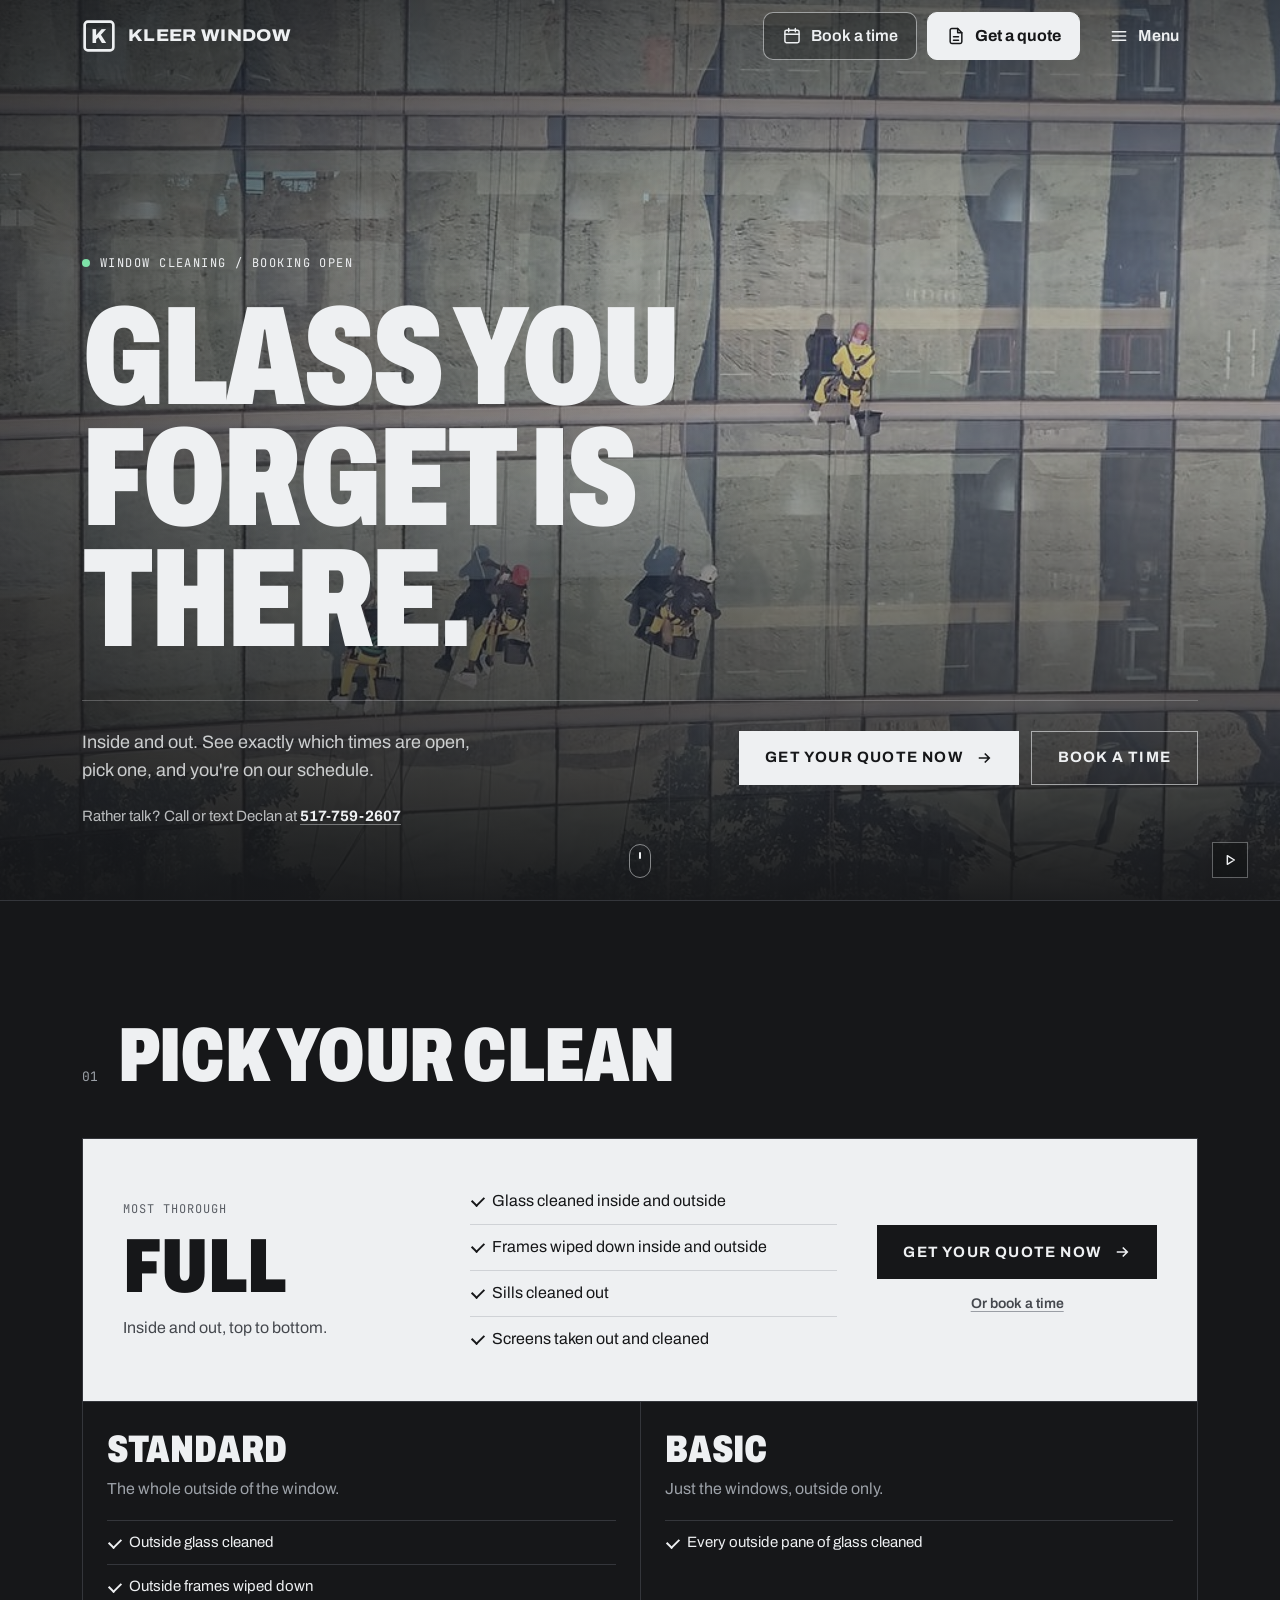
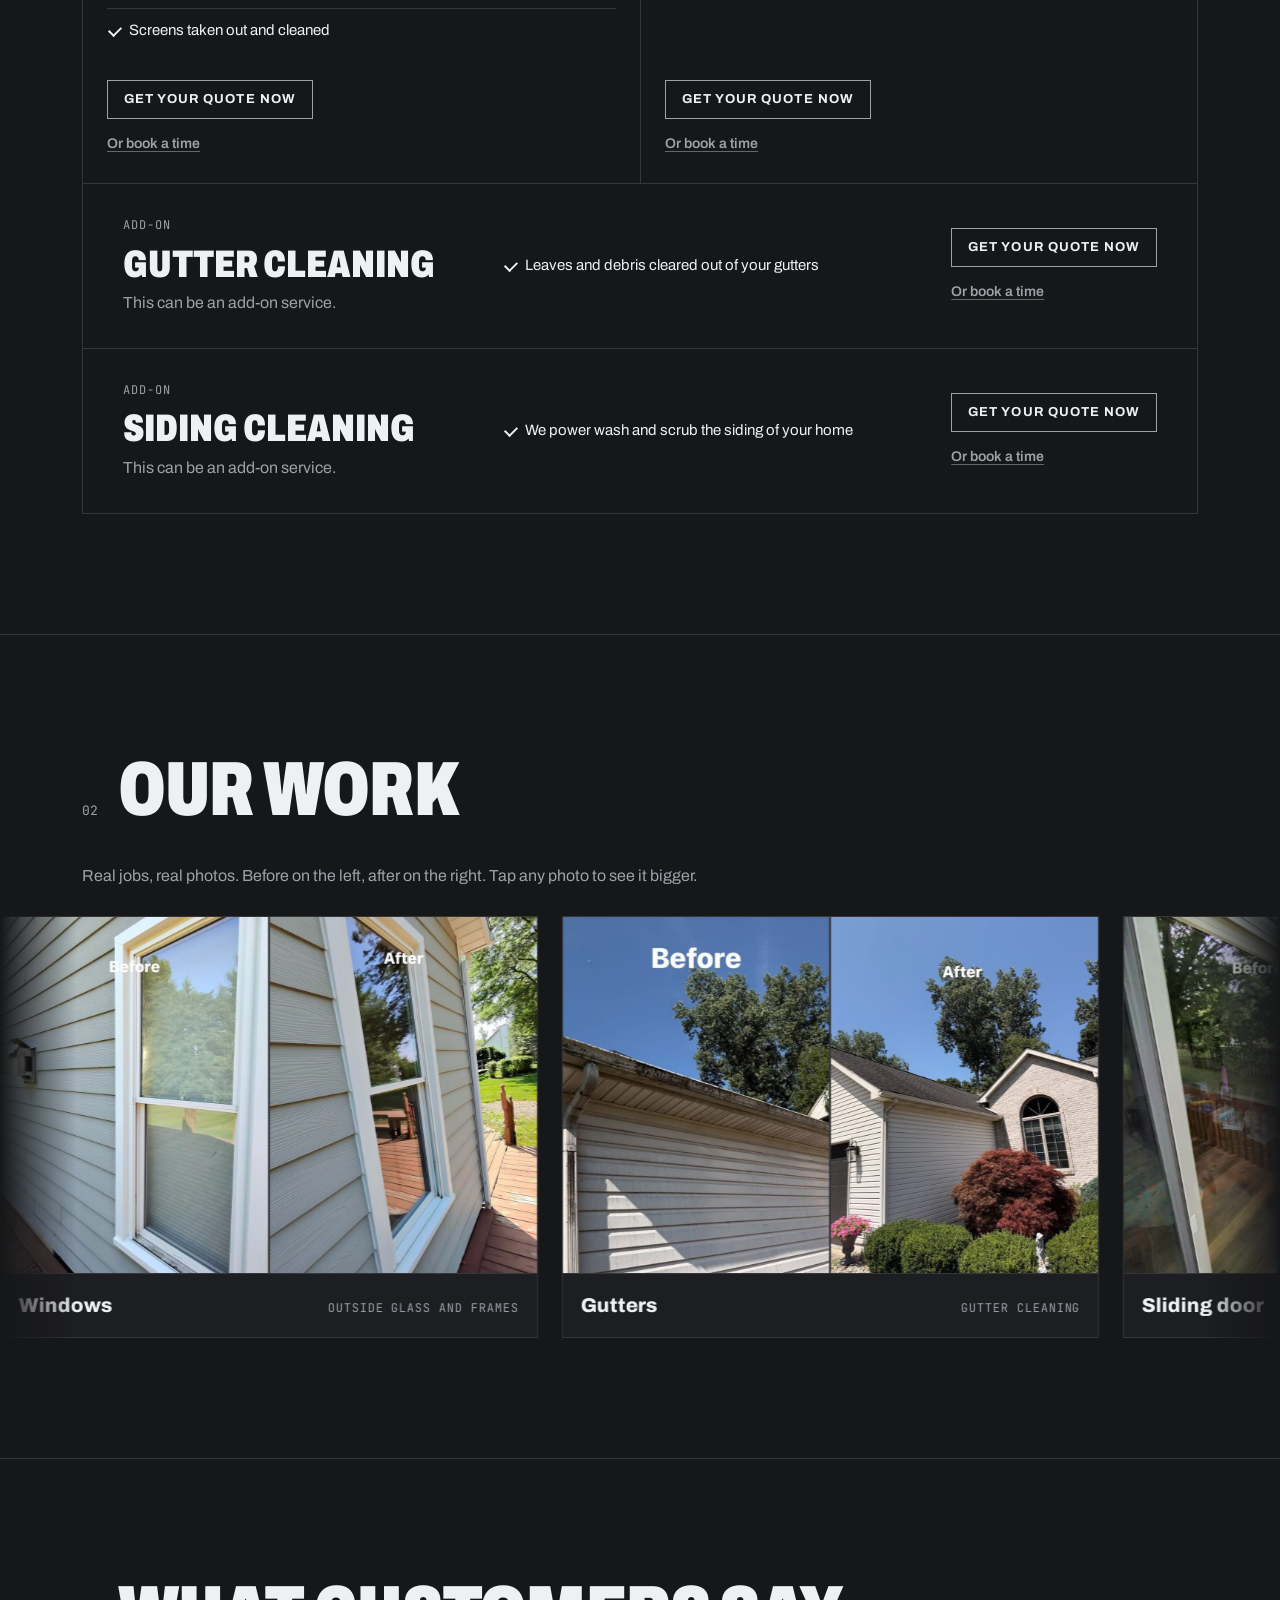
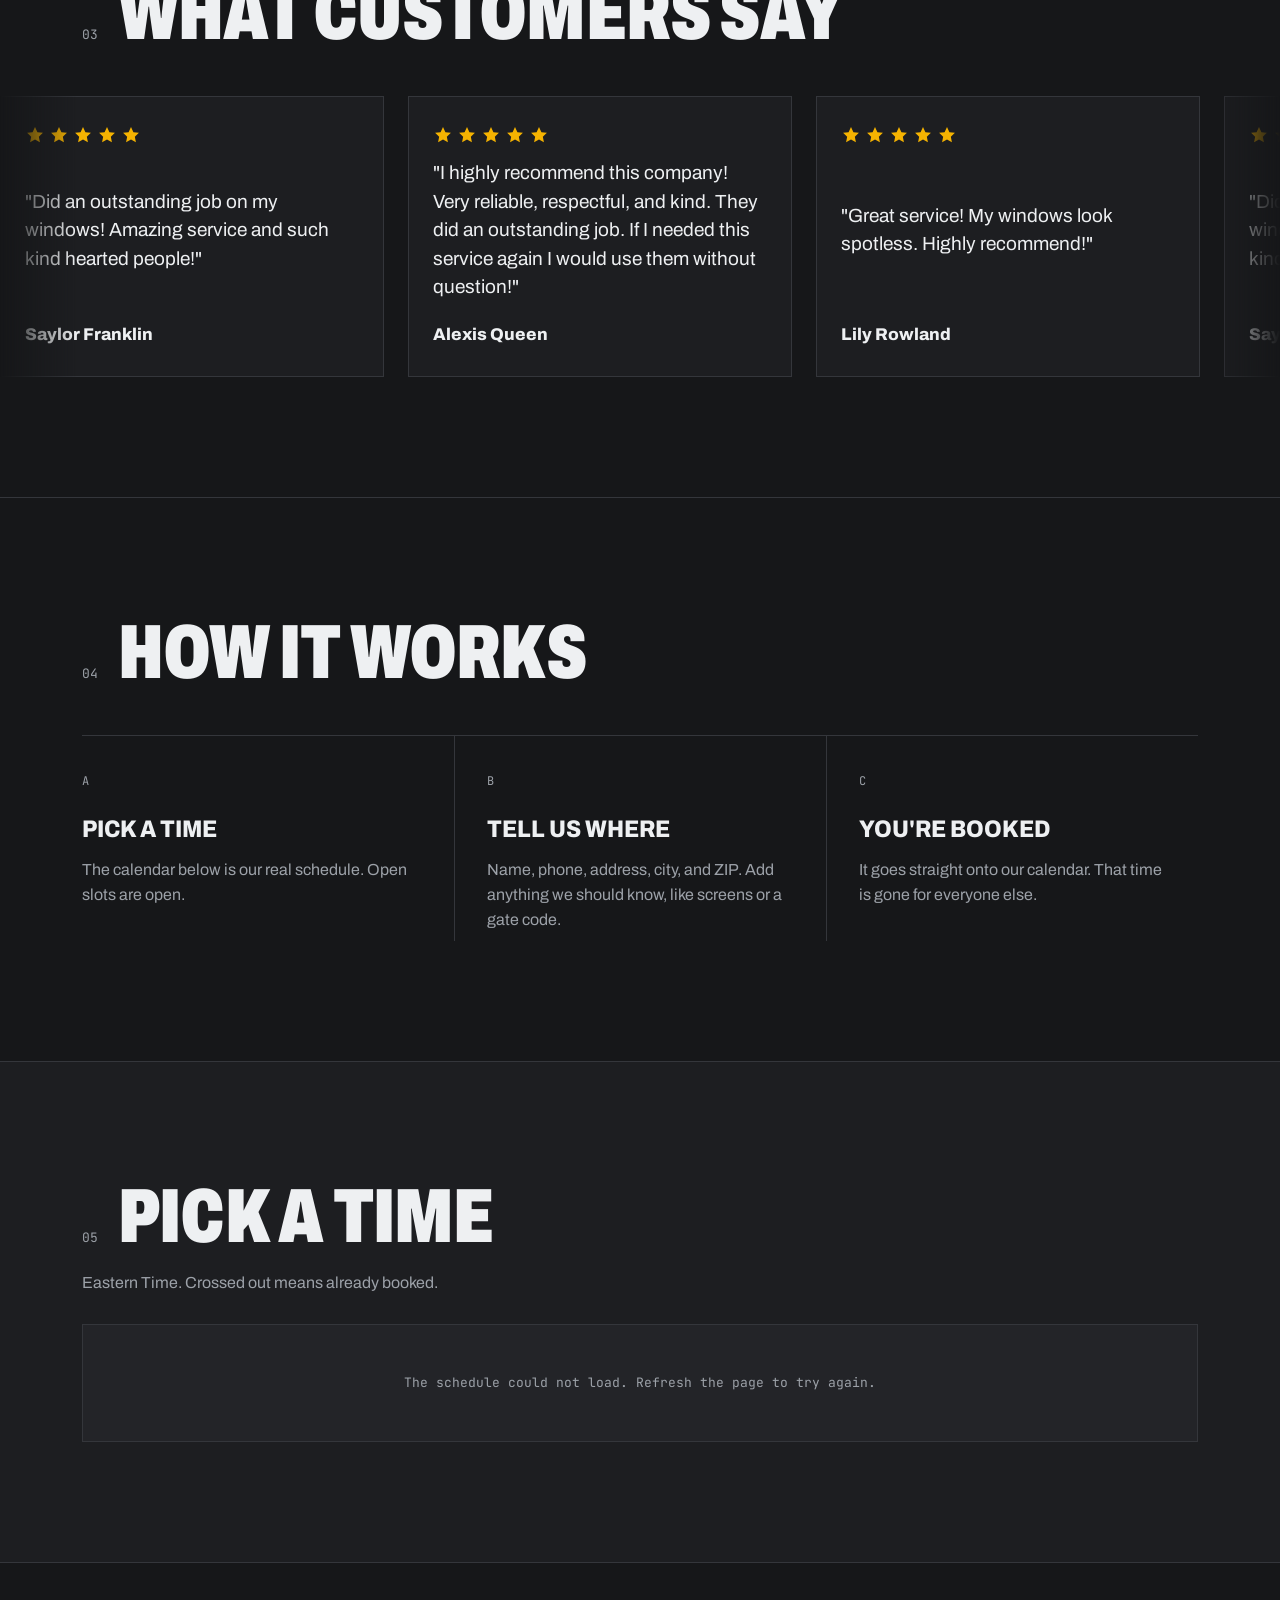
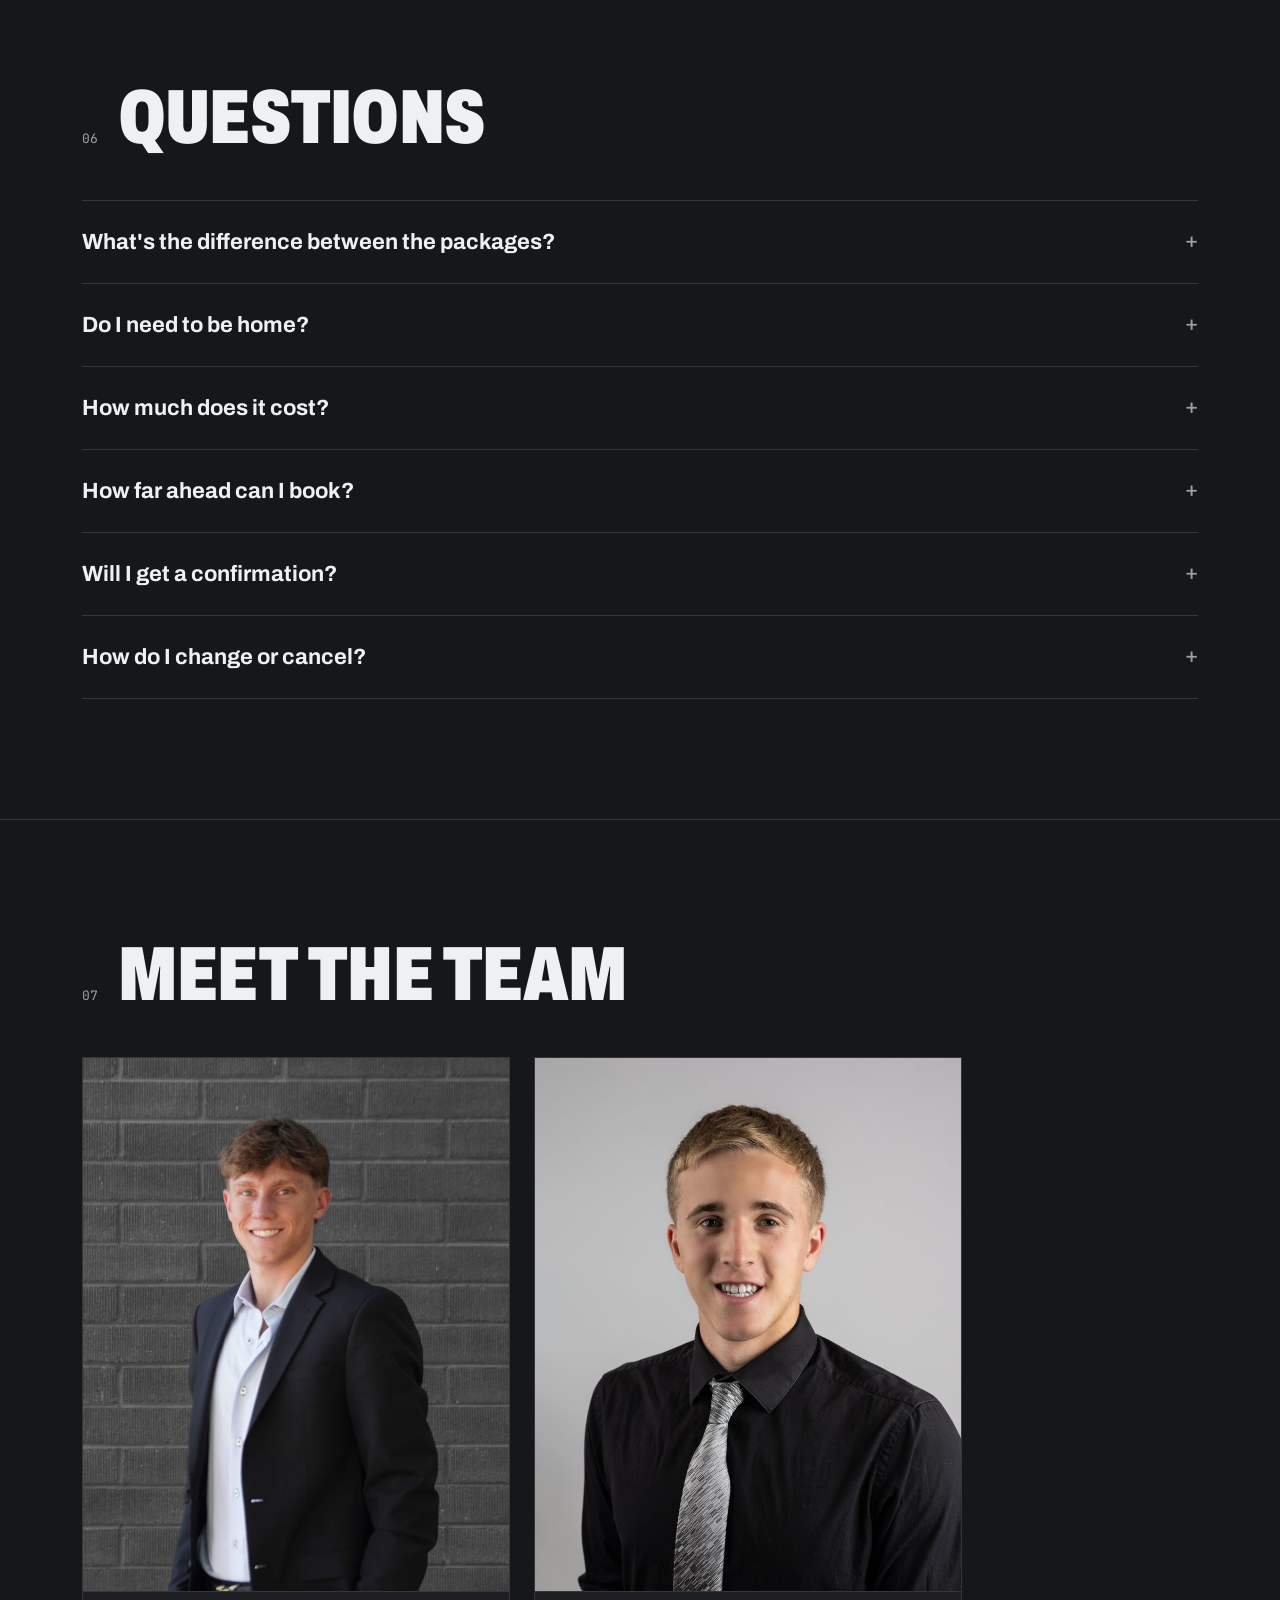
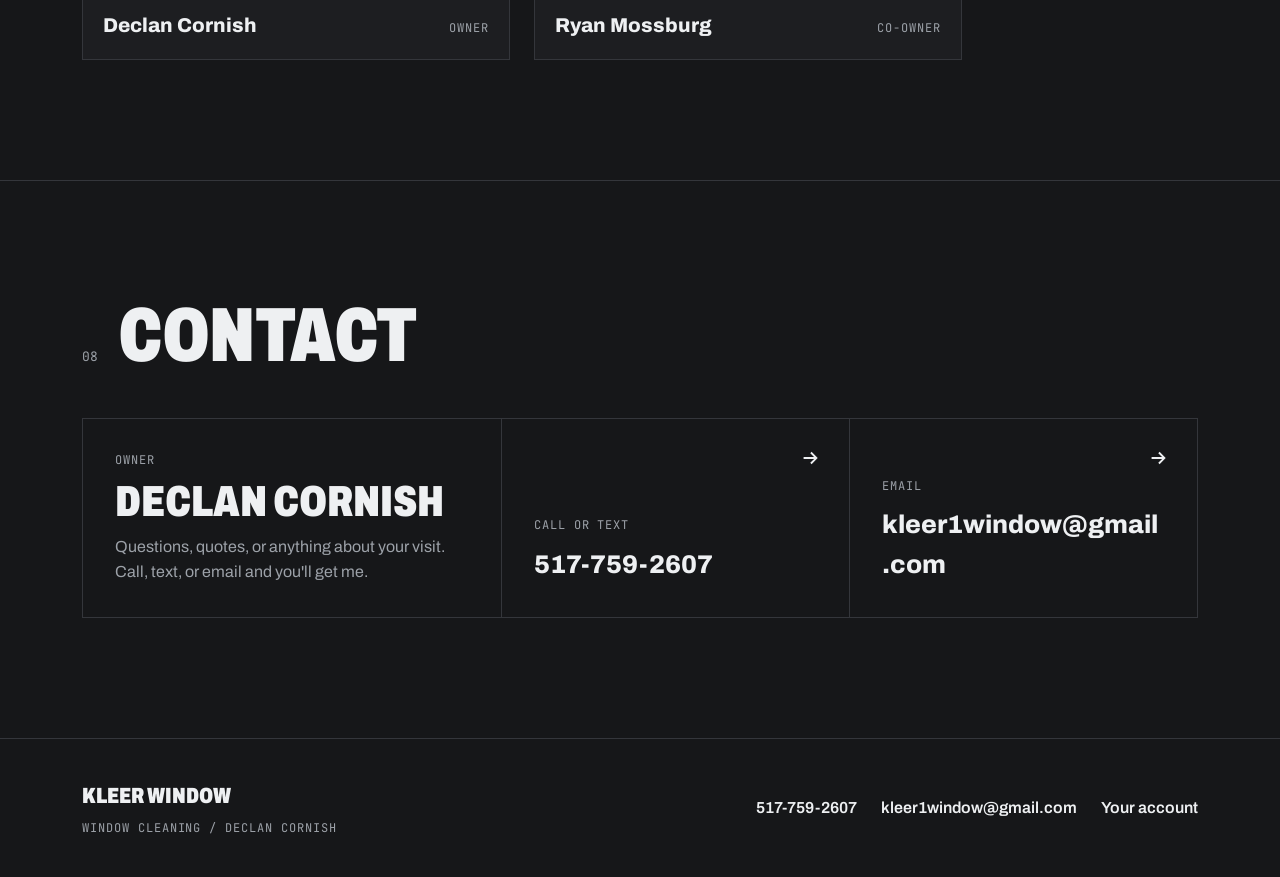
==== commit 7a6fae7a: "Our work: add two-story windows before/after Co-Authored-By: Claude Opus 5.5 <noreply@anthropic.com>" ====
--- a/index.html
+++ b/index.html
@@ -55,7 +55,7 @@
   <link rel="preconnect" href="https://fonts.gstatic.com" crossorigin>
   <link href="https://fonts.googleapis.com/css2?family=Archivo:wdth,wght@62..125,400..900&family=JetBrains+Mono:wght@400;600&display=swap" rel="stylesheet">
   <link rel="preload" as="image" href="assets/media/hero-poster.jpg">
-  <link rel="stylesheet" href="assets/styles.css?v=20261110j">
+  <link rel="stylesheet" href="assets/styles.css?v=20261110k">
 </head>
 <body>
   <header class="nav" id="nav">
@@ -231,6 +231,13 @@
               </div>
               <figcaption><span class="team-name">Sliding door</span><span class="mono">Glass and frame</span></figcaption>
             </figure>
+                        <figure class="work-card">
+              <div class="work-pair">
+                <img src="assets/media/work-tall-before.jpg" alt="Before: a wall of tall two-story windows" width="720" height="960" decoding="async">
+                <img src="assets/media/work-tall-after.jpg" alt="After: a wall of tall two-story windows" width="720" height="960" decoding="async">
+              </div>
+              <figcaption><span class="team-name">Two-story windows</span><span class="mono">Outside glass and frames</span></figcaption>
+            </figure>
             <figure class="work-card" aria-hidden="true">
               <div class="work-pair">
                 <img src="assets/media/work-window-before.jpg" alt="" width="720" height="960" decoding="async">
@@ -252,6 +259,13 @@
               </div>
               <figcaption><span class="team-name">Sliding door</span><span class="mono">Glass and frame</span></figcaption>
             </figure>
+                        <figure class="work-card" aria-hidden="true">
+              <div class="work-pair">
+                <img src="assets/media/work-tall-before.jpg" alt="" width="720" height="960" decoding="async">
+                <img src="assets/media/work-tall-after.jpg" alt="" width="720" height="960" decoding="async">
+              </div>
+              <figcaption><span class="team-name">Two-story windows</span><span class="mono">Outside glass and frames</span></figcaption>
+            </figure>
             <figure class="work-card" aria-hidden="true">
               <div class="work-pair">
                 <img src="assets/media/work-window-before.jpg" alt="" width="720" height="960" decoding="async">
@@ -273,6 +287,13 @@
               </div>
               <figcaption><span class="team-name">Sliding door</span><span class="mono">Glass and frame</span></figcaption>
             </figure>
+                        <figure class="work-card" aria-hidden="true">
+              <div class="work-pair">
+                <img src="assets/media/work-tall-before.jpg" alt="" width="720" height="960" decoding="async">
+                <img src="assets/media/work-tall-after.jpg" alt="" width="720" height="960" decoding="async">
+              </div>
+              <figcaption><span class="team-name">Two-story windows</span><span class="mono">Outside glass and frames</span></figcaption>
+            </figure>
             <figure class="work-card" aria-hidden="true">
               <div class="work-pair">
                 <img src="assets/media/work-window-before.jpg" alt="" width="720" height="960" decoding="async">
@@ -293,6 +314,13 @@
                 <img src="assets/media/work-door-after.jpg" alt="" width="720" height="960" decoding="async">
               </div>
               <figcaption><span class="team-name">Sliding door</span><span class="mono">Glass and frame</span></figcaption>
+            </figure>
+                        <figure class="work-card" aria-hidden="true">
+              <div class="work-pair">
+                <img src="assets/media/work-tall-before.jpg" alt="" width="720" height="960" decoding="async">
+                <img src="assets/media/work-tall-after.jpg" alt="" width="720" height="960" decoding="async">
+              </div>
+              <figcaption><span class="team-name">Two-story windows</span><span class="mono">Outside glass and frames</span></figcaption>
             </figure>
         </div>
       </div>
@@ -586,11 +614,11 @@
     </div>
   </footer>
 
-  <script src="assets/nav.js?v=20261110j"></script>
-  <script src="assets/config.js?v=20261110j"></script>
-  <script src="assets/hero.js?v=20261110j"></script>
-  <script src="assets/app.js?v=20261110j"></script>
-  <script src="assets/quote.js?v=20261110j"></script>
-  <script src="assets/work.js?v=20261110j"></script>
+  <script src="assets/nav.js?v=20261110k"></script>
+  <script src="assets/config.js?v=20261110k"></script>
+  <script src="assets/hero.js?v=20261110k"></script>
+  <script src="assets/app.js?v=20261110k"></script>
+  <script src="assets/quote.js?v=20261110k"></script>
+  <script src="assets/work.js?v=20261110k"></script>
 </body>
 </html>
--- a/assets/styles.css
+++ b/assets/styles.css
@@ -420,7 +420,7 @@
 /* Our work: before and after, moving strip */
 .work-sub { margin: -8px 0 28px; }
 .work-marquee { overflow: hidden; -webkit-mask-image: linear-gradient(90deg, transparent, #000 6%, #000 94%, transparent); mask-image: linear-gradient(90deg, transparent, #000 6%, #000 94%, transparent); }
-.work-track { display: flex; gap: 24px; width: max-content; padding-right: 24px; animation: work-slide 60s linear infinite; will-change: transform; }
+.work-track { display: flex; gap: 24px; width: max-content; padding-right: 24px; animation: work-slide 80s linear infinite; will-change: transform; }
 .work-marquee:hover .work-track, .work-marquee:focus-within .work-track { animation-play-state: paused; }
 @keyframes work-slide { from { transform: translate3d(-50%, 0, 0); } to { transform: translate3d(0, 0, 0); } }
 .work-card { flex: 0 0 auto; width: clamp(280px, 42vw, 540px); margin: 0; border: 1px solid var(--line); background: var(--bg-2); }
@@ -429,11 +429,11 @@
 .work-card figcaption { display: flex; justify-content: space-between; align-items: baseline; gap: 12px; padding: 16px 18px; border-top: 1px solid var(--line); }
 .work-card .mono { margin: 0; text-align: right; }
 @media (max-width: 760px) {
-  .work-track { gap: 16px; padding-right: 16px; animation-duration: 45s; }
+  .work-track { gap: 16px; padding-right: 16px; animation-duration: 60s; }
   .work-card { width: 78vw; }
 }
 @media (prefers-reduced-motion: reduce) {
-  .work-track { animation-duration: 100s; }
+  .work-track { animation-duration: 135s; }
 }
 
 /* Reviews */
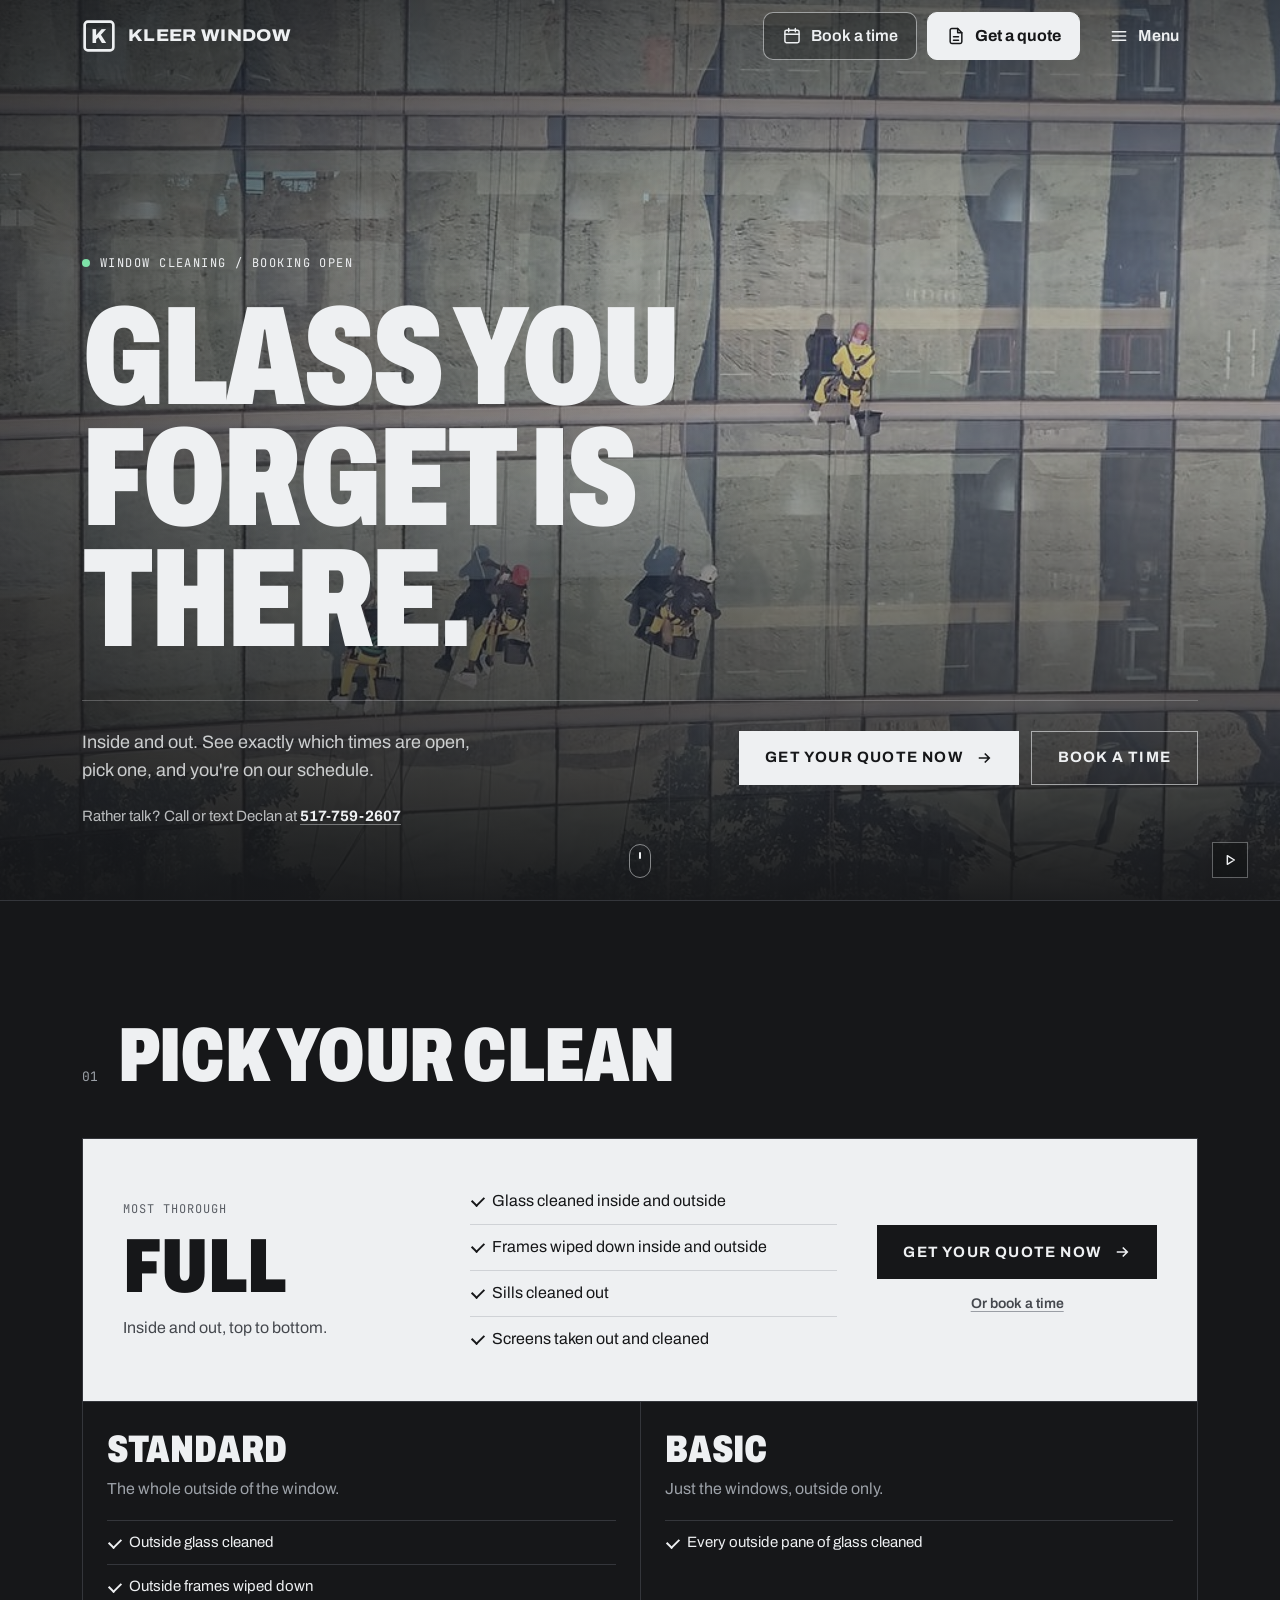
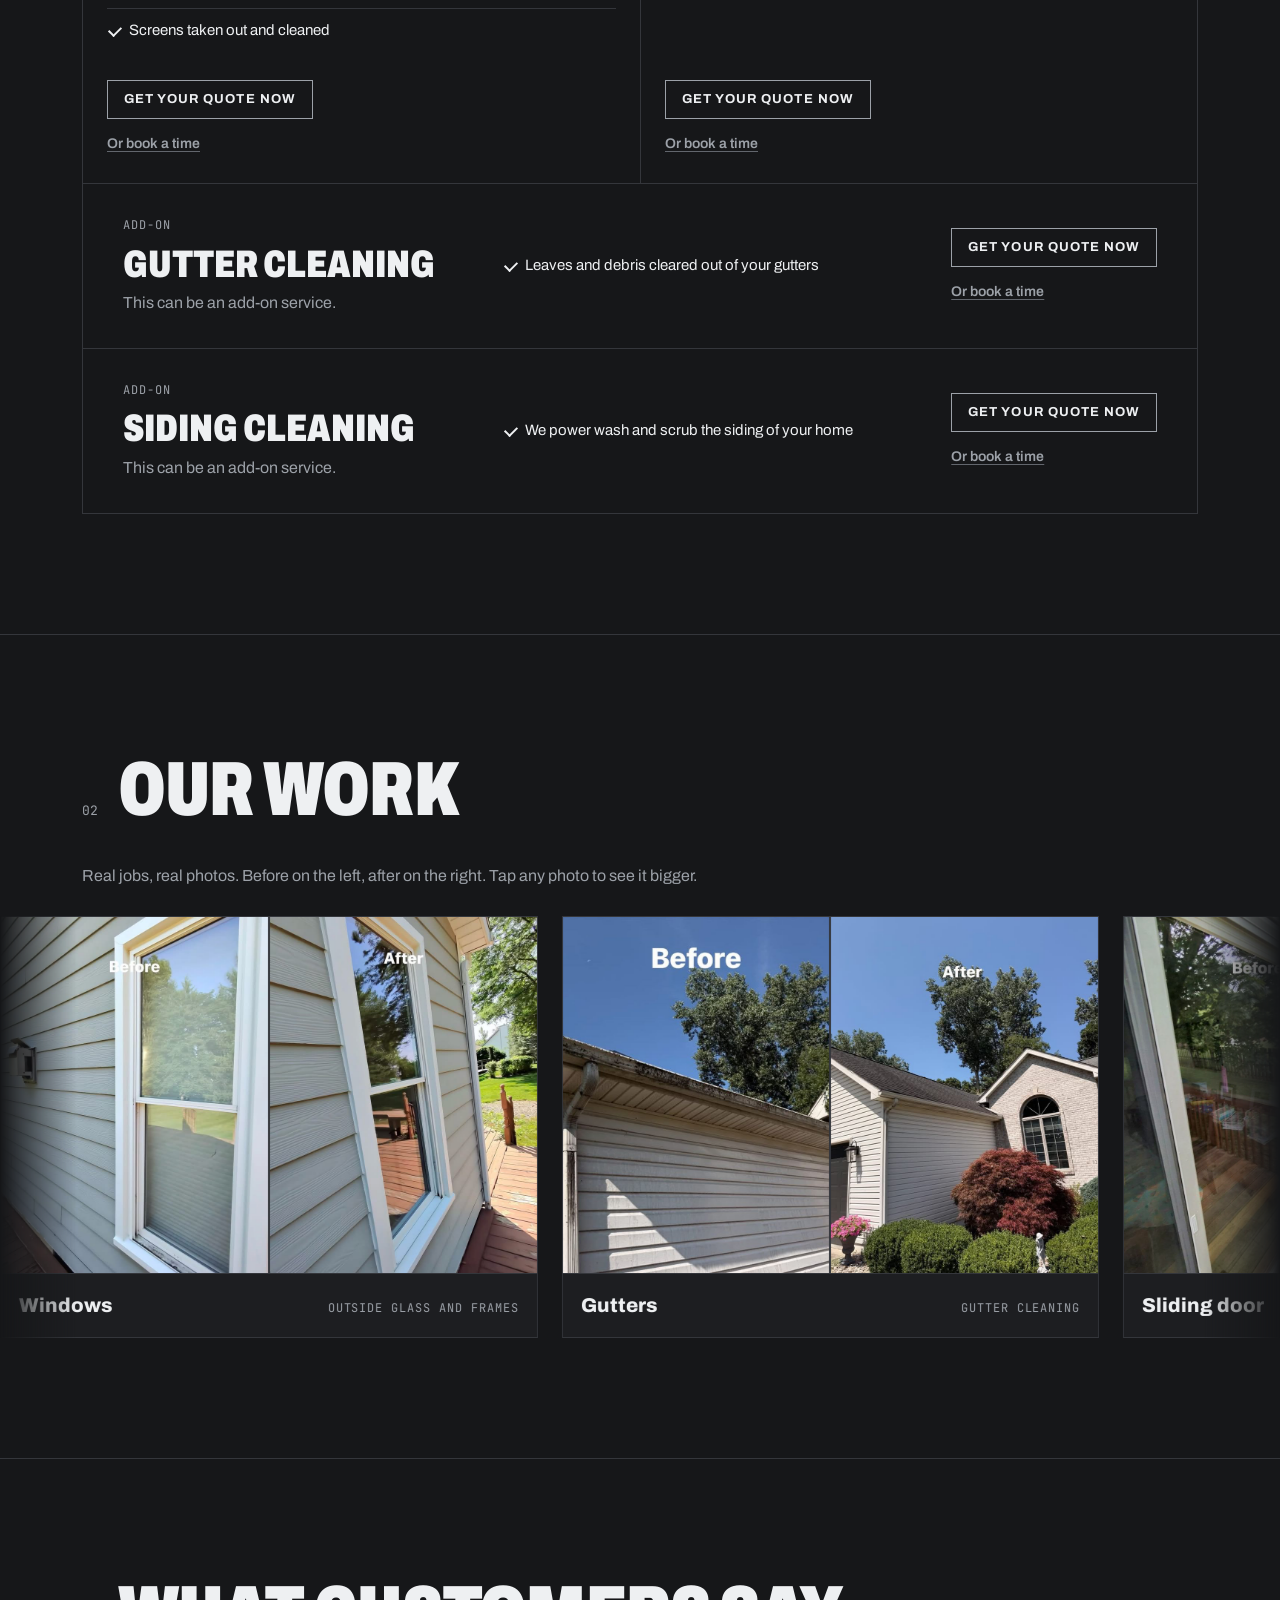
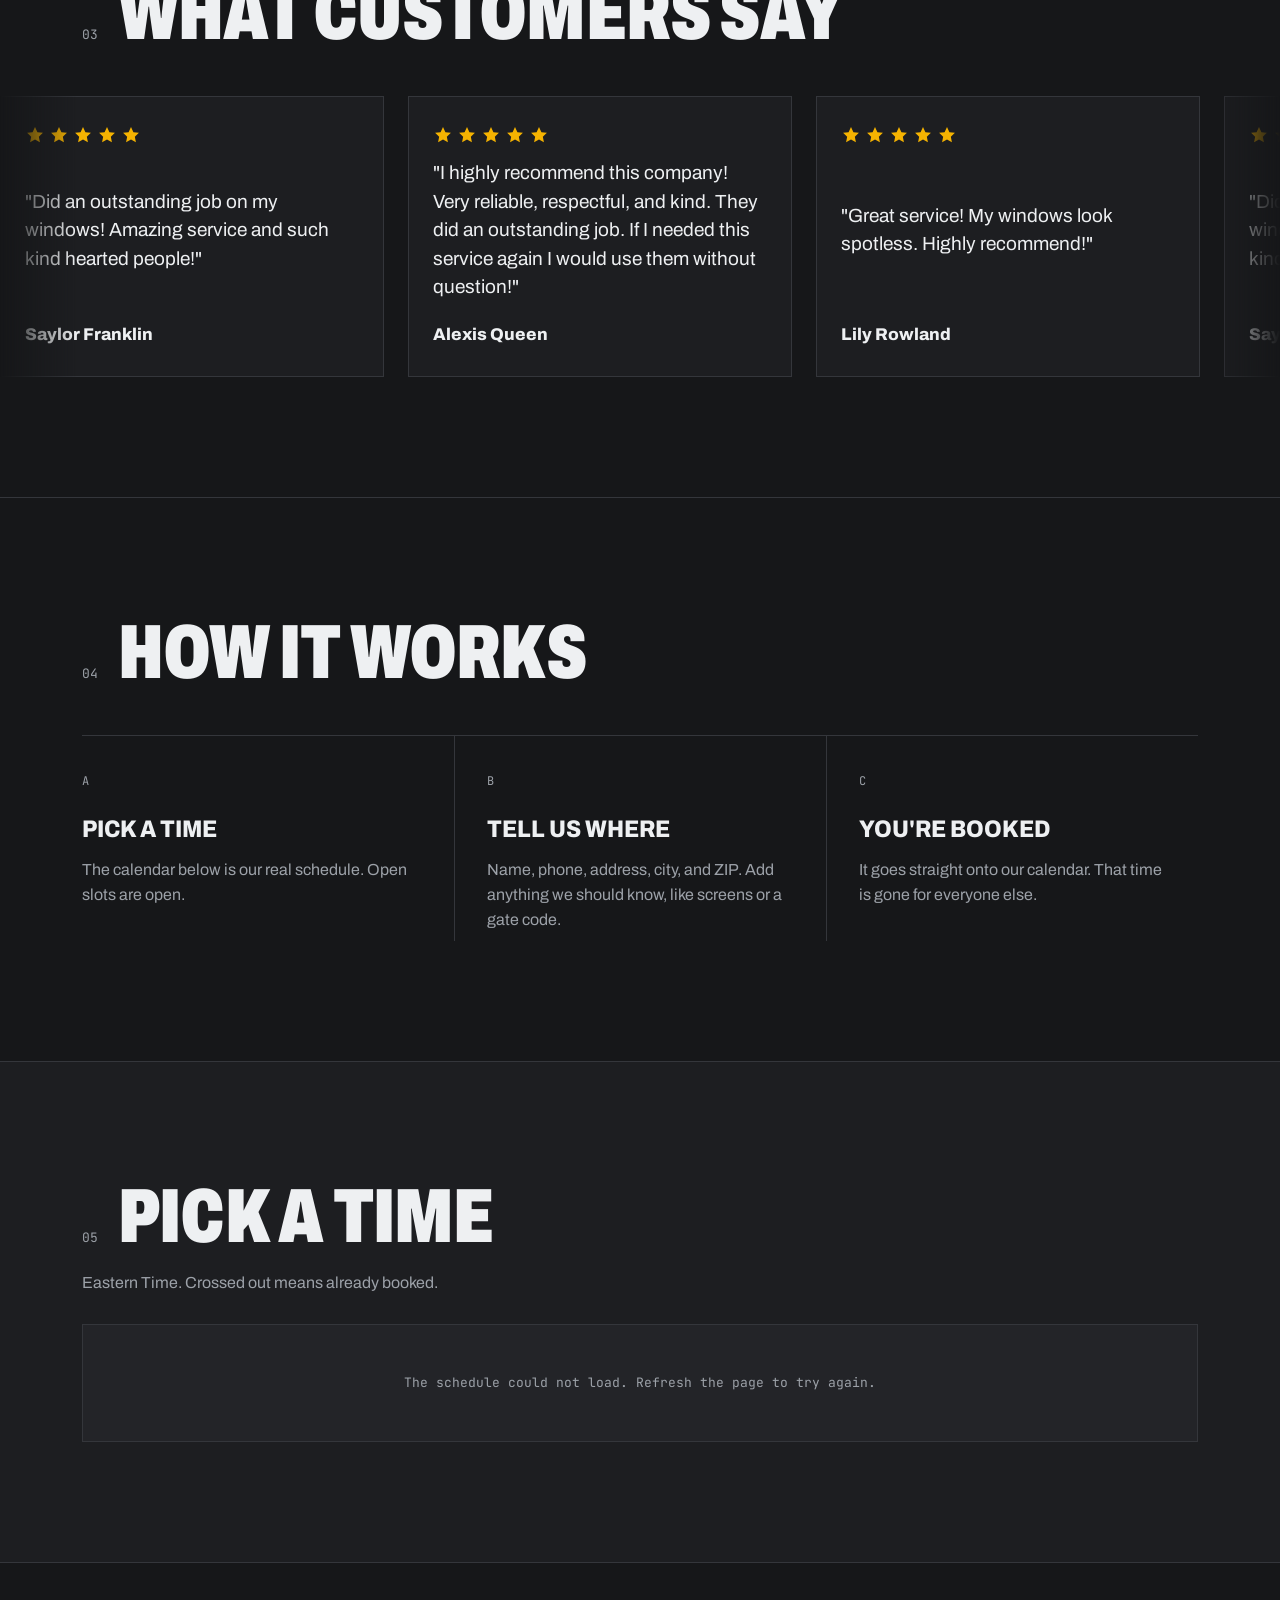
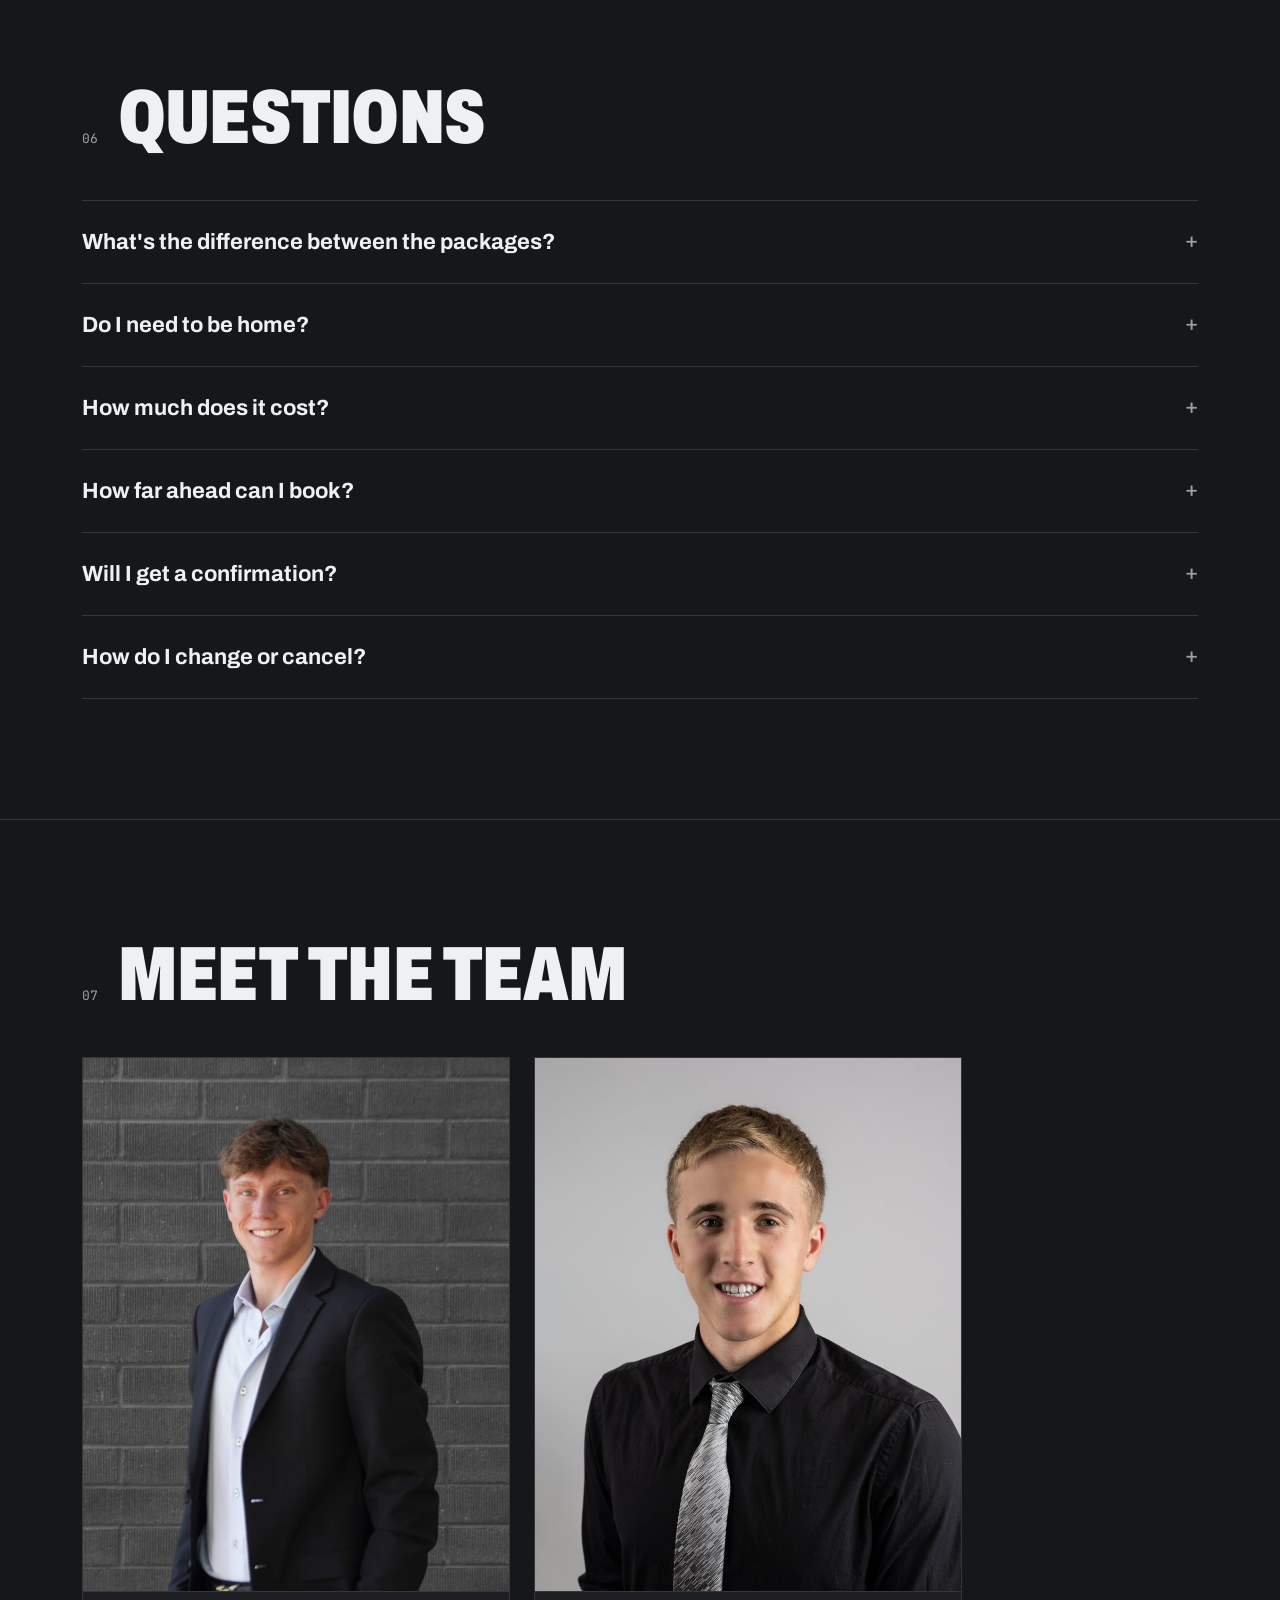
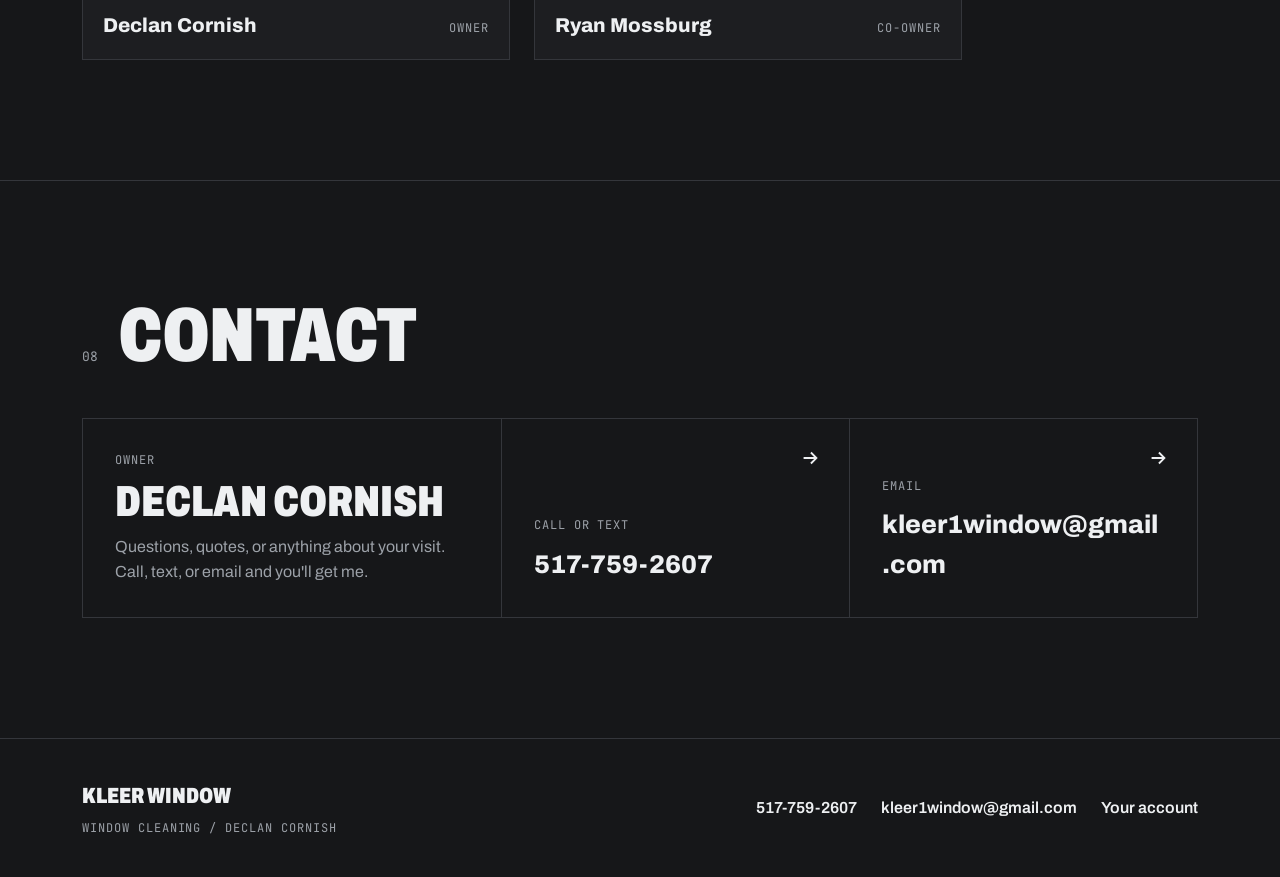
==== commit ba9d51f7: "Our work: add window and sill before/after Co-Authored-By: Claude Opus 5.5 <noreply@anthropic.com>" ====
--- a/index.html
+++ b/index.html
@@ -55,7 +55,7 @@
   <link rel="preconnect" href="https://fonts.gstatic.com" crossorigin>
   <link href="https://fonts.googleapis.com/css2?family=Archivo:wdth,wght@62..125,400..900&family=JetBrains+Mono:wght@400;600&display=swap" rel="stylesheet">
   <link rel="preload" as="image" href="assets/media/hero-poster.jpg">
-  <link rel="stylesheet" href="assets/styles.css?v=20261110k">
+  <link rel="stylesheet" href="assets/styles.css?v=20261112a">
 </head>
 <body>
   <header class="nav" id="nav">
@@ -238,6 +238,13 @@
               </div>
               <figcaption><span class="team-name">Two-story windows</span><span class="mono">Outside glass and frames</span></figcaption>
             </figure>
+                        <figure class="work-card">
+              <div class="work-pair">
+                <img src="assets/media/work-sill-before.jpg" alt="Before: a dirty window and sill on tan siding" width="720" height="960" decoding="async">
+                <img src="assets/media/work-sill-after.jpg" alt="After: a clean window and sill on tan siding" width="720" height="960" decoding="async">
+              </div>
+              <figcaption><span class="team-name">Window and sill</span><span class="mono">Glass, frames and sill</span></figcaption>
+            </figure>
             <figure class="work-card" aria-hidden="true">
               <div class="work-pair">
                 <img src="assets/media/work-window-before.jpg" alt="" width="720" height="960" decoding="async">
@@ -266,6 +273,13 @@
               </div>
               <figcaption><span class="team-name">Two-story windows</span><span class="mono">Outside glass and frames</span></figcaption>
             </figure>
+                        <figure class="work-card" aria-hidden="true">
+              <div class="work-pair">
+                <img src="assets/media/work-sill-before.jpg" alt="" width="720" height="960" decoding="async">
+                <img src="assets/media/work-sill-after.jpg" alt="" width="720" height="960" decoding="async">
+              </div>
+              <figcaption><span class="team-name">Window and sill</span><span class="mono">Glass, frames and sill</span></figcaption>
+            </figure>
             <figure class="work-card" aria-hidden="true">
               <div class="work-pair">
                 <img src="assets/media/work-window-before.jpg" alt="" width="720" height="960" decoding="async">
@@ -294,6 +308,13 @@
               </div>
               <figcaption><span class="team-name">Two-story windows</span><span class="mono">Outside glass and frames</span></figcaption>
             </figure>
+                        <figure class="work-card" aria-hidden="true">
+              <div class="work-pair">
+                <img src="assets/media/work-sill-before.jpg" alt="" width="720" height="960" decoding="async">
+                <img src="assets/media/work-sill-after.jpg" alt="" width="720" height="960" decoding="async">
+              </div>
+              <figcaption><span class="team-name">Window and sill</span><span class="mono">Glass, frames and sill</span></figcaption>
+            </figure>
             <figure class="work-card" aria-hidden="true">
               <div class="work-pair">
                 <img src="assets/media/work-window-before.jpg" alt="" width="720" height="960" decoding="async">
@@ -321,6 +342,13 @@
                 <img src="assets/media/work-tall-after.jpg" alt="" width="720" height="960" decoding="async">
               </div>
               <figcaption><span class="team-name">Two-story windows</span><span class="mono">Outside glass and frames</span></figcaption>
+            </figure>
+                        <figure class="work-card" aria-hidden="true">
+              <div class="work-pair">
+                <img src="assets/media/work-sill-before.jpg" alt="" width="720" height="960" decoding="async">
+                <img src="assets/media/work-sill-after.jpg" alt="" width="720" height="960" decoding="async">
+              </div>
+              <figcaption><span class="team-name">Window and sill</span><span class="mono">Glass, frames and sill</span></figcaption>
             </figure>
         </div>
       </div>
@@ -614,11 +642,11 @@
     </div>
   </footer>
 
-  <script src="assets/nav.js?v=20261110k"></script>
-  <script src="assets/config.js?v=20261110k"></script>
-  <script src="assets/hero.js?v=20261110k"></script>
-  <script src="assets/app.js?v=20261110k"></script>
-  <script src="assets/quote.js?v=20261110k"></script>
-  <script src="assets/work.js?v=20261110k"></script>
+  <script src="assets/nav.js?v=20261112a"></script>
+  <script src="assets/config.js?v=20261112a"></script>
+  <script src="assets/hero.js?v=20261112a"></script>
+  <script src="assets/app.js?v=20261112a"></script>
+  <script src="assets/quote.js?v=20261112a"></script>
+  <script src="assets/work.js?v=20261112a"></script>
 </body>
 </html>
--- a/assets/styles.css
+++ b/assets/styles.css
@@ -420,7 +420,7 @@
 /* Our work: before and after, moving strip */
 .work-sub { margin: -8px 0 28px; }
 .work-marquee { overflow: hidden; -webkit-mask-image: linear-gradient(90deg, transparent, #000 6%, #000 94%, transparent); mask-image: linear-gradient(90deg, transparent, #000 6%, #000 94%, transparent); }
-.work-track { display: flex; gap: 24px; width: max-content; padding-right: 24px; animation: work-slide 80s linear infinite; will-change: transform; }
+.work-track { display: flex; gap: 24px; width: max-content; padding-right: 24px; animation: work-slide 100s linear infinite; will-change: transform; }
 .work-marquee:hover .work-track, .work-marquee:focus-within .work-track { animation-play-state: paused; }
 @keyframes work-slide { from { transform: translate3d(-50%, 0, 0); } to { transform: translate3d(0, 0, 0); } }
 .work-card { flex: 0 0 auto; width: clamp(280px, 42vw, 540px); margin: 0; border: 1px solid var(--line); background: var(--bg-2); }
@@ -429,11 +429,11 @@
 .work-card figcaption { display: flex; justify-content: space-between; align-items: baseline; gap: 12px; padding: 16px 18px; border-top: 1px solid var(--line); }
 .work-card .mono { margin: 0; text-align: right; }
 @media (max-width: 760px) {
-  .work-track { gap: 16px; padding-right: 16px; animation-duration: 60s; }
+  .work-track { gap: 16px; padding-right: 16px; animation-duration: 75s; }
   .work-card { width: 78vw; }
 }
 @media (prefers-reduced-motion: reduce) {
-  .work-track { animation-duration: 135s; }
+  .work-track { animation-duration: 170s; }
 }
 
 /* Reviews */
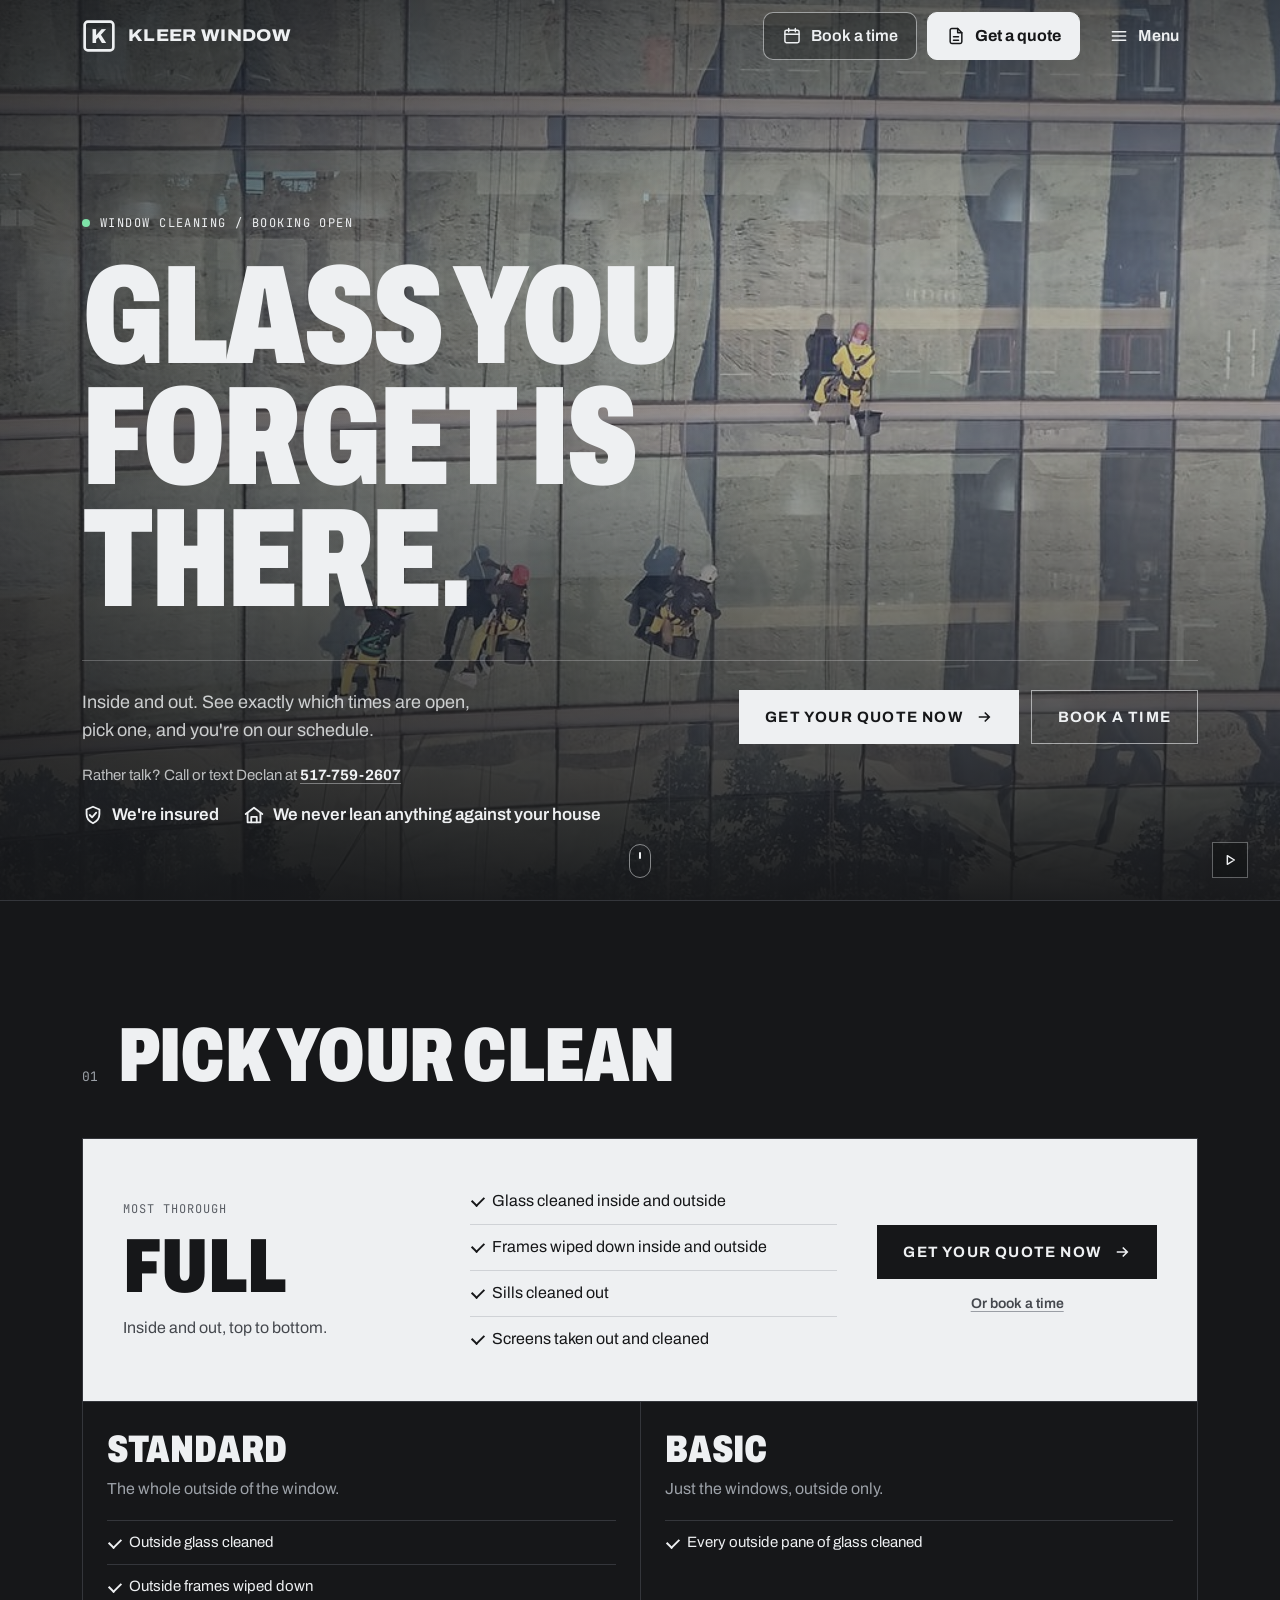
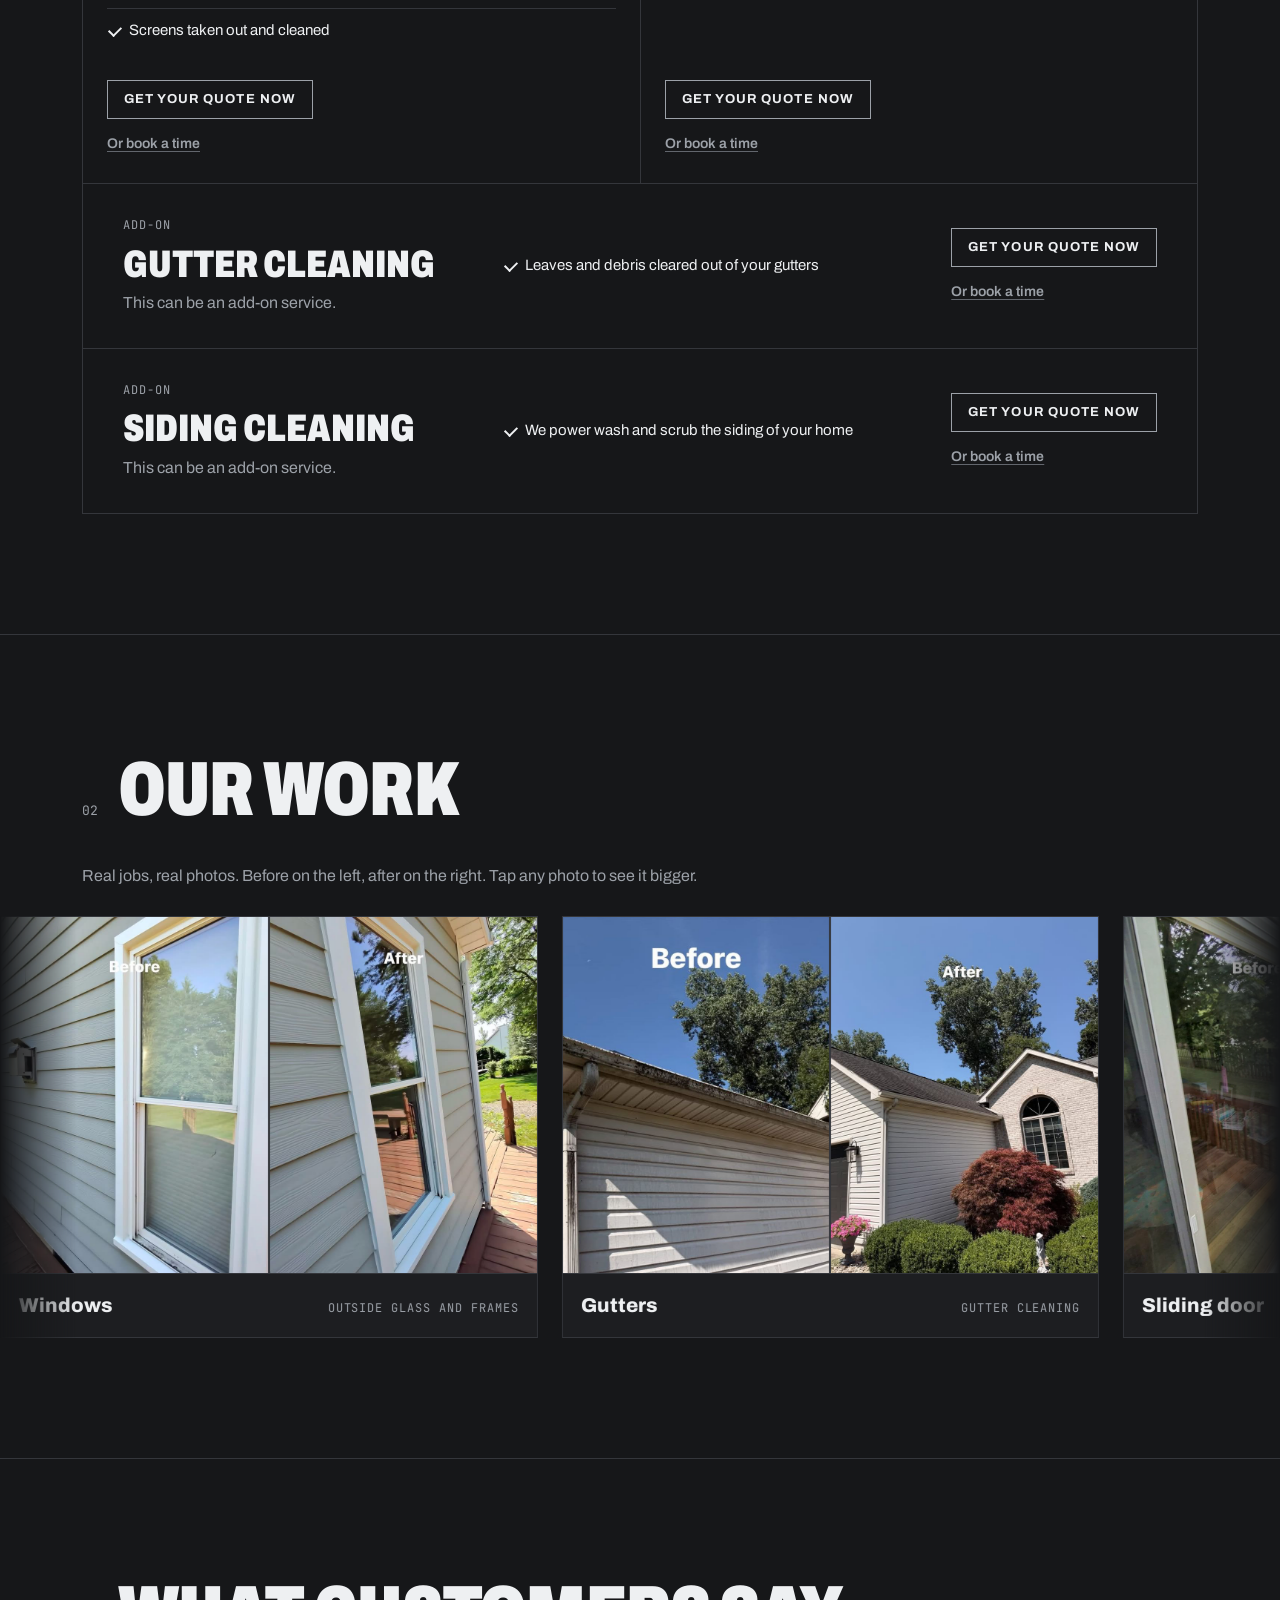
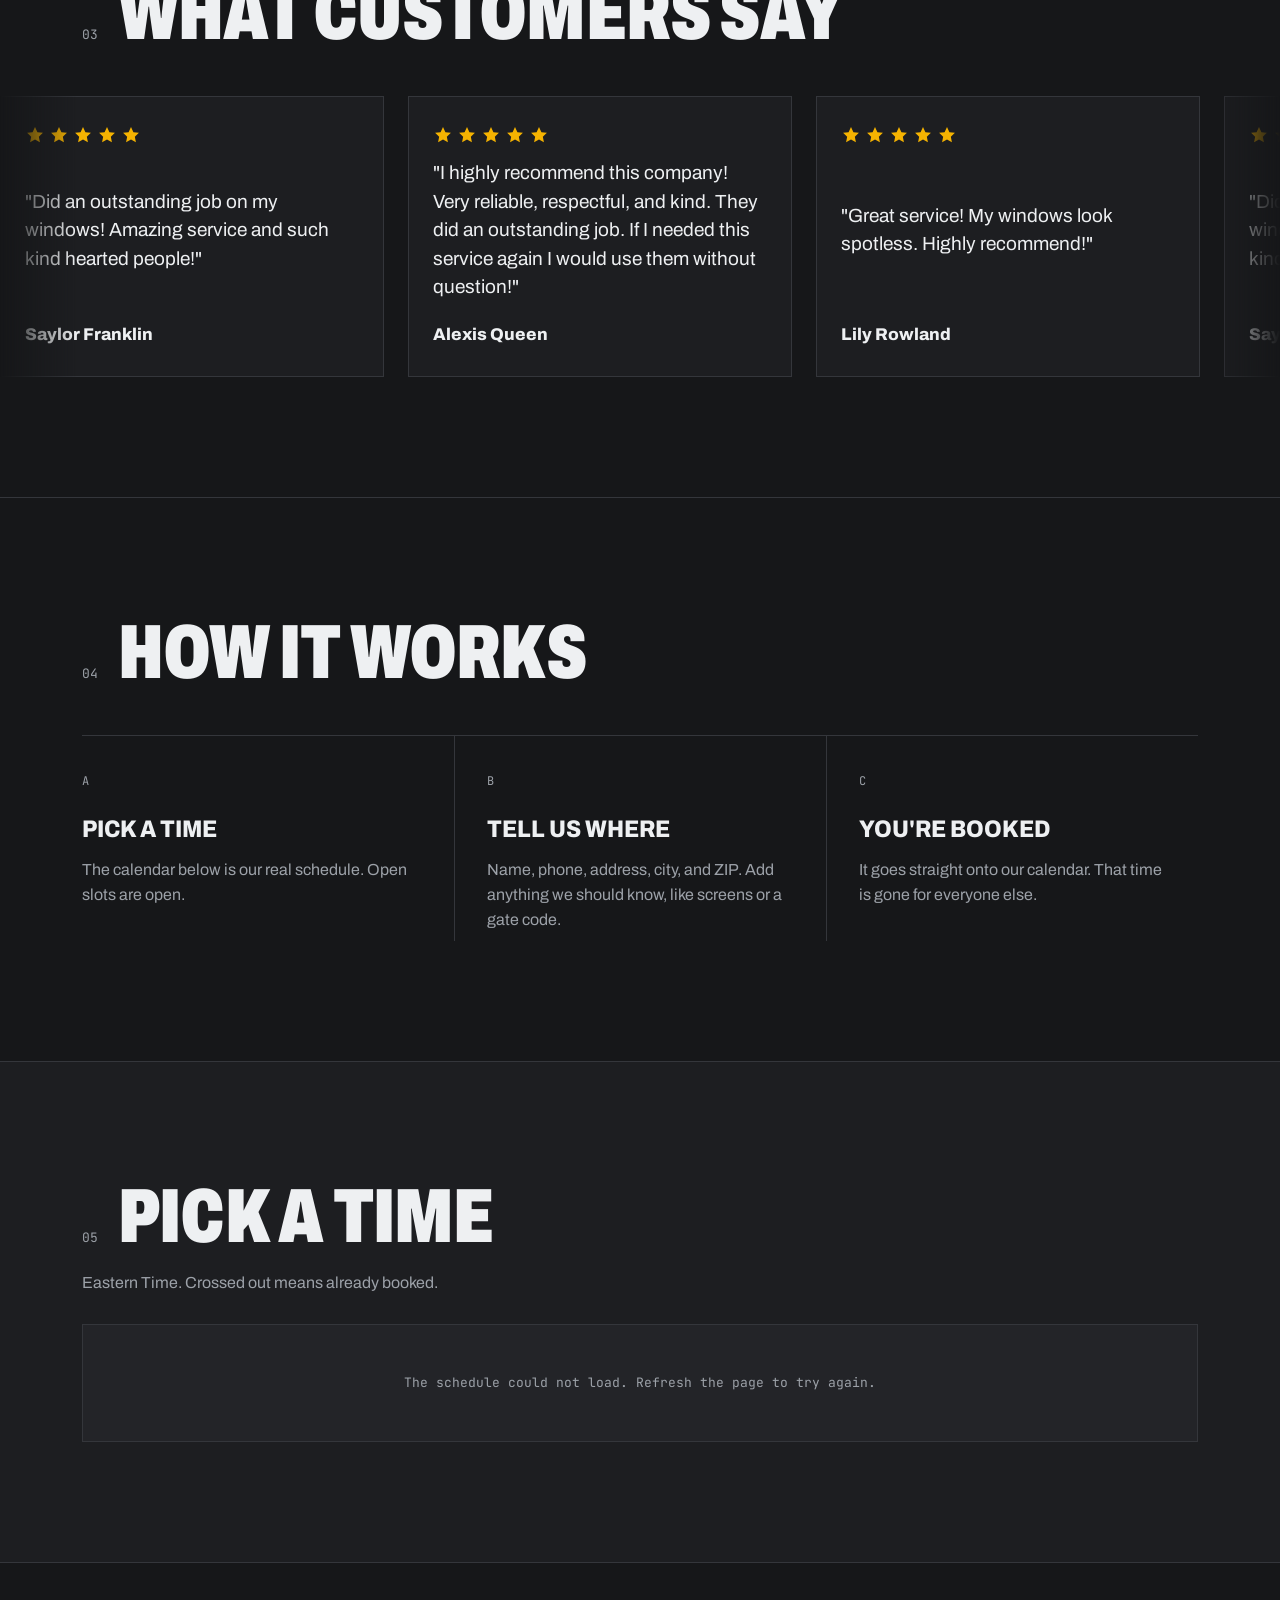
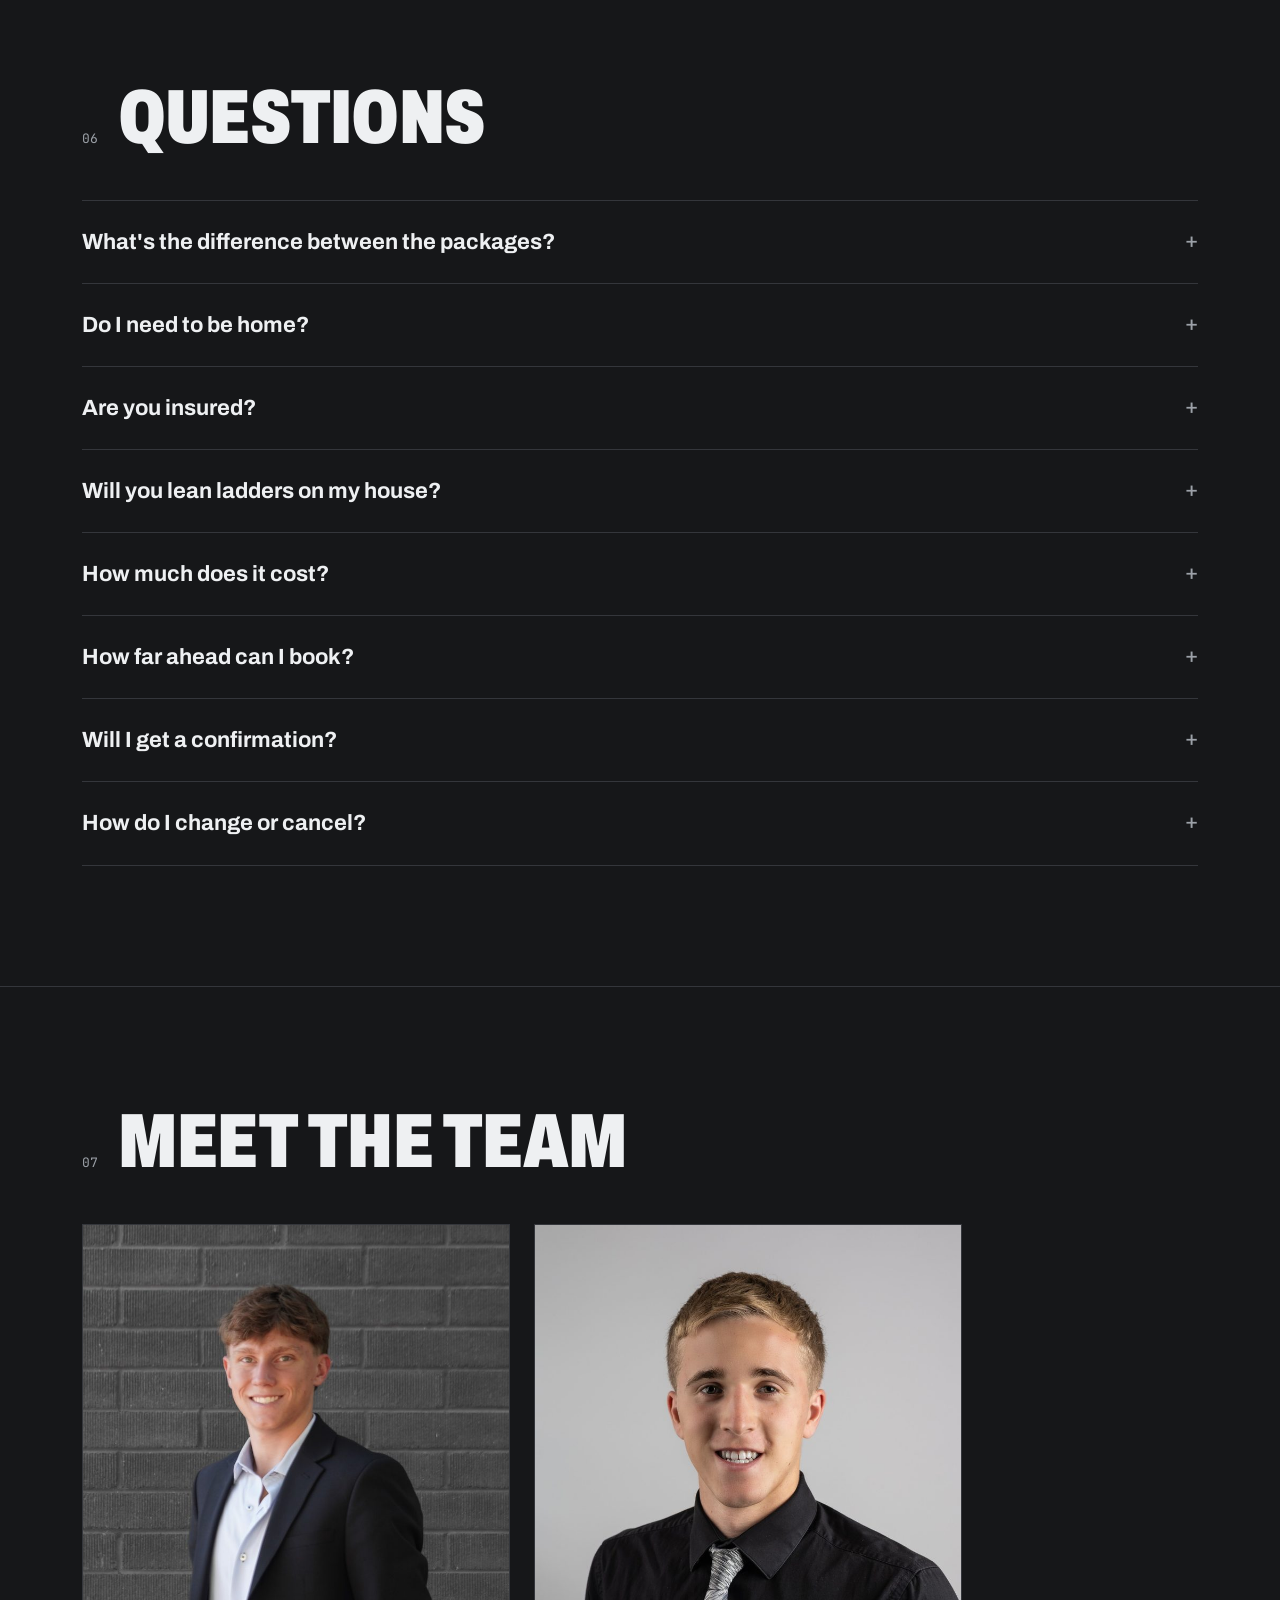
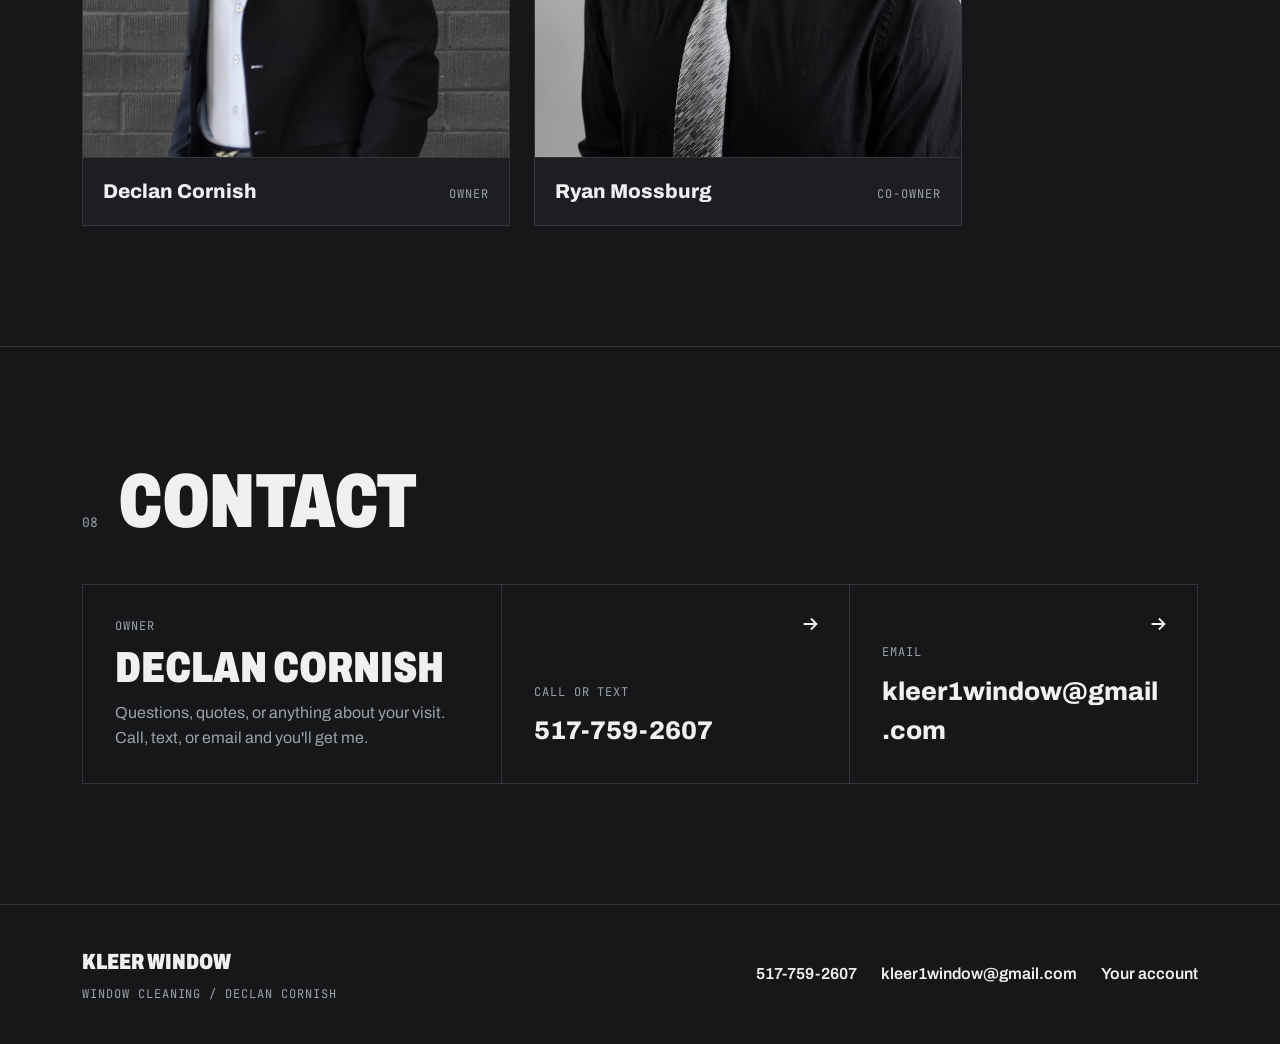
==== commit 7152f6a4: "Add insured and no-leaning trust line plus FAQ Co-Authored-By: Claude Opus 5.5 <noreply@anthropic.co" ====
--- a/index.html
+++ b/index.html
@@ -55,7 +55,7 @@
   <link rel="preconnect" href="https://fonts.gstatic.com" crossorigin>
   <link href="https://fonts.googleapis.com/css2?family=Archivo:wdth,wght@62..125,400..900&family=JetBrains+Mono:wght@400;600&display=swap" rel="stylesheet">
   <link rel="preload" as="image" href="assets/media/hero-poster.jpg">
-  <link rel="stylesheet" href="assets/styles.css?v=20261112a">
+  <link rel="stylesheet" href="assets/styles.css?v=20261112b">
 </head>
 <body>
   <header class="nav" id="nav">
@@ -108,6 +108,10 @@
           </div>
         </div>
         <p class="hero-contact">Rather talk? Call or text Declan at <a href="tel:+15177592607">517-759-2607</a></p>
+        <ul class="hero-trust">
+          <li><svg viewBox="0 0 24 24" aria-hidden="true"><path d="M12 3l7 3v5c0 4.5-3 8.3-7 10-4-1.7-7-5.5-7-10V6z"/><path d="M8.5 12l2.5 2.5 4.5-5"/></svg>We're insured</li>
+          <li><svg viewBox="0 0 24 24" aria-hidden="true"><path d="M3 11l9-7 9 7"/><path d="M5 10v10h14V10"/><path d="M9 20v-6h6v6"/></svg>We never lean anything against your house</li>
+        </ul>
       </div>
       <a class="scroll-cue" href="#services" aria-label="Scroll down"><span></span></a>
       <button class="video-toggle" id="video-toggle" type="button" aria-pressed="false" aria-label="Pause background video" hidden>
@@ -509,6 +513,14 @@
           <details>
             <summary>Do I need to be home?</summary>
             <p>Yes. Someone needs to be home for every visit, whichever package you pick.</p>
+          </details>
+          <details>
+            <summary>Are you insured?</summary>
+            <p>Yes. Kleer Window is insured.</p>
+          </details>
+          <details>
+            <summary>Will you lean ladders on my house?</summary>
+            <p>No. We never lean ladders or anything else against your house.</p>
           </details>
           <details>
             <summary>How much does it cost?</summary>
@@ -642,11 +654,11 @@
     </div>
   </footer>
 
-  <script src="assets/nav.js?v=20261112a"></script>
-  <script src="assets/config.js?v=20261112a"></script>
-  <script src="assets/hero.js?v=20261112a"></script>
-  <script src="assets/app.js?v=20261112a"></script>
-  <script src="assets/quote.js?v=20261112a"></script>
-  <script src="assets/work.js?v=20261112a"></script>
+  <script src="assets/nav.js?v=20261112b"></script>
+  <script src="assets/config.js?v=20261112b"></script>
+  <script src="assets/hero.js?v=20261112b"></script>
+  <script src="assets/app.js?v=20261112b"></script>
+  <script src="assets/quote.js?v=20261112b"></script>
+  <script src="assets/work.js?v=20261112b"></script>
 </body>
 </html>
--- a/assets/styles.css
+++ b/assets/styles.css
@@ -467,3 +467,8 @@
   .work-view { padding: 76px 16px 24px; }
   .work-view-pair { grid-template-columns: 1fr; max-width: 520px; gap: 12px; }
 }
+
+/* Hero trust line */
+.hero-trust { list-style: none; margin: 14px 0 0; padding: 0; display: flex; flex-wrap: wrap; gap: 10px 24px; font-size: 17px; font-weight: 600; }
+.hero-trust li { display: inline-flex; align-items: center; gap: 8px; }
+.hero-trust svg { width: 22px; height: 22px; flex: 0 0 auto; fill: none; stroke: currentColor; stroke-width: 2; stroke-linecap: round; stroke-linejoin: round; }
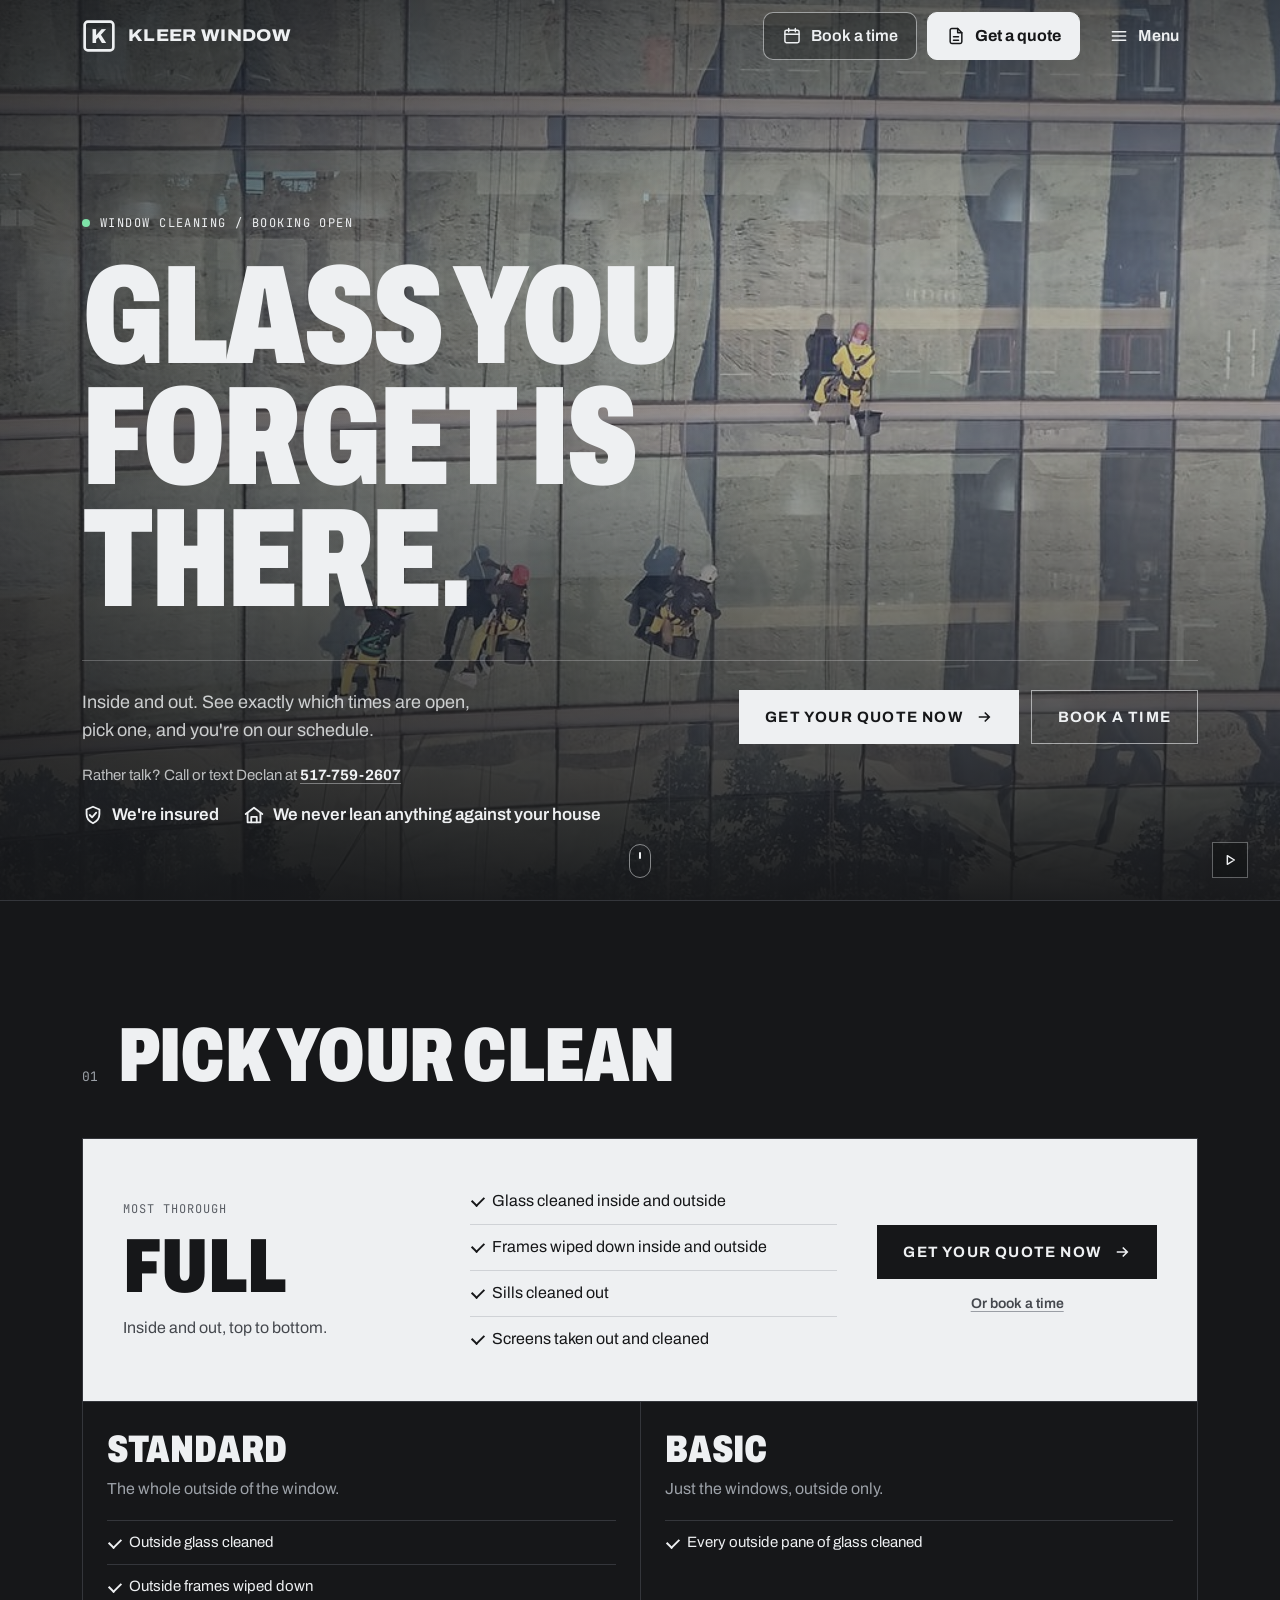
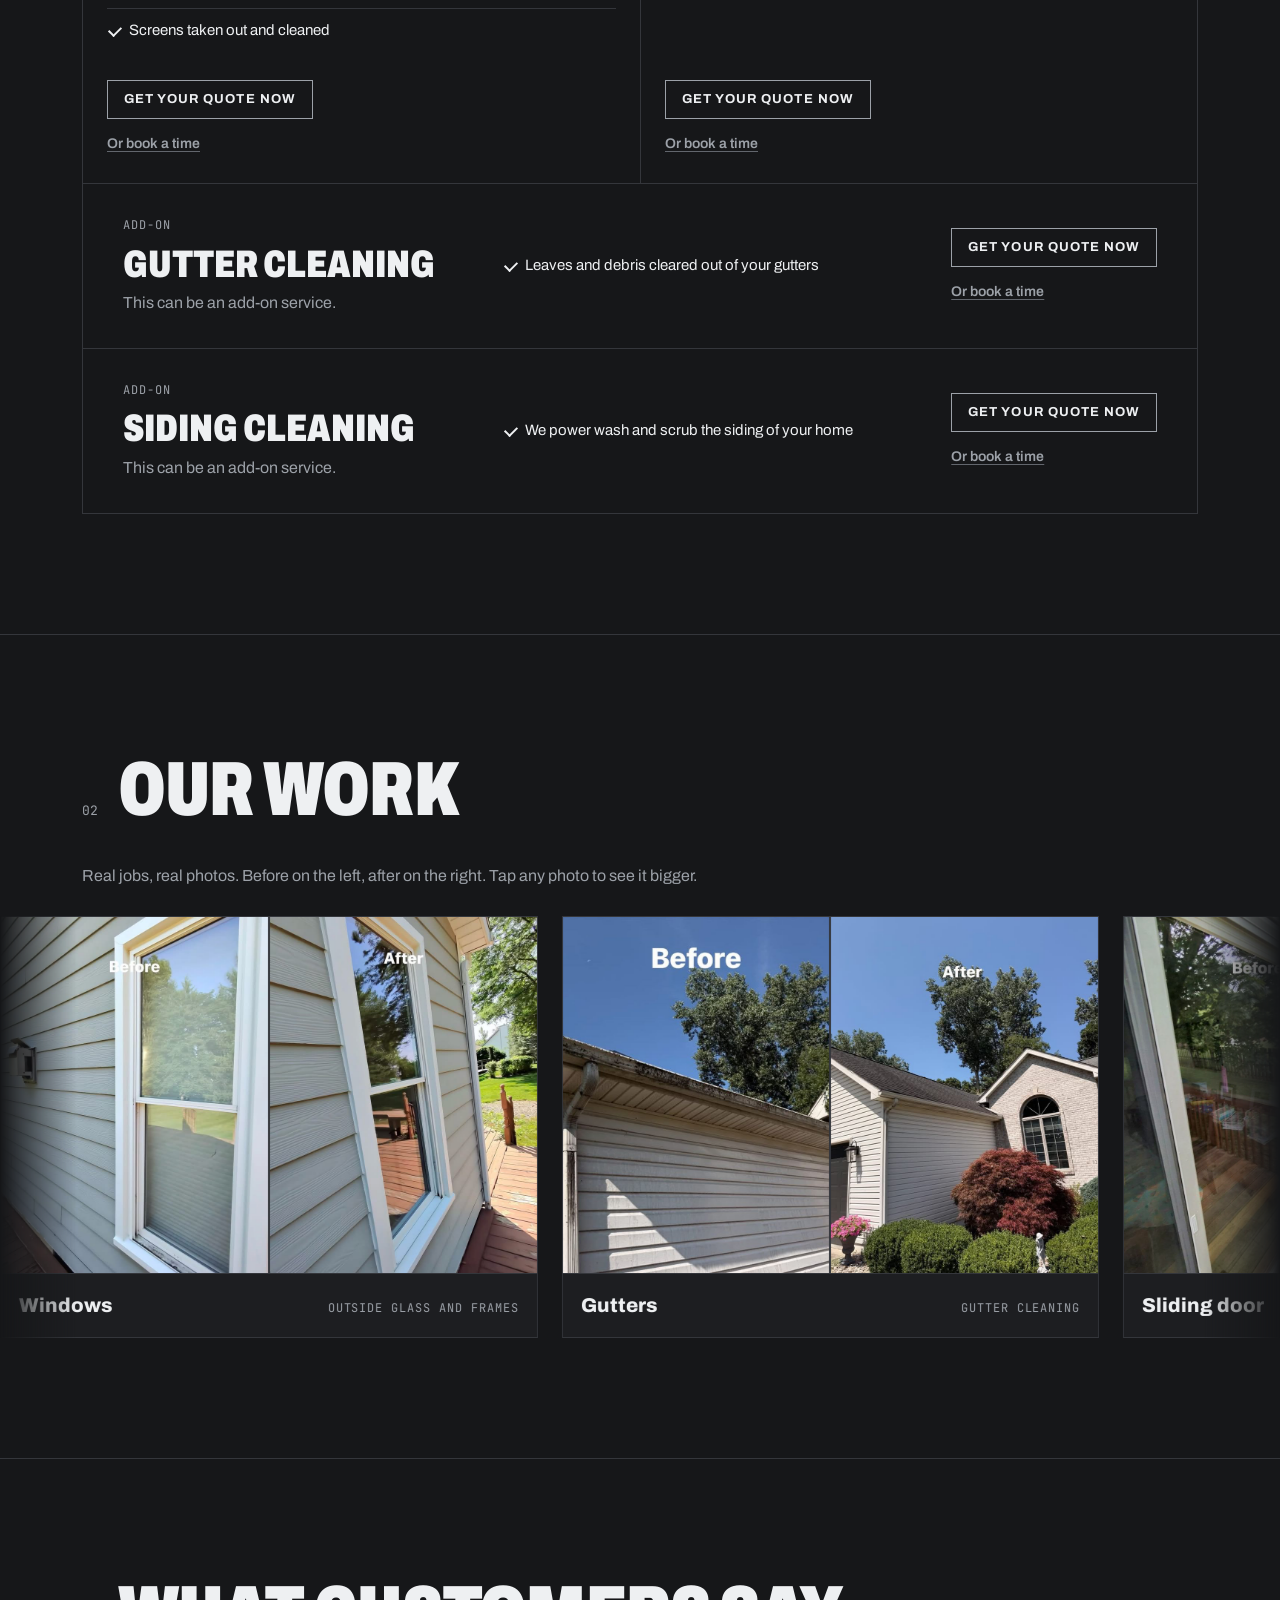
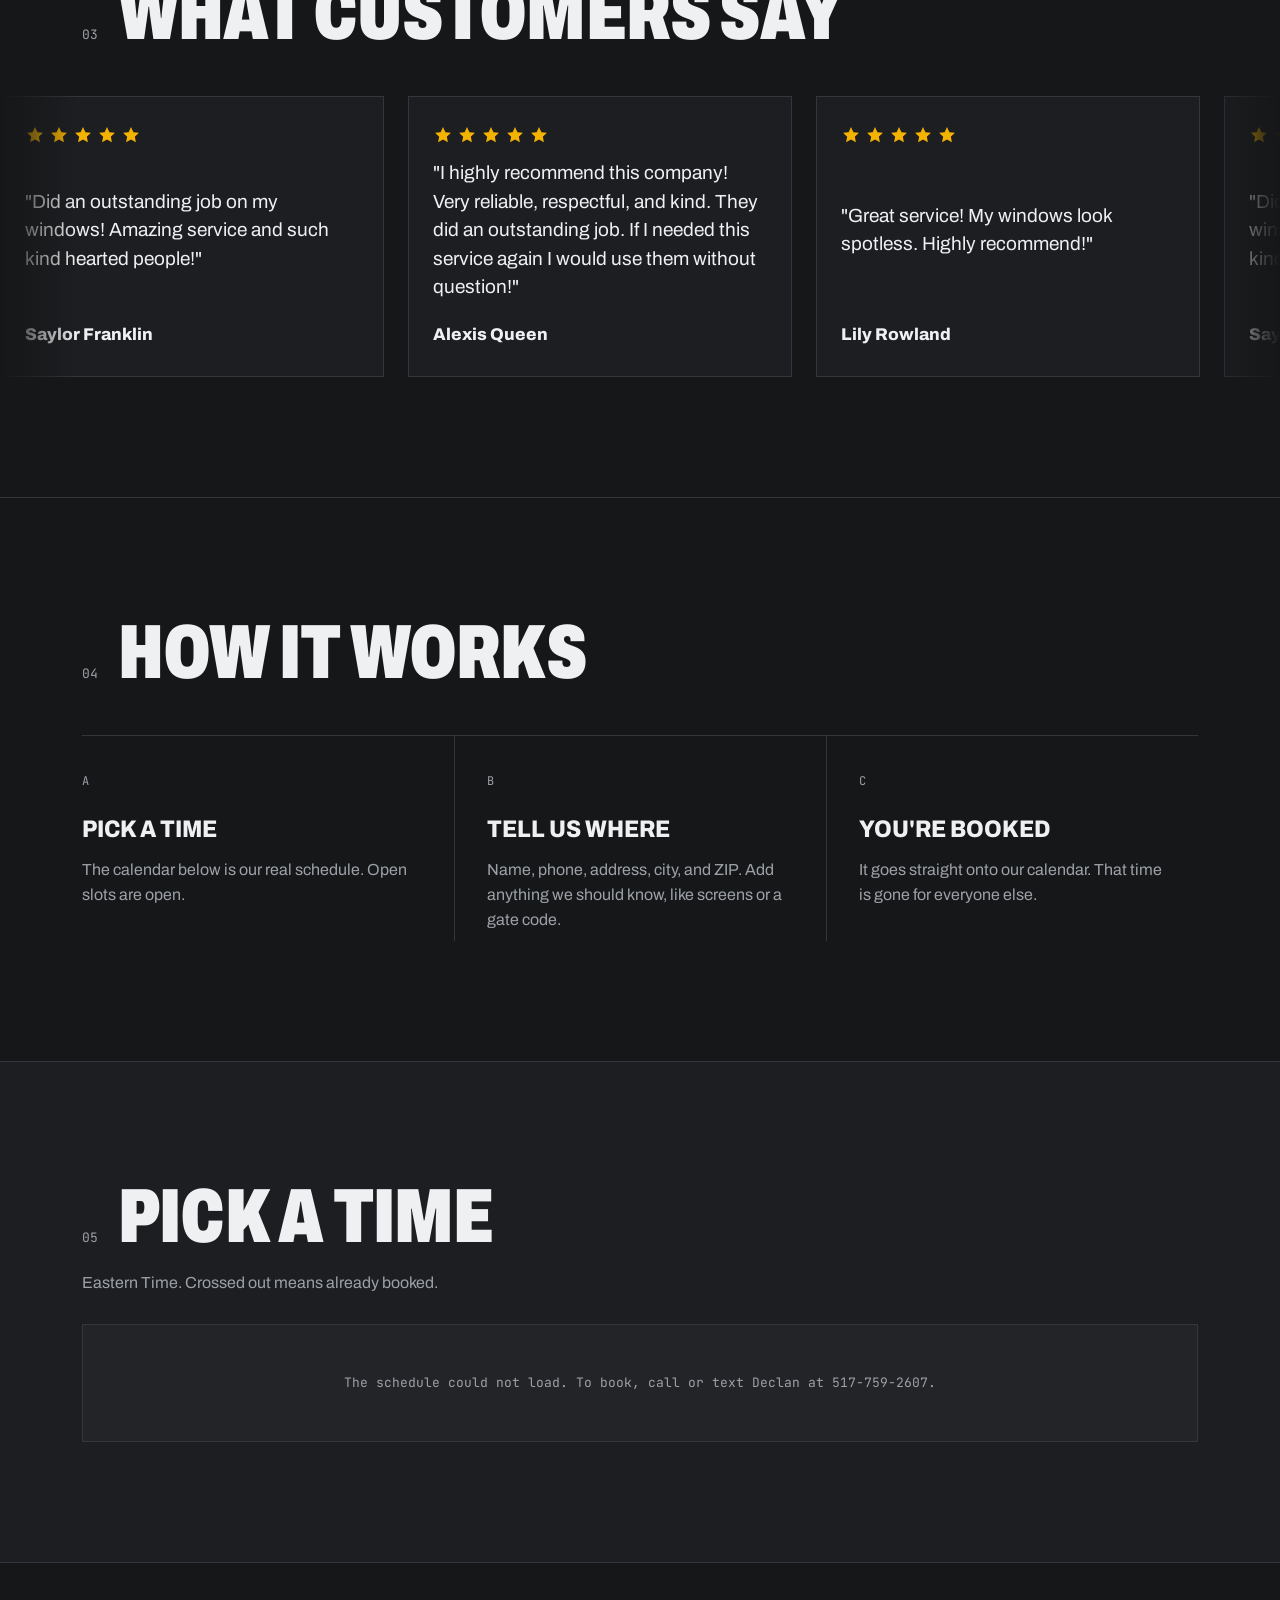
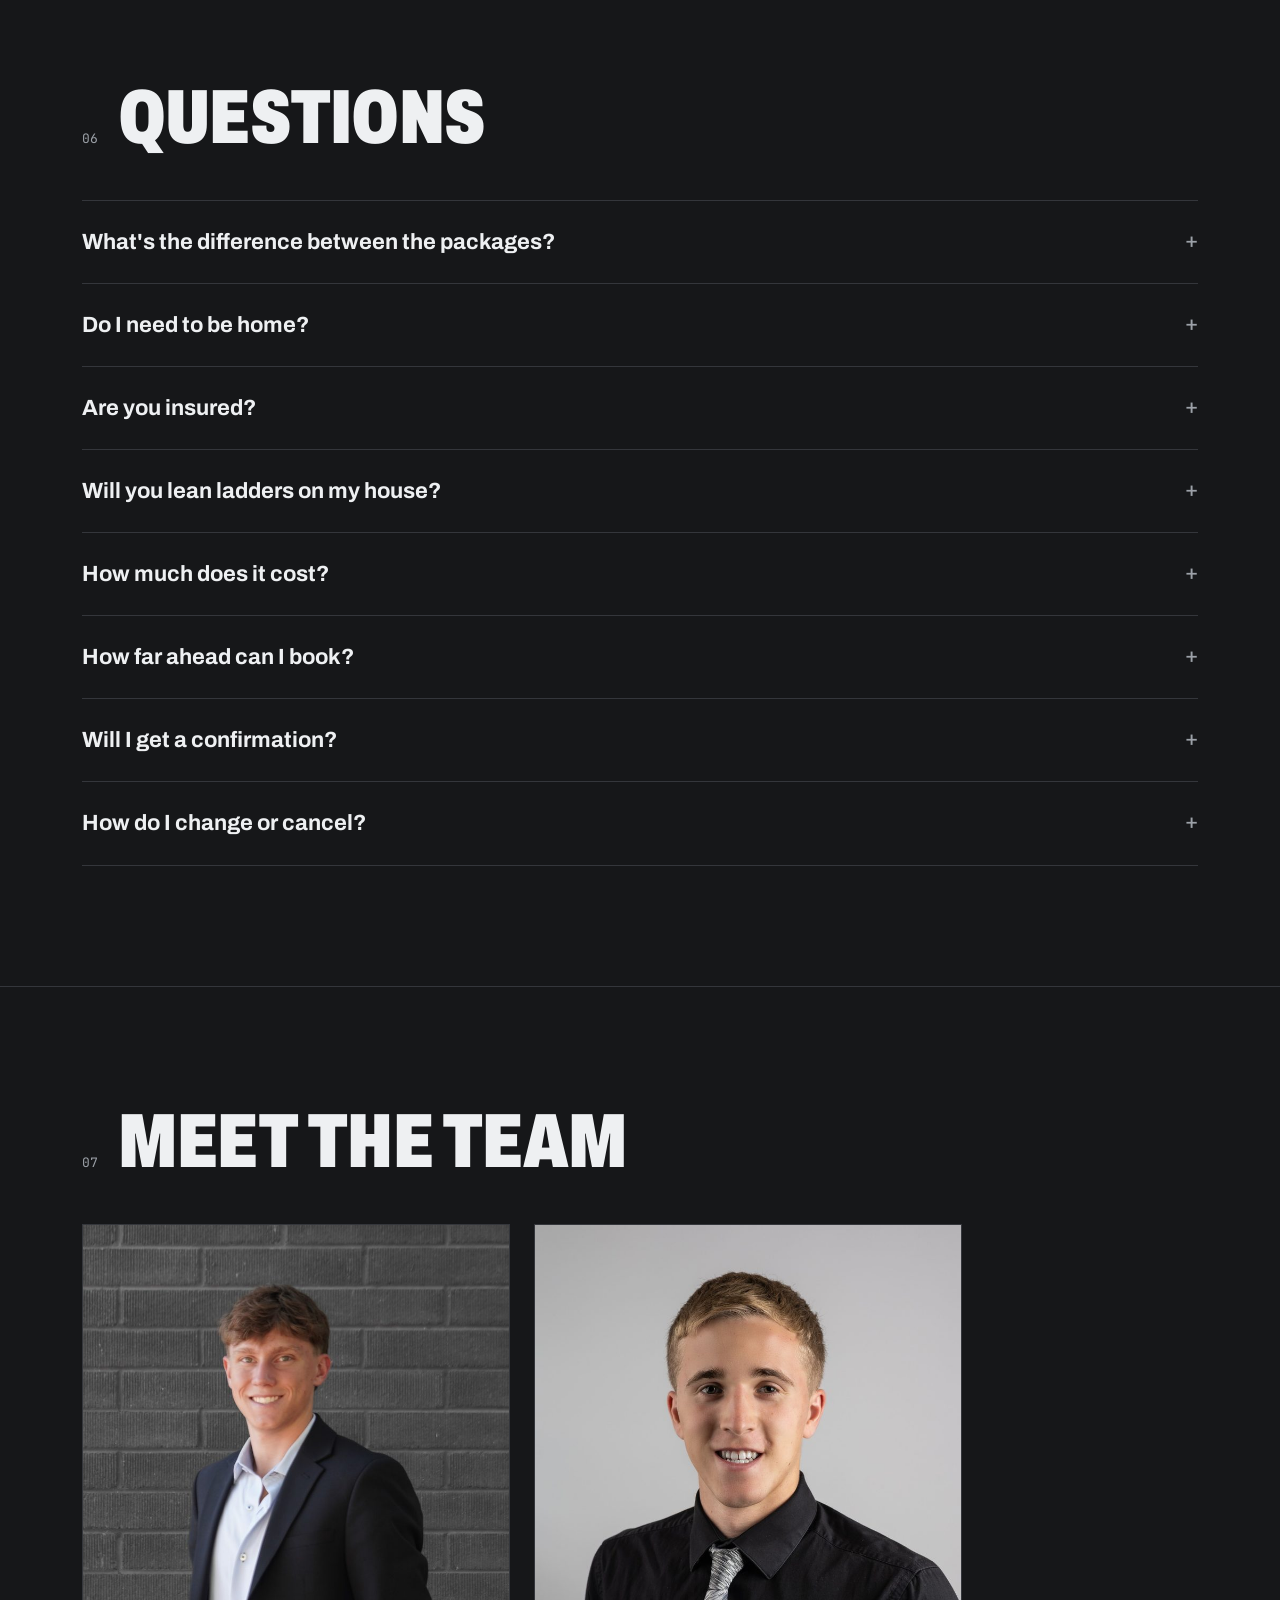
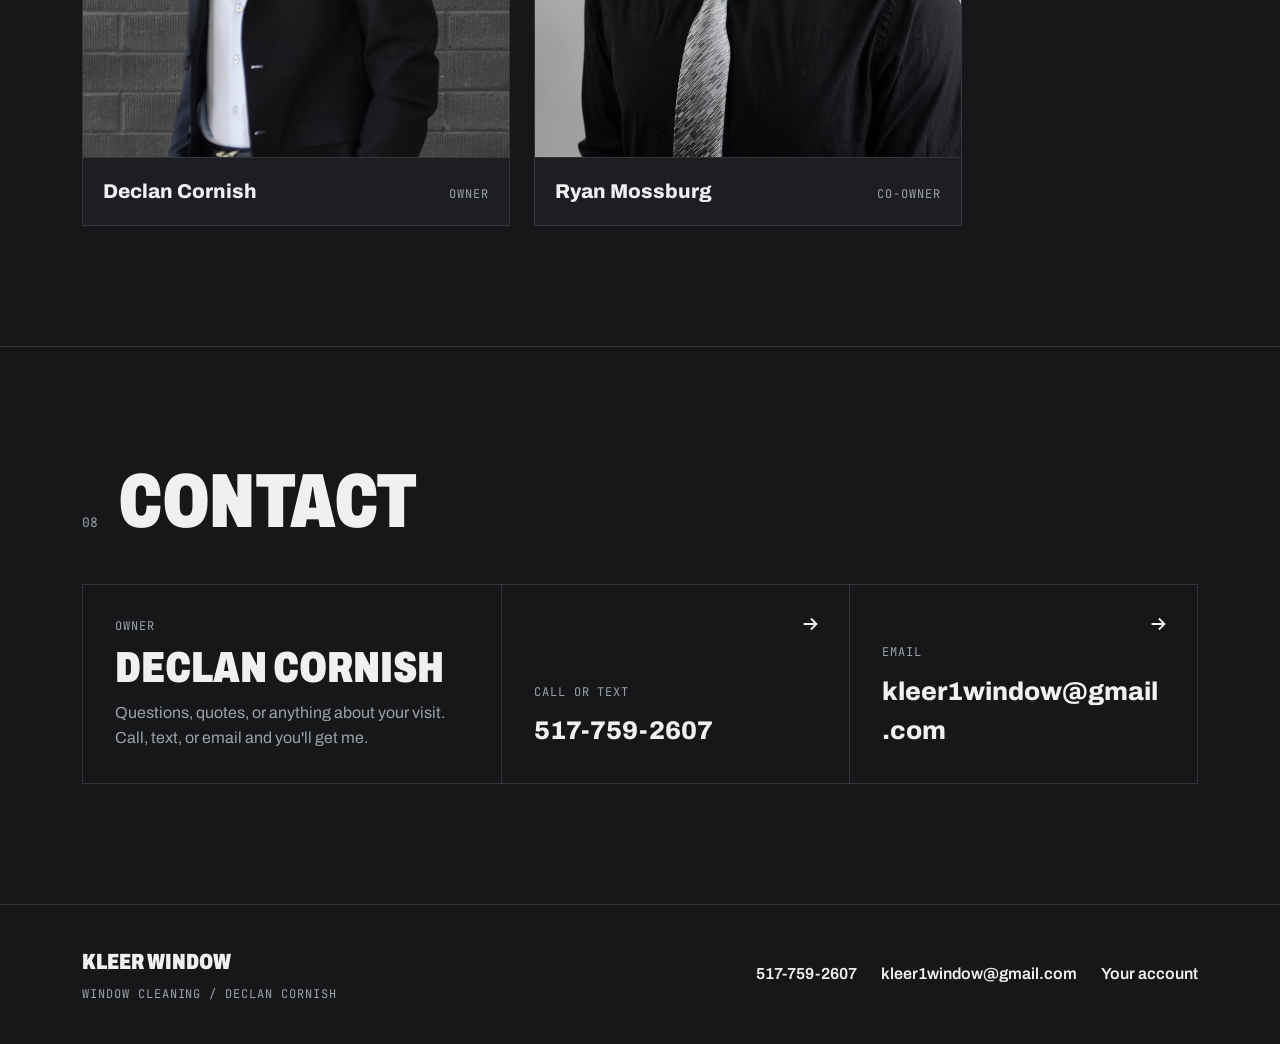
==== commit 79b0b45b: "Restore online booking: new Apps Script URL and phone fallback Co-Authored-By: Claude Opus 5.5 <nore" ====
--- a/index.html
+++ b/index.html
@@ -55,7 +55,7 @@
   <link rel="preconnect" href="https://fonts.gstatic.com" crossorigin>
   <link href="https://fonts.googleapis.com/css2?family=Archivo:wdth,wght@62..125,400..900&family=JetBrains+Mono:wght@400;600&display=swap" rel="stylesheet">
   <link rel="preload" as="image" href="assets/media/hero-poster.jpg">
-  <link rel="stylesheet" href="assets/styles.css?v=20261112b">
+  <link rel="stylesheet" href="assets/styles.css?v=20261119a">
 </head>
 <body>
   <header class="nav" id="nav">
@@ -654,11 +654,11 @@
     </div>
   </footer>
 
-  <script src="assets/nav.js?v=20261112b"></script>
-  <script src="assets/config.js?v=20261112b"></script>
-  <script src="assets/hero.js?v=20261112b"></script>
-  <script src="assets/app.js?v=20261112b"></script>
-  <script src="assets/quote.js?v=20261112b"></script>
-  <script src="assets/work.js?v=20261112b"></script>
+  <script src="assets/nav.js?v=20261119a"></script>
+  <script src="assets/config.js?v=20261119a"></script>
+  <script src="assets/hero.js?v=20261119a"></script>
+  <script src="assets/app.js?v=20261119a"></script>
+  <script src="assets/quote.js?v=20261119a"></script>
+  <script src="assets/work.js?v=20261119a"></script>
 </body>
 </html>
